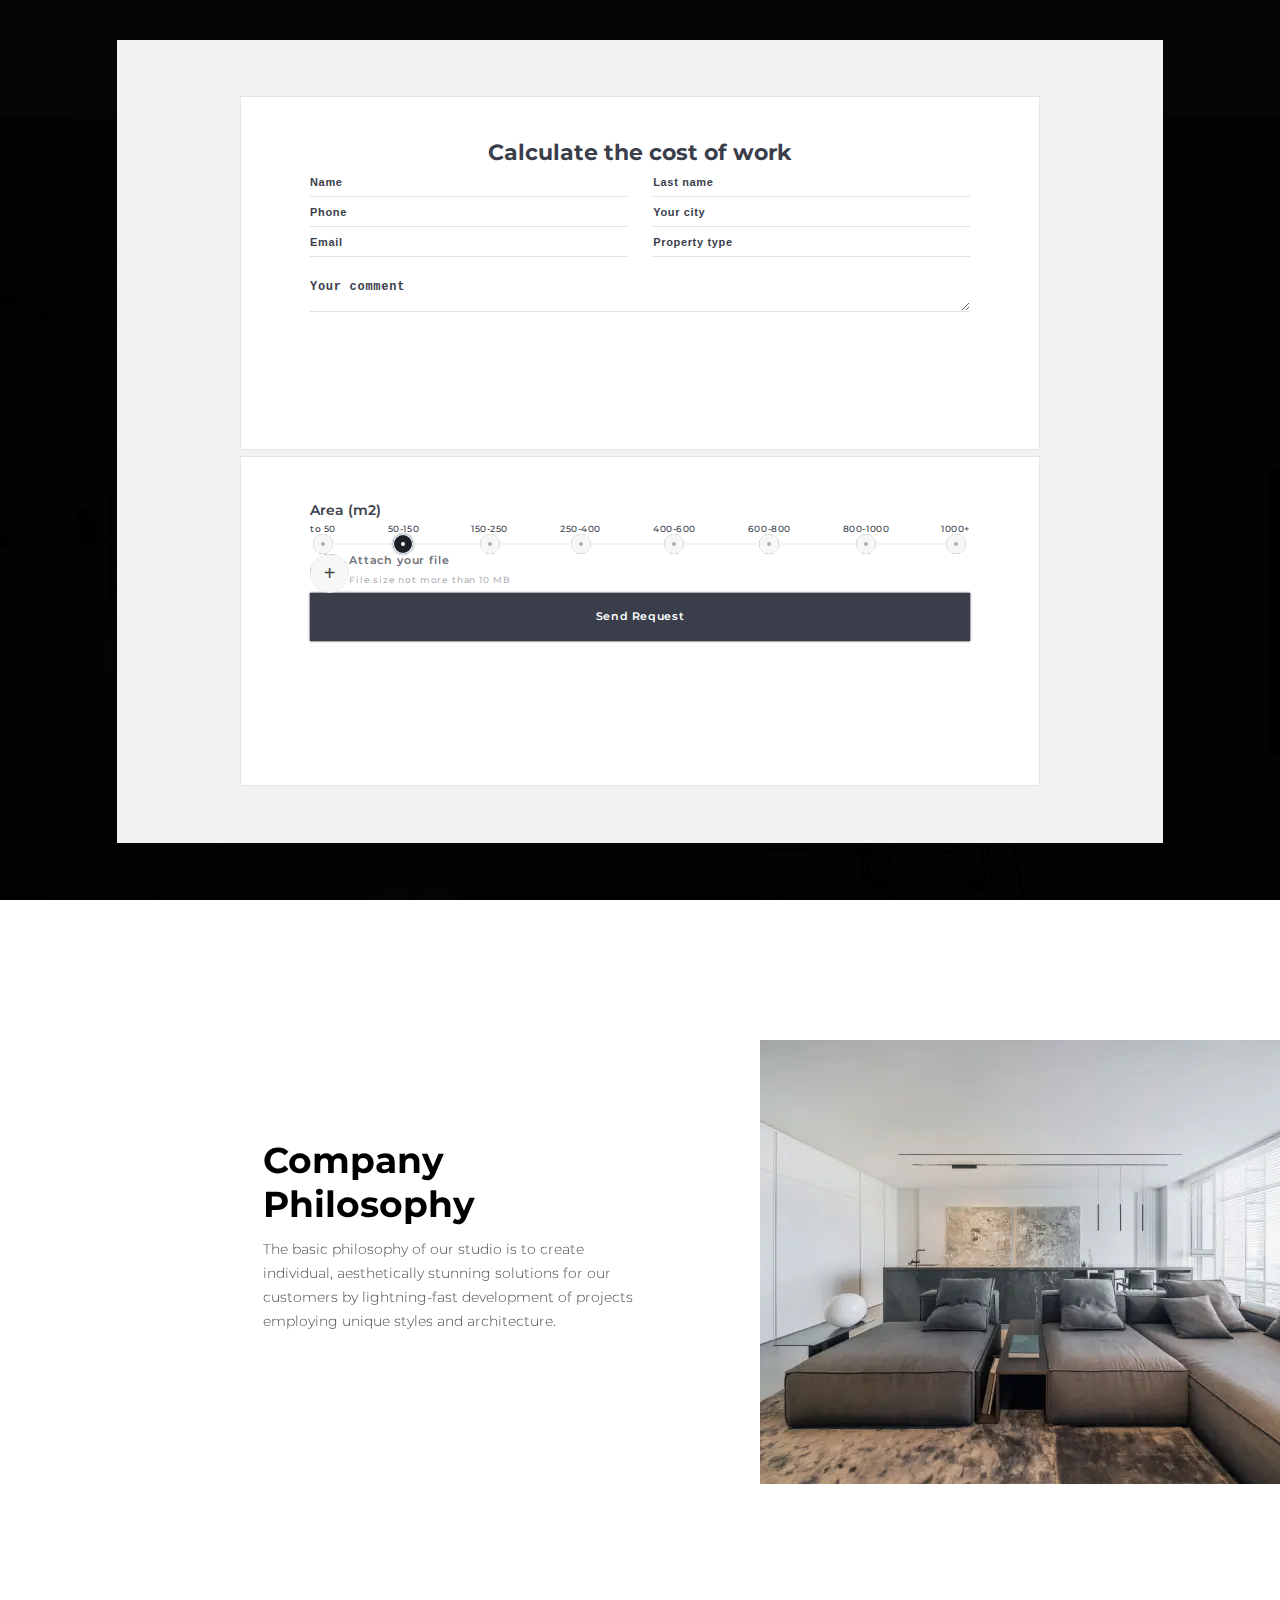
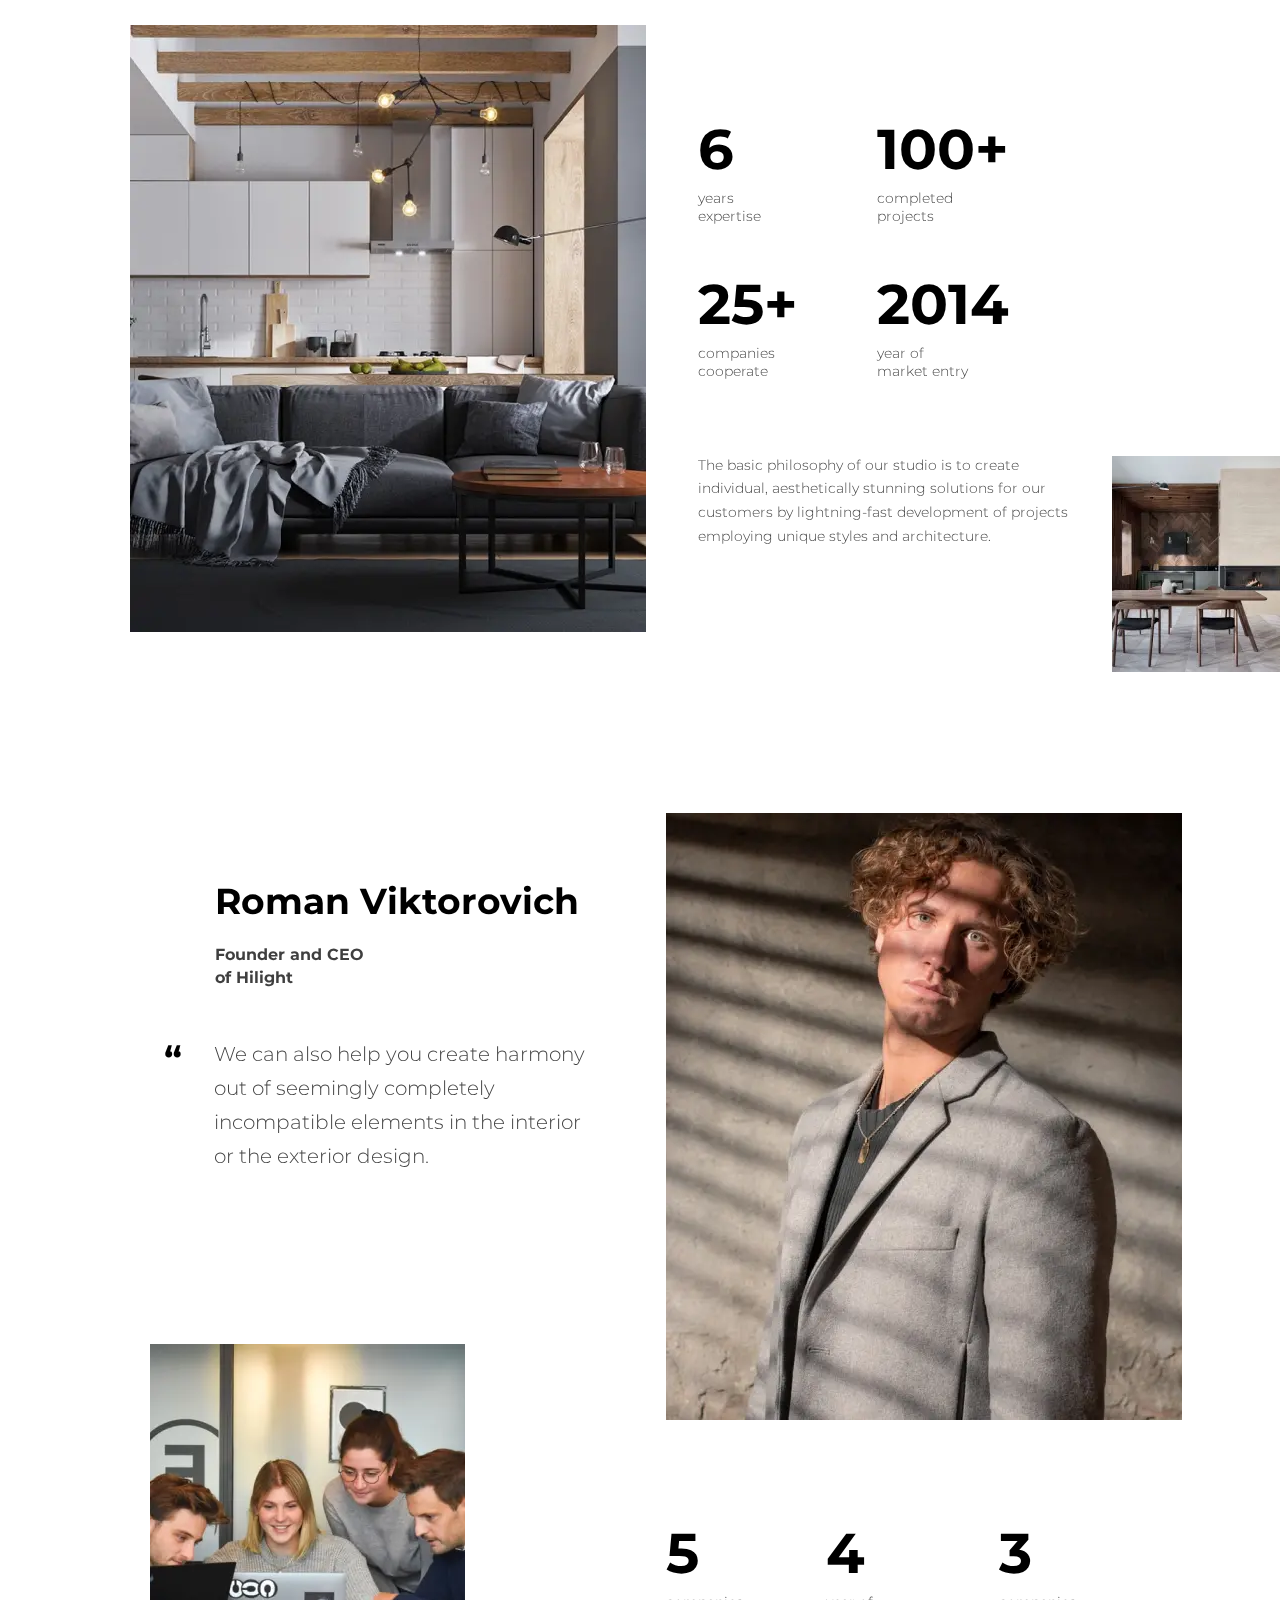
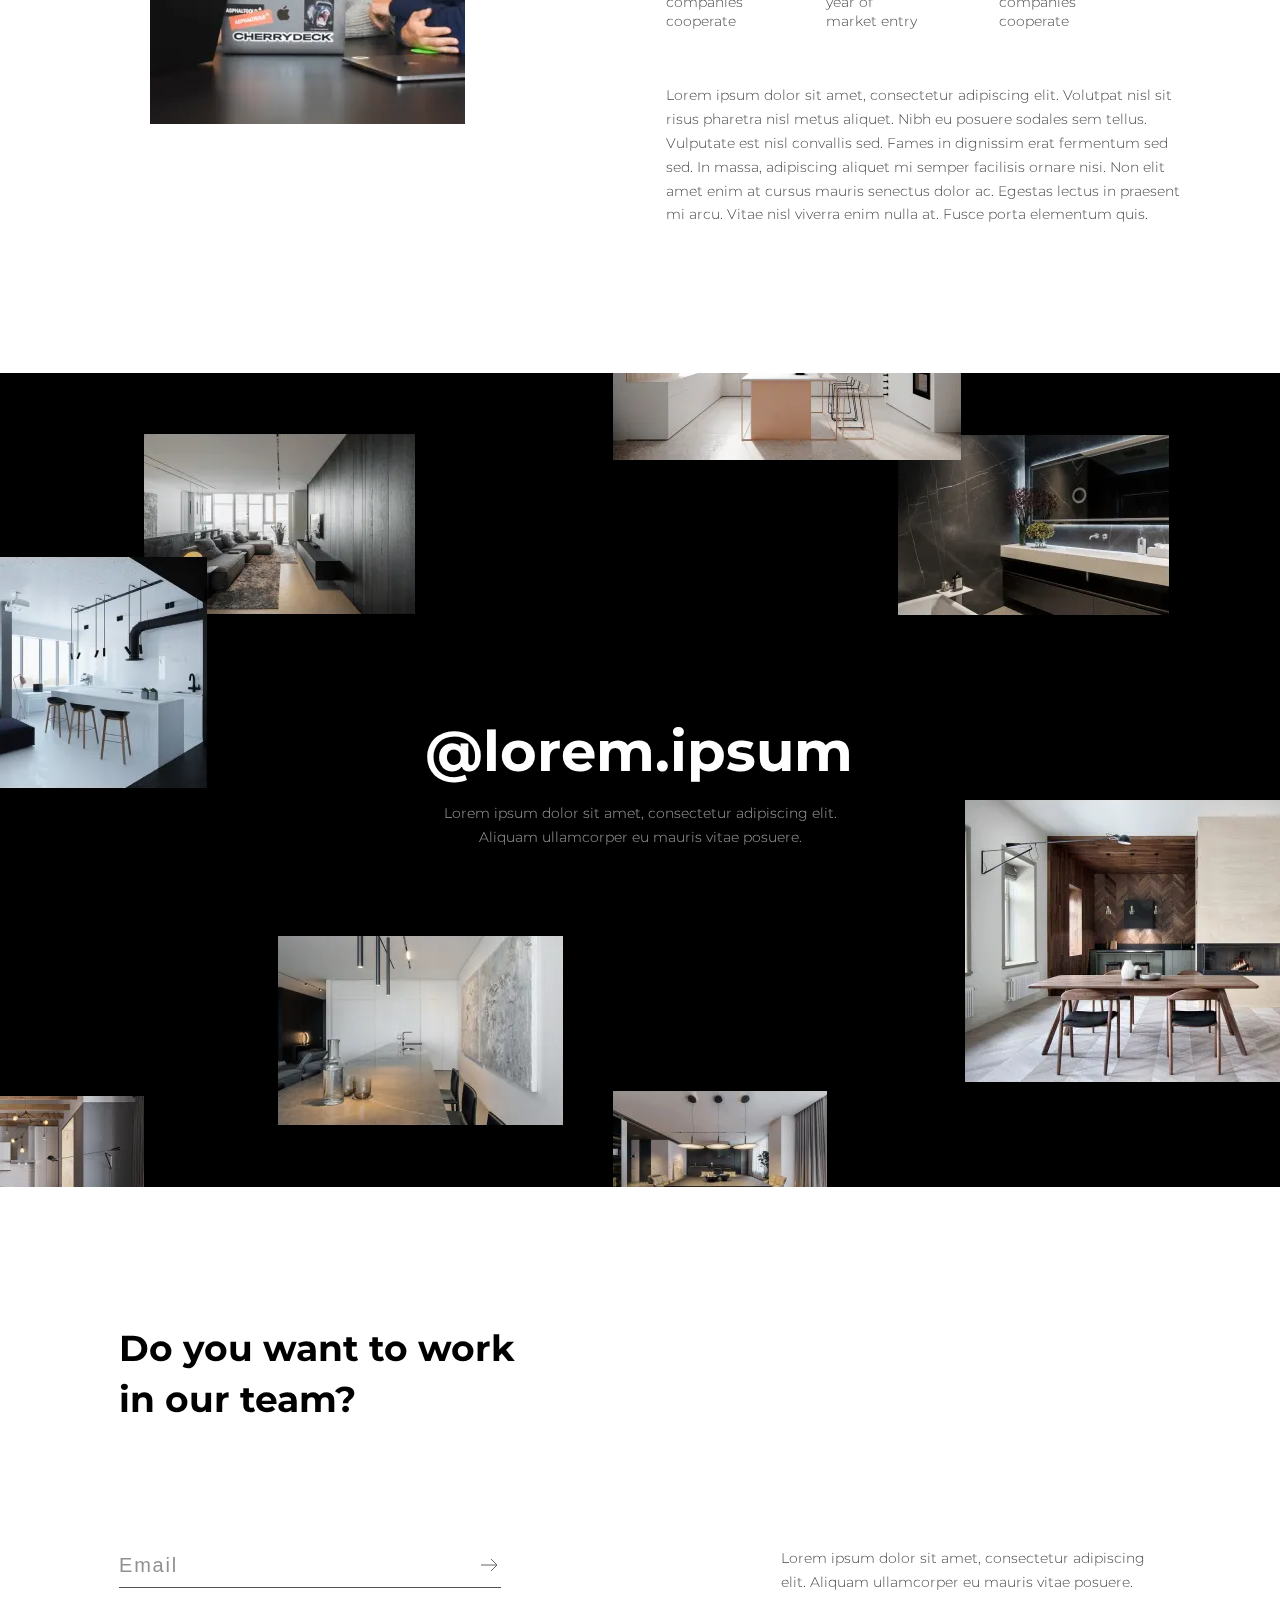
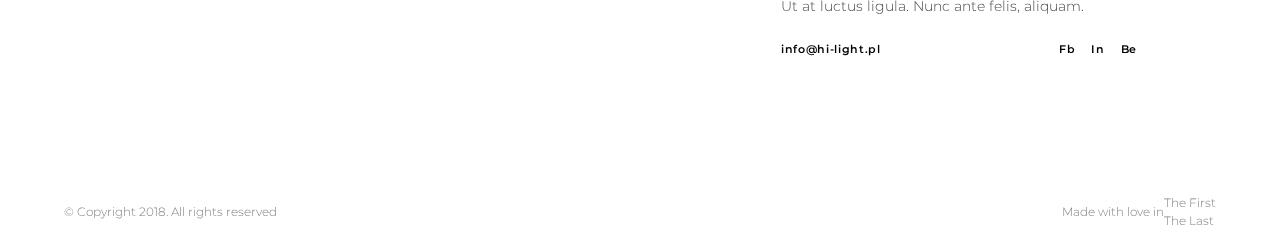
==== about.html @ 7e593edf "pop-up comment area" ====
<!DOCTYPE html><html><head>    <meta charset="UTF-8">    <meta name="viewport" content="width = device - width, initial-scale = 1.0">    <meta name="description"        content="We can also help you create harmony out of seemingly completely incompatible elements in the interior or the exterior design. Do you want to combine classics and abstract art? Modern and retro? Love everything associated with the 1940's? No problem!">    <link rel="stylesheet" type="text/css" href="css/style.min.css">    <link rel="stylesheet" type="text/css" href="css/about-page.min.css">    <title>Interior Studio</title></head><body>    <header class="header">    <div class="header__logo">        <span><a href="index.html">LOGO</a></span>    </div>    <button class="header__burger">        <span></span><span>Menu</span>    </button>    <div class="burger-menu">        <ul class="menu-burger">            <li class="menu-burger__item">                <a href="index.html">Home</a>            </li>            <li class="menu-burger__item">                <a href="projects.html">Projects</a>            </li>            <li class="menu-burger__item">                <a href="about.html">About us</a>            </li>            <li class="menu-burger__item">                <a href="news.html">Blog</a>            </li>            <li class="menu-burger__item">                <a href="contacts.html">Contacts</a>            </li>        </ul>        <div class="burger-menu__footer">            <span><span>Fb</span><span>In</span><span>Be</span></span>            <input type="checkbox" id="ct-list">            <label for="ct-list" class="city-list">                <picture><source srcset="img/svg/location.svg" type="image/webp"><img src="img/svg/location.svg" alt="loc"></picture>                <span class="city-list__enter">Berlin</span>                <picture><source srcset="img/svg/vector-bottom.svg" type="image/webp"><img class="city-list__arrow" src="img/svg/vector-bottom.svg" alt="vector"></picture>                <div class="city-list__items">                    <p>                        <input type="radio" name="city" checked="true" id="city-list__item_1" value="Berlin">                        <label for="city-list__item_1">Berlin</label>                    </p>                    <p>                        <input type="radio" name="city" id="city-list__item_2" value="London">                        <label for="city-list__item_2">London</label>                    </p>                    <p>                        <input type="radio" name="city" id="city-list__item_3" value="Kyiv">                        <label for="city-list__item_3">Kyiv</label>                    </p>                    <p>                        <input type="radio" name="city" id="city-list__item_4" value="Paris">                        <label for="city-list__item_4">Paris</label>                    </p>                </div>            </label>            <div class="bg-slider__footer_contacts"><a href="tel:+380983527547">+380935705222</a>                <span><a href="mail:info@hi-light.pl">info@hi-light.pl</a></span>            </div>        </div>    </div>    <div class="header__menu">        <ul class="menu">            <li class="menu__item">                <a href="projects.html" class="menu__link">Projects</a>            </li>            <li class="menu__item">                <a href="about.html" class="menu__link">About us</a>            </li>            <li class="menu__item">                <a href="news.html" class="menu__link">Blog</a>            </li>            <li class="menu__item">                <a href="contacts.html" class="menu__link">Contacts</a>            </li>        </ul>    </div>    <div class="header__end">        <button class="language">En</button>        <button class="button opacity-button">Send Request</button>    </div>    <div class="pop-up wrapper_">        <button class="pop-up__close"></button>        <div class="pop-up__container wrapper_">            <form class="pop-up__data" id="pop-up-form" action="" type="post">                <div class="pop-up__data_info">                    <h4>Calculate the cost of work</h4>                    <div>                        <input id="name" type="text" name="name" placeholder="Name" required="required">                        <input id="last-name" type="text" name="last-name" placeholder="Last name" required="required">                        <input id="phone" type="text" name="phone" placeholder="Phone" required="required">                        <input id="your-city" type="text" name="your-city" placeholder="Your city" required="required">                        <input id="email" type="text" name="email" placeholder="Email" required="required">                        <input type="checkbox" id="pop-up-list">                        <label for="pop-up-list" class="pop-up-list">                            <input class="pop-up-list__enter" id="list" name="list" placeholder="Property type"                                required="required">                            <picture><source srcset="img/svg/vector-bottom.svg" type="image/webp"><img class="pop-up-list__arrow" src="img/svg/vector-bottom.svg" alt="vector"></picture>                            <div class="pop-up-list__items">                                <p>                                    <input type="radio" name="property" id="pop-up__item_1" value="House">                                    <label for="pop-up__item_1">House</label>                                </p>                                <p>                                    <input type="radio" name="property" id="pop-up__item_2" value="Apartments">                                    <label for="pop-up__item_2">Apartments</label>                                </p>                                <p>                                    <input type="radio" name="property" id="pop-up__item_3" value="Commerce">                                    <label for="pop-up__item_3">Commerce</label>                                </p>                                <p>                                    <input type="radio" name="property" id="pop-up__item_4" value="Architecture">                                    <label for="pop-up__item_4">Architecture</label>                                </p>                            </div>                        </label>                        <textarea id="comment" type="text" name="comment" placeholder="Your comment"></textarea>                    </div>                </div>                <div class="pop-up__data_send">                    <label for="range">Area (m2)</label>                    <div id="range">                        <span><label for="aera1">to 50</label><input type="radio" name="area"                                id="aera1"><span></span></span>                        <span><label for="aera1">50-150</label><input type="radio" name="area" id="aera2"                                checked="true"><span></span></span>                        <span><label for="aera1">150-250</label><input type="radio" name="area"                                id="aera3"><span></span></span>                        <span><label for="aera1">250-400</label><input type="radio" name="area"                                id="aera4"><span></span></span>                        <span><label for="aera1">400-600</label><input type="radio" name="area"                                id="aera5"><span></span></span>                        <span><label for="aera1">600-800</label><input type="radio" name="area"                                id="aera6"><span></span></span>                        <span><label for="aera1">800-1000</label><input type="radio" name="area"                                id="aera7"><span></span></span>                        <span><label for="aera1">1000+</label><input type="radio" name="area"                                id="aera8"><span></span></span>                    </div>                    <span><input id="file" type="file" name="file">                        <div>                            <p>Attach your file</p>                            <span>File size not more than 10 MB</span>                        </div>                    </span>                    <button class="button button-dark" type="submit" name="submit" id="pop-up__button">Send                        Request</button>                </div>            </form>        </div>    </div></header>    <main class="main">        <section class="about-bg">            <div class="about-bg__title">                <h2>Company<br> Philosophy </h2>                <p>The basic philosophy of our studio is to create individual, aesthetically stunning solutions for our                    customers by lightning-fast development of projects employing unique styles and architecture.</p>            </div>            <div class="about-bg__image"></div>        </section>        <section class="wrapper-no-limits">            <div class="about-slider container-not-left">                <div class="about-slider__text">                    <h2>Company<br> Philosophy </h2>                    <p>The basic philosophy of our studio is to create individual, aesthetically stunning solutions for                        our                        customers by lightning-fast development of projects employing unique styles and architecture.                    </p>                </div>                <div class="about-slider__images swiper">                    <div class="swiper-wrapper">                        <div class="swiper-slide">                            <picture><source srcset="img/about/slide1.webp" type="image/webp"><img src="img/about/slide1.jpg" alt="design 1"></picture>                        </div>                        <div class="swiper-slide">                            <picture><source srcset="img/about/slide2.webp" type="image/webp"><img src="img/about/slide2.jpg" alt="design 2"></picture>                        </div>                    </div>                </div>            </div>        </section>        <section class="wrapper-no-limits">            <div class="about-stats container-not-left">                <picture><source srcset="img/about/1.webp" type="image/webp"><img src="img/about/1.jpg" alt="living room"></picture>                <div class="about-stats__data ab-stats">                    <div class="ab-stats__items">                        <div>                            <h1>6</h1>                            <p>years<br> expertise</p>                        </div>                        <div>                            <h1>100+</h1>                            <p>completed<br> projects</p>                        </div>                        <div>                            <h1>25+</h1>                            <p>companies<br> cooperate</p>                        </div>                        <div>                            <h1>2014</h1>                            <p>year of<br> market entry</p>                        </div>                    </div>                    <p>The basic philosophy of our studio is to create individual, aesthetically stunning solutions for                        our customers by lightning-fast development of projects employing unique styles and                        architecture. </p>                </div>                <div class="about-stats__sm-img">                    <picture><source srcset="img/about/2.webp" type="image/webp"><img src="img/about/2.jpg" alt="living room"></picture>                </div>            </div>        </section>        <section class="wrapper_">            <div class="founder container_">                <div class="founder__info">                    <h2>Roman Viktorovich</h2>                    <p class="founder__info_bold">Founder and CEO<br> of Hilight</p>                    <div class="founder__info_point">                        <h2>“</h2>                        <p>We can also help you create harmony out of seemingly completely incompatible elements in the                            interior or the exterior design.</p>                    </div>                    <picture><source srcset="img/about/4.webp" type="image/webp"><img src="img/about/4.jpg" alt="community"></picture>                </div>                <div class="founder__stats">                    <picture><source srcset="img/about/3.webp" type="image/webp"><img src="img/about/3.jpg" alt="Roman Victorovich"></picture>                    <div class="founder__stats_items">                        <div>                            <h1>5</h1>                            <p>companies<br> cooperate</p>                        </div>                        <div>                            <h1>4</h1>                            <p>year of<br> market entry</p>                        </div>                        <div>                            <h1>3</h1>                            <p>companies<br> cooperate</p>                        </div>                    </div>                    <p>Lorem ipsum dolor sit amet, consectetur adipiscing elit. Volutpat nisl sit risus pharetra nisl                        metus aliquet. Nibh eu posuere sodales sem tellus. Vulputate est nisl convallis sed. Fames in                        dignissim erat fermentum sed sed. In massa, adipiscing aliquet mi semper facilisis ornare nisi.                        Non elit amet enim at cursus mauris senectus dolor ac. Egestas lectus in praesent mi arcu. Vitae                        nisl viverra enim nulla at. Fusce porta elementum quis.</p>                </div>            </div>        </section>        <section style="background: #000;">            <div class="lorem">                <div class="c-lorem">    <div class="c-lorem__text">        <h1>@lorem.ipsum</h1>        <p>Lorem ipsum dolor sit amet, consectetur adipiscing elit.<br> Aliquam ullamcorper eu mauris vitae posuere.        </p>        <a href="#" class="icon-in-color"></a>    </div>    <div class="c-lorem__img">        <picture><source srcset="../img/lorem/1.webp" type="image/webp"><img src="../img/lorem/1.png" alt="design image 1"></picture>        <picture><source srcset="../img/lorem/2.webp" type="image/webp"><img src="../img/lorem/2.png" alt="design image 2"></picture>        <picture><source srcset="../img/lorem/7.webp" type="image/webp"><img src="../img/lorem/7.png" alt="design image 3"></picture>        <picture><source srcset="../img/lorem/8.webp" type="image/webp"><img src="../img/lorem/8.png" alt="design image 4"></picture>        <picture><source srcset="../img/lorem/3.webp" type="image/webp"><img src="../img/lorem/3.png" alt="design image 5"></picture>        <picture><source srcset="../img/lorem/4.webp" type="image/webp"><img src="../img/lorem/4.png" alt="design image 6"></picture>        <picture><source srcset="../img/lorem/5.webp" type="image/webp"><img src="../img/lorem/5.png" alt="design image 7"></picture>        <picture><source srcset="../img/lorem/6.webp" type="image/webp"><img src="../img/lorem/6.png" alt="design image 8"></picture>    </div></div>            </div>        </section>        <section class="wrapper_">            <div class="worker container-md">                <div class="worker-mail">                    <h2>Do you want to work<br> in our team?</h2>                    <div class="worker-mail_input">                        <input type="email" placeholder="Email" id="worker-email">                        <button><picture><source srcset="img/svg/vector-big.svg" type="image/webp"><img src="img/svg/vector-big.svg" alt="send"></picture></button>                    </div>                </div>                <div class="worker__info">                    <p>Lorem ipsum dolor sit amet, consectetur adipiscing elit. Aliquam ullamcorper eu mauris vitae                        posuere. Ut at luctus ligula. Nunc ante felis, aliquam.</p>                    <span>                        <a href="mail:info@hi-light.pl">info@hi-light.pl</a>                        <span><span>Fb</span><span>In</span><span>Be</span></span>                    </span>                </div>        </section>    </main>    <div style="color: #828282;">        <footer class="footer">    <span class="footer__left">© Copyright 2018. All rights reserved</span>    <div class="footer__right">        <span>Made with love in</span>        <div>            <span>The First</span><br>            <span>The Last</span>        </div>    </div>    <script defer src="script/script.js"></script>    <script src="https://cdn.jsdelivr.net/npm/swiper@8/swiper-bundle.min.js"></script>    <script src="https://code.jquery.com/jquery-3.6.3.min.js"></script></footer>    </div></body></html>
---- css/style.min.css ----
@font-face{font-family:swiper-icons;src:url('data:application/font-woff;charset=utf-8;base64, [base64]//wADZ2x5ZgAAAywAAADMAAAD2MHtryVoZWFkAAABbAAAADAAAAA2E2+eoWhoZWEAAAGcAAAAHwAAACQC9gDzaG10eAAAAigAAAAZAAAArgJkABFsb2NhAAAC0AAAAFoAAABaFQAUGG1heHAAAAG8AAAAHwAAACAAcABAbmFtZQAAA/gAAAE5AAACXvFdBwlwb3N0AAAFNAAAAGIAAACE5s74hXjaY2BkYGAAYpf5Hu/j+W2+MnAzMYDAzaX6QjD6/4//Bxj5GA8AuRwMYGkAPywL13jaY2BkYGA88P8Agx4j+/8fQDYfA1AEBWgDAIB2BOoAeNpjYGRgYNBh4GdgYgABEMnIABJzYNADCQAACWgAsQB42mNgYfzCOIGBlYGB0YcxjYGBwR1Kf2WQZGhhYGBiYGVmgAFGBiQQkOaawtDAoMBQxXjg/wEGPcYDDA4wNUA2CCgwsAAAO4EL6gAAeNpj2M0gyAACqxgGNWBkZ2D4/wMA+xkDdgAAAHjaY2BgYGaAYBkGRgYQiAHyGMF8FgYHIM3DwMHABGQrMOgyWDLEM1T9/w8UBfEMgLzE////P/5//f/V/xv+r4eaAAeMbAxwIUYmIMHEgKYAYjUcsDAwsLKxc3BycfPw8jEQA/[base64]/uznmfPFBNODM2K7MTQ45YEAZqGP81AmGGcF3iPqOop0r1SPTaTbVkfUe4HXj97wYE+yNwWYxwWu4v1ugWHgo3S1XdZEVqWM7ET0cfnLGxWfkgR42o2PvWrDMBSFj/IHLaF0zKjRgdiVMwScNRAoWUoH78Y2icB/yIY09An6AH2Bdu/UB+yxopYshQiEvnvu0dURgDt8QeC8PDw7Fpji3fEA4z/PEJ6YOB5hKh4dj3EvXhxPqH/SKUY3rJ7srZ4FZnh1PMAtPhwP6fl2PMJMPDgeQ4rY8YT6Gzao0eAEA409DuggmTnFnOcSCiEiLMgxCiTI6Cq5DZUd3Qmp10vO0LaLTd2cjN4fOumlc7lUYbSQcZFkutRG7g6JKZKy0RmdLY680CDnEJ+UMkpFFe1RN7nxdVpXrC4aTtnaurOnYercZg2YVmLN/d/gczfEimrE/fs/bOuq29Zmn8tloORaXgZgGa78yO9/cnXm2BpaGvq25Dv9S4E9+5SIc9PqupJKhYFSSl47+Qcr1mYNAAAAeNptw0cKwkAAAMDZJA8Q7OUJvkLsPfZ6zFVERPy8qHh2YER+3i/BP83vIBLLySsoKimrqKqpa2hp6+jq6RsYGhmbmJqZSy0sraxtbO3sHRydnEMU4uR6yx7JJXveP7WrDycAAAAAAAH//wACeNpjYGRgYOABYhkgZgJCZgZNBkYGLQZtIJsFLMYAAAw3ALgAeNolizEKgDAQBCchRbC2sFER0YD6qVQiBCv/H9ezGI6Z5XBAw8CBK/m5iQQVauVbXLnOrMZv2oLdKFa8Pjuru2hJzGabmOSLzNMzvutpB3N42mNgZGBg4GKQYzBhYMxJLMlj4GBgAYow/P/PAJJhLM6sSoWKfWCAAwDAjgbRAAB42mNgYGBkAIIbCZo5IPrmUn0hGA0AO8EFTQAA');font-weight:400;font-style:normal}:root{--swiper-theme-color:#007aff}.swiper{margin-left:auto;margin-right:auto;position:relative;overflow:hidden;list-style:none;padding:0;z-index:1}.swiper-vertical>.swiper-wrapper{flex-direction:column}.swiper-wrapper{position:relative;width:100%;height:100%;z-index:1;display:flex;transition-property:transform;box-sizing:content-box}.swiper-android .swiper-slide,.swiper-wrapper{transform:translate3d(0,0,0)}.swiper-pointer-events{touch-action:pan-y}.swiper-pointer-events.swiper-vertical{touch-action:pan-x}.swiper-slide{flex-shrink:0;width:100%;height:100%;position:relative;transition-property:transform}.swiper-slide-invisible-blank{visibility:hidden}.swiper-autoheight,.swiper-autoheight .swiper-slide{height:auto}.swiper-autoheight .swiper-wrapper{align-items:flex-start;transition-property:transform,height}.swiper-backface-hidden .swiper-slide{transform:translateZ(0);-webkit-backface-visibility:hidden;backface-visibility:hidden}.swiper-3d,.swiper-3d.swiper-css-mode .swiper-wrapper{perspective:1200px}.swiper-3d .swiper-cube-shadow,.swiper-3d .swiper-slide,.swiper-3d .swiper-slide-shadow,.swiper-3d .swiper-slide-shadow-bottom,.swiper-3d .swiper-slide-shadow-left,.swiper-3d .swiper-slide-shadow-right,.swiper-3d .swiper-slide-shadow-top,.swiper-3d .swiper-wrapper{transform-style:preserve-3d}.swiper-3d .swiper-slide-shadow,.swiper-3d .swiper-slide-shadow-bottom,.swiper-3d .swiper-slide-shadow-left,.swiper-3d .swiper-slide-shadow-right,.swiper-3d .swiper-slide-shadow-top{position:absolute;left:0;top:0;width:100%;height:100%;pointer-events:none;z-index:10}.swiper-3d .swiper-slide-shadow{background:rgba(0,0,0,.15)}.swiper-3d .swiper-slide-shadow-left{background-image:linear-gradient(to left,rgba(0,0,0,.5),rgba(0,0,0,0))}.swiper-3d .swiper-slide-shadow-right{background-image:linear-gradient(to right,rgba(0,0,0,.5),rgba(0,0,0,0))}.swiper-3d .swiper-slide-shadow-top{background-image:linear-gradient(to top,rgba(0,0,0,.5),rgba(0,0,0,0))}.swiper-3d .swiper-slide-shadow-bottom{background-image:linear-gradient(to bottom,rgba(0,0,0,.5),rgba(0,0,0,0))}.swiper-css-mode>.swiper-wrapper{overflow:auto;scrollbar-width:none;-ms-overflow-style:none}.swiper-css-mode>.swiper-wrapper::-webkit-scrollbar{display:none}.swiper-css-mode>.swiper-wrapper>.swiper-slide{scroll-snap-align:start start}.swiper-horizontal.swiper-css-mode>.swiper-wrapper{scroll-snap-type:x mandatory}.swiper-vertical.swiper-css-mode>.swiper-wrapper{scroll-snap-type:y mandatory}.swiper-centered>.swiper-wrapper::before{content:'';flex-shrink:0;order:9999}.swiper-centered.swiper-horizontal>.swiper-wrapper>.swiper-slide:first-child{margin-inline-start:var(--swiper-centered-offset-before)}.swiper-centered.swiper-horizontal>.swiper-wrapper::before{height:100%;min-height:1px;width:var(--swiper-centered-offset-after)}.swiper-centered.swiper-vertical>.swiper-wrapper>.swiper-slide:first-child{margin-block-start:var(--swiper-centered-offset-before)}.swiper-centered.swiper-vertical>.swiper-wrapper::before{width:100%;min-width:1px;height:var(--swiper-centered-offset-after)}.swiper-centered>.swiper-wrapper>.swiper-slide{scroll-snap-align:center center}.swiper-virtual .swiper-slide{-webkit-backface-visibility:hidden;transform:translateZ(0)}.swiper-virtual.swiper-css-mode .swiper-wrapper::after{content:'';position:absolute;left:0;top:0;pointer-events:none}.swiper-virtual.swiper-css-mode.swiper-horizontal .swiper-wrapper::after{height:1px;width:var(--swiper-virtual-size)}.swiper-virtual.swiper-css-mode.swiper-vertical .swiper-wrapper::after{width:1px;height:var(--swiper-virtual-size)}:root{--swiper-navigation-size:44px}.swiper-button-next,.swiper-button-prev{position:absolute;top:50%;width:calc(var(--swiper-navigation-size)/ 44 * 27);height:var(--swiper-navigation-size);margin-top:calc(0px - (var(--swiper-navigation-size)/ 2));z-index:10;cursor:pointer;display:flex;align-items:center;justify-content:center;color:var(--swiper-navigation-color,var(--swiper-theme-color))}.swiper-button-next.swiper-button-disabled,.swiper-button-prev.swiper-button-disabled{opacity:.35;cursor:auto;pointer-events:none}.swiper-button-next.swiper-button-hidden,.swiper-button-prev.swiper-button-hidden{opacity:0;cursor:auto;pointer-events:none}.swiper-navigation-disabled .swiper-button-next,.swiper-navigation-disabled .swiper-button-prev{display:none!important}.swiper-button-next:after,.swiper-button-prev:after{font-family:swiper-icons;font-size:var(--swiper-navigation-size);text-transform:none!important;letter-spacing:0;font-variant:initial;line-height:1}.swiper-button-prev,.swiper-rtl .swiper-button-next{left:10px;right:auto}.swiper-button-prev:after,.swiper-rtl .swiper-button-next:after{content:'prev'}.swiper-button-next,.swiper-rtl .swiper-button-prev{right:10px;left:auto}.swiper-button-next:after,.swiper-rtl .swiper-button-prev:after{content:'next'}.swiper-button-lock{display:none}.swiper-pagination{position:absolute;text-align:center;transition:.3s opacity;transform:translate3d(0,0,0);z-index:10}.swiper-pagination.swiper-pagination-hidden{opacity:0}.swiper-pagination-disabled>.swiper-pagination,.swiper-pagination.swiper-pagination-disabled{display:none!important}.swiper-horizontal>.swiper-pagination-bullets,.swiper-pagination-bullets.swiper-pagination-horizontal,.swiper-pagination-custom,.swiper-pagination-fraction{bottom:10px;left:0;width:100%}.swiper-pagination-bullets-dynamic{overflow:hidden;font-size:0}.swiper-pagination-bullets-dynamic .swiper-pagination-bullet{transform:scale(.33);position:relative}.swiper-pagination-bullets-dynamic .swiper-pagination-bullet-active{transform:scale(1)}.swiper-pagination-bullets-dynamic .swiper-pagination-bullet-active-main{transform:scale(1)}.swiper-pagination-bullets-dynamic .swiper-pagination-bullet-active-prev{transform:scale(.66)}.swiper-pagination-bullets-dynamic .swiper-pagination-bullet-active-prev-prev{transform:scale(.33)}.swiper-pagination-bullets-dynamic .swiper-pagination-bullet-active-next{transform:scale(.66)}.swiper-pagination-bullets-dynamic .swiper-pagination-bullet-active-next-next{transform:scale(.33)}.swiper-pagination-bullet{width:var(--swiper-pagination-bullet-width,var(--swiper-pagination-bullet-size,8px));height:var(--swiper-pagination-bullet-height,var(--swiper-pagination-bullet-size,8px));display:inline-block;border-radius:50%;background:var(--swiper-pagination-bullet-inactive-color,#000);opacity:var(--swiper-pagination-bullet-inactive-opacity,.2)}button.swiper-pagination-bullet{border:none;margin:0;padding:0;box-shadow:none;-webkit-appearance:none;appearance:none}.swiper-pagination-clickable .swiper-pagination-bullet{cursor:pointer}.swiper-pagination-bullet:only-child{display:none!important}.swiper-pagination-bullet-active{opacity:var(--swiper-pagination-bullet-opacity,1);background:var(--swiper-pagination-color,var(--swiper-theme-color))}.swiper-pagination-vertical.swiper-pagination-bullets,.swiper-vertical>.swiper-pagination-bullets{right:10px;top:50%;transform:translate3d(0,-50%,0)}.swiper-pagination-vertical.swiper-pagination-bullets .swiper-pagination-bullet,.swiper-vertical>.swiper-pagination-bullets .swiper-pagination-bullet{margin:var(--swiper-pagination-bullet-vertical-gap,6px) 0;display:block}.swiper-pagination-vertical.swiper-pagination-bullets.swiper-pagination-bullets-dynamic,.swiper-vertical>.swiper-pagination-bullets.swiper-pagination-bullets-dynamic{top:50%;transform:translateY(-50%);width:8px}.swiper-pagination-vertical.swiper-pagination-bullets.swiper-pagination-bullets-dynamic .swiper-pagination-bullet,.swiper-vertical>.swiper-pagination-bullets.swiper-pagination-bullets-dynamic .swiper-pagination-bullet{display:inline-block;transition:.2s transform,.2s top}.swiper-horizontal>.swiper-pagination-bullets .swiper-pagination-bullet,.swiper-pagination-horizontal.swiper-pagination-bullets .swiper-pagination-bullet{margin:0 var(--swiper-pagination-bullet-horizontal-gap,4px)}.swiper-horizontal>.swiper-pagination-bullets.swiper-pagination-bullets-dynamic,.swiper-pagination-horizontal.swiper-pagination-bullets.swiper-pagination-bullets-dynamic{left:50%;transform:translateX(-50%);white-space:nowrap}.swiper-horizontal>.swiper-pagination-bullets.swiper-pagination-bullets-dynamic .swiper-pagination-bullet,.swiper-pagination-horizontal.swiper-pagination-bullets.swiper-pagination-bullets-dynamic .swiper-pagination-bullet{transition:.2s transform,.2s left}.swiper-horizontal.swiper-rtl>.swiper-pagination-bullets-dynamic .swiper-pagination-bullet{transition:.2s transform,.2s right}.swiper-pagination-progressbar{background:rgba(0,0,0,.25);position:absolute}.swiper-pagination-progressbar .swiper-pagination-progressbar-fill{background:var(--swiper-pagination-color,var(--swiper-theme-color));position:absolute;left:0;top:0;width:100%;height:100%;transform:scale(0);transform-origin:left top}.swiper-rtl .swiper-pagination-progressbar .swiper-pagination-progressbar-fill{transform-origin:right top}.swiper-horizontal>.swiper-pagination-progressbar,.swiper-pagination-progressbar.swiper-pagination-horizontal,.swiper-pagination-progressbar.swiper-pagination-vertical.swiper-pagination-progressbar-opposite,.swiper-vertical>.swiper-pagination-progressbar.swiper-pagination-progressbar-opposite{width:100%;height:4px;left:0;top:0}.swiper-horizontal>.swiper-pagination-progressbar.swiper-pagination-progressbar-opposite,.swiper-pagination-progressbar.swiper-pagination-horizontal.swiper-pagination-progressbar-opposite,.swiper-pagination-progressbar.swiper-pagination-vertical,.swiper-vertical>.swiper-pagination-progressbar{width:4px;height:100%;left:0;top:0}.swiper-pagination-lock{display:none}.swiper-scrollbar{border-radius:10px;position:relative;-ms-touch-action:none;background:rgba(0,0,0,.1)}.swiper-scrollbar-disabled>.swiper-scrollbar,.swiper-scrollbar.swiper-scrollbar-disabled{display:none!important}.swiper-horizontal>.swiper-scrollbar,.swiper-scrollbar.swiper-scrollbar-horizontal{position:absolute;left:1%;bottom:3px;z-index:50;height:5px;width:98%}.swiper-scrollbar.swiper-scrollbar-vertical,.swiper-vertical>.swiper-scrollbar{position:absolute;right:3px;top:1%;z-index:50;width:5px;height:98%}.swiper-scrollbar-drag{height:100%;width:100%;position:relative;background:rgba(0,0,0,.5);border-radius:10px;left:0;top:0}.swiper-scrollbar-cursor-drag{cursor:move}.swiper-scrollbar-lock{display:none}.swiper-zoom-container{width:100%;height:100%;display:flex;justify-content:center;align-items:center;text-align:center}.swiper-zoom-container>canvas,.swiper-zoom-container>img,.swiper-zoom-container>svg{max-width:100%;max-height:100%;object-fit:contain}.swiper-slide-zoomed{cursor:move}.swiper-lazy-preloader{width:42px;height:42px;position:absolute;left:50%;top:50%;margin-left:-21px;margin-top:-21px;z-index:10;transform-origin:50%;box-sizing:border-box;border:4px solid var(--swiper-preloader-color,var(--swiper-theme-color));border-radius:50%;border-top-color:transparent}.swiper-watch-progress .swiper-slide-visible .swiper-lazy-preloader,.swiper:not(.swiper-watch-progress) .swiper-lazy-preloader{animation:swiper-preloader-spin 1s infinite linear}.swiper-lazy-preloader-white{--swiper-preloader-color:#fff}.swiper-lazy-preloader-black{--swiper-preloader-color:#000}@keyframes swiper-preloader-spin{0%{transform:rotate(0)}100%{transform:rotate(360deg)}}.swiper .swiper-notification{position:absolute;left:0;top:0;pointer-events:none;opacity:0;z-index:-1000}.swiper-free-mode>.swiper-wrapper{transition-timing-function:ease-out;margin:0 auto}.swiper-grid>.swiper-wrapper{flex-wrap:wrap}.swiper-grid-column>.swiper-wrapper{flex-wrap:wrap;flex-direction:column}.swiper-fade.swiper-free-mode .swiper-slide{transition-timing-function:ease-out}.swiper-fade .swiper-slide{pointer-events:none;transition-property:opacity}.swiper-fade .swiper-slide .swiper-slide{pointer-events:none}.swiper-fade .swiper-slide-active,.swiper-fade .swiper-slide-active .swiper-slide-active{pointer-events:auto}.swiper-cube{overflow:visible}.swiper-cube .swiper-slide{pointer-events:none;-webkit-backface-visibility:hidden;backface-visibility:hidden;z-index:1;visibility:hidden;transform-origin:0 0;width:100%;height:100%}.swiper-cube .swiper-slide .swiper-slide{pointer-events:none}.swiper-cube.swiper-rtl .swiper-slide{transform-origin:100% 0}.swiper-cube .swiper-slide-active,.swiper-cube .swiper-slide-active .swiper-slide-active{pointer-events:auto}.swiper-cube .swiper-slide-active,.swiper-cube .swiper-slide-next,.swiper-cube .swiper-slide-next+.swiper-slide,.swiper-cube .swiper-slide-prev{pointer-events:auto;visibility:visible}.swiper-cube .swiper-slide-shadow-bottom,.swiper-cube .swiper-slide-shadow-left,.swiper-cube .swiper-slide-shadow-right,.swiper-cube .swiper-slide-shadow-top{z-index:0;-webkit-backface-visibility:hidden;backface-visibility:hidden}.swiper-cube .swiper-cube-shadow{position:absolute;left:0;bottom:0;width:100%;height:100%;opacity:.6;z-index:0}.swiper-cube .swiper-cube-shadow:before{content:'';background:#000;position:absolute;left:0;top:0;bottom:0;right:0;filter:blur(50px)}.swiper-flip{overflow:visible}.swiper-flip .swiper-slide{pointer-events:none;-webkit-backface-visibility:hidden;backface-visibility:hidden;z-index:1}.swiper-flip .swiper-slide .swiper-slide{pointer-events:none}.swiper-flip .swiper-slide-active,.swiper-flip .swiper-slide-active .swiper-slide-active{pointer-events:auto}.swiper-flip .swiper-slide-shadow-bottom,.swiper-flip .swiper-slide-shadow-left,.swiper-flip .swiper-slide-shadow-right,.swiper-flip .swiper-slide-shadow-top{z-index:0;-webkit-backface-visibility:hidden;backface-visibility:hidden}.swiper-creative .swiper-slide{-webkit-backface-visibility:hidden;backface-visibility:hidden;overflow:hidden;transition-property:transform,opacity,height}.swiper-cards{overflow:visible}.swiper-cards .swiper-slide{transform-origin:center bottom;-webkit-backface-visibility:hidden;backface-visibility:hidden;overflow:hidden}.header{position:fixed;top:0;left:0;width:100vw;display:flex;align-items:center;min-height:96px;padding:0 4.45% 0 4.3%;font-weight:600;color:#b3b3b3;transition:all .3s ease 0s;z-index:999}.header>*{z-index:1}.header__menu{margin-left:10.9%;order:2}.header__logo{letter-spacing:4px;order:1}.header__burger{order:3}.header__end{display:flex;margin-left:auto;order:4}.header__end *{mix-blend-mode:difference;color:#999}.header__end>:not(:first-child){margin-left:83px}.header.menu-opened,.header.pop-up-opened{mix-blend-mode:normal;padding-top:15px}.header.menu-opened .header__burger,.header.pop-up-opened .header__burger{margin-top:10px}.menu{display:flex;font-size:11px;line-height:13px;letter-spacing:.06em}.burger-menu{position:fixed;top:-105vh;left:0;width:100vw;height:100vh;overflow:hidden;border-radius:0 0 30vw 30vw;background:#080808;opacity:.98;z-index:0;transition:all .5s ease 0s,border-radius .3s ease .15s;display:flex;align-items:center;padding-left:20.6%}.burger-menu__footer{display:flex;align-items:center;position:absolute;bottom:40px;left:56px;z-index:100;color:#fff;font-size:11px}.burger-menu__footer>span :not(:last-child){margin-right:17px}.burger-menu__footer>span{margin-right:80px}.burger-menu__footer>label{margin-right:40px}.burger-menu__footer>a{letter-spacing:.06em;margin-right:32px}.burger-menu__footer input{position:absolute;opacity:0!important}.burger-menu.menu-opened{visibility:visible!important;top:0!important;border-radius:0}.menu-burger{margin-bottom:14px}.menu-burger>:not(:last-child){margin-bottom:4.4vh}.menu-burger__item{transition:all .3s ease 0s;font-weight:700;font-size:32px;line-height:39px;color:#fff;opacity:.5}.menu-burger__item:hover{opacity:1;padding-left:30px}.opacity-button{border:1px solid #fff;box-shadow:none}.pop-up{position:fixed;top:0;left:0;width:100vw;height:100vh;display:flex;background:rgba(0,0,0,.98);z-index:2}.pop-up__container{display:flex;max-width:1046px;min-height:803px;width:100%;height:803px;align-self:center;margin:0 auto 18px;align-items:center;justify-content:center;background:#f2f2f2}.pop-up__data{color:#3a3e4b!important}.pop-up__data>*{display:flex;flex-direction:column;max-width:800px;width:100%;min-height:330px;padding:42px 69px;background:#fff;border:1px solid rgba(0,0,0,.1)}.pop-up__data>:not(:last-child){margin-bottom:6px;min-height:354px}.pop-up__data_info h4{text-align:center}.pop-up__data_info>div{display:inherit;flex-wrap:wrap;justify-content:space-between}.pop-up__data_info textarea{width:100%;max-height:120px;white-space:wrap;background:0 0;border-bottom:1px solid rgba(214,214,214,.7)}.pop-up__data_info textarea::placeholder{color:#3a3e4b;font-weight:600;font-size:12px;line-height:13px;letter-spacing:.06em}.pop-up__data_info input{width:48%;font-weight:600;font-size:11px;line-height:13px;letter-spacing:.06em;height:30px;background:0 0;border-bottom:1px solid rgba(214,214,214,.7)}.pop-up__data_info input::placeholder{color:#3a3e4b}.pop-up__data_send input#file{position:relative;width:39px;height:39px;cursor:pointer;border-radius:50%}.pop-up__data_send input#file::after{content:"+";display:flex;align-items:center;justify-content:center;color:#434343;font-size:20px;position:absolute;top:0;left:0;width:100%;height:100%;background:#f7f7f6;border-radius:inherit;border:1px dashed rgba(58,62,75,.08);z-index:2}.pop-up__data_send #range{position:relative;display:flex;width:100%;justify-content:space-between}.pop-up__data_send #range span{position:relative;display:flex;flex-direction:column;align-items:center}.pop-up__data_send #range input{position:relative;width:20px;height:20px}.pop-up__data_send #range input+span{position:absolute;align-self:center;bottom:0;width:20px;height:20px;border-radius:50%;z-index:1;background:#f7f7f6}.pop-up__data_send #range input:checked+span{box-shadow:0 0 3px rgba(0,0,0,.5);background:#fff}.pop-up__data_send #range input::after{content:"";position:absolute;top:1px;left:1px;width:18px;height:18px;border-radius:50%;background:#afb0b2;border:7px solid #f7f7f6;z-index:2;transition:border .5s ease 0s}.pop-up__data_send #range input:checked::after{content:"";position:absolute;top:1px;left:1px;width:18px;height:18px;border-radius:50%;background:#fff;border:7px solid #1d1f26;z-index:3}.pop-up__data_send #range label{font-weight:500;font-size:9px;line-height:11px;letter-spacing:.06em;z-index:5}.pop-up__data_send #range::after{content:"";position:absolute;bottom:9px;left:0;margin-left:2%;width:96%;height:2px;background:rgba(214,214,214,.3);z-index:1}.pop-up__data_send>span{display:flex;letter-spacing:.06em}.pop-up__data_send>span p{font-weight:600;font-size:11px;line-height:13px;color:#3a3e4b}.pop-up__data_send>span span{font-weight:500;font-size:9px;line-height:11px;color:rgba(58,62,75,.45)}#pop-up-list{position:absolute;opacity:0;top:-100vh}.pop-up-list{position:relative;width:48%}.pop-up-list input{width:100%}.pop-up-list__items{position:absolute;visibility:hidden;opacity:0}.footer{position:absolute;bottom:0;width:100%;min-height:80px;padding:0 64px;z-index:100;font-size:12px;line-height:18px;display:flex;justify-content:space-between;align-items:center}.footer__right{display:flex;align-items:center}.c-request{position:relative;display:flex;width:100%;min-height:470px}.c-request__info{position:relative;display:flex;justify-content:space-between;width:100%;height:368px;margin-top:65px}.c-request__info div{z-index:1}.c-lorem{position:relative;display:flex;width:100%;height:100%;justify-content:center;align-items:center}.c-lorem .mobile-lorem{display:none}.c-lorem__text{z-index:20;mix-blend-mode:difference;color:#fff}.c-lorem__text h1{color:inherit;margin:5px 0 15px -2px}.c-lorem__text p{font-size:14px;line-height:24px;text-align:center;opacity:.6}.c-lorem__img{position:absolute;width:100%;height:100%;overflow:hidden}.c-lorem__img>img,.c-lorem__img>picture{position:absolute}.c-contacts{min-height:670px;display:flex;justify-content:space-between;padding:118px 0 158px}.c-contacts__right{display:flex;flex-direction:column;margin-right:1px;align-self:center;letter-spacing:.06em;font-size:11px}.c-contacts__right a{margin-bottom:13px}.c-contacts__right span>:not(:last-child){margin-right:17px}.c-contacts__right-mobile{display:flex;flex-direction:column;margin-right:1px;align-self:center;letter-spacing:.06em;font-size:11px}.c-contacts__right-mobile a{margin-bottom:5px}.c-contacts__right-mobile span>:not(:last-child){margin-right:17px}.c-contacts{max-width:1052px!important}.contact-data>:not(:last-child){margin-bottom:64px}.contact-data>:first-child>h2{margin-bottom:12px}.contact-data>p{opacity:.6}.contact-data__city{display:flex}.contact-data__city>:not(:last-child){margin-right:111px}.contact-data__city h5{margin-bottom:15px}.contact-data__city p{font-size:11px;letter-spacing:.06em;line-height:21px}@font-face{font-family:ProximaNova;src:local("ProximaNova-Bold"),url(../fonts/ProximaNova-Bold.woff) format("truetype");font-weight:700;font-style:normal}@font-face{font-family:Montserrat;src:url(../fonts/Montserrat-VariableFont_wght.ttf) format("truetype");font-weight:700}@font-face{font-family:Montserrat;src:url(../fonts/Montserrat-VariableFont_wght.ttf) format("truetype");font-weight:600}@font-face{font-family:Montserrat;src:url(../fonts/Montserrat-VariableFont_wght.ttf) format("truetype");font-weight:500}@font-face{font-family:Montserrat;src:url(../fonts/Montserrat-VariableFont_wght.ttf) format("truetype");font-weight:400}@font-face{font-family:Montserrat;src:url(../fonts/Montserrat-VariableFont_wght.ttf) format("truetype");font-weight:300}*,::after,::before{padding:0;margin:0;border:0;box-sizing:border-box}a{text-decoration:none;color:inherit;font-weight:600}li,ol,ul{list-style:none}h1,h2,h3,h4,h5,h6{font-weight:700}h1{font-size:56px;line-height:69px;color:#fff}h2{font-size:36px!important;line-height:44px}h3{font-size:28px!important;line-height:35px}h4{font-size:22px!important;line-height:28px}h5{font-size:16px!important;line-height:22px}h6{font-weight:inherit;font-size:inherit}p{opacity:.75}img{width:initial;height:initial}body,html{position:relative;width:100vw;overflow-x:hidden;font-family:Montserrat;font-weight:300;font-size:14px;line-height:170%;color:#080808;background:#fafafa}main{position:relative}.main{background:#fff;color:#000;transition:all 2.5s ease 0s}section{position:relative}.wrapper_{width:100%;padding:0 15px}.wrapper-no-limits{max-width:1440px;margin:0 auto}.container_{max-width:1312px;margin:0 auto}.container-md{max-width:1046px;margin:0 auto}.container-not-left{width:100%;padding-left:197px!important}button{background:0 0;border:none;font-family:inherit;font-size:11px;line-height:13px;letter-spacing:.075em;font-weight:600}.button{padding:0 49px;min-height:48px;display:flex;align-items:center;justify-content:center;font-weight:600!important;letter-spacing:.06em;box-shadow:0 0 2px #000}.button-light{background:#fff;color:#080808;cursor:pointer;transition:all .7s ease 0s}.button-light:hover{background:#000;border:1px solid #fff;color:#fff}.button-dark{background:#3a3e4b;color:#fff;cursor:pointer;transition:all .7s ease 0s}.button-dark:hover{background:#000;border:1px solid #fff;color:#fff}.discover-button{display:flex;align-items:center;font-weight:700;font-size:10px;line-height:12px;letter-spacing:.12em;text-transform:uppercase;text-shadow:1px 0 2px #000;cursor:pointer;width:187px;height:15px;overflow:hidden}.discover-button hr{box-shadow:2px 0 4px #000}.discover-button>hr:first-child{width:8px;height:.5px;background:#000;margin-right:9px}.discover-button>hr:last-child{width:55px;height:.5px;background:#000;margin-left:9px}.dark-bg{background:#000;color:#fff}.light-bg{background:#fff;color:#000}.city-list{position:relative;display:flex;align-items:center;width:117px;height:24px;letter-spacing:0;color:inherit;letter-spacing:.06em;cursor:pointer;padding:0 13px}.city-list__enter{text-shadow:0 0 4px #000}.city-list>img:nth-child(1),.city-list>picture:nth-child(1){margin-top:2px;margin-right:7px}.city-list>img:nth-child(3),.city-list>picture:nth-child(3){margin-left:auto;transition:transform .5s ease 0s;transform:rotate(-180deg)}#ct-list:checked~.city-list>.city-list__items{visibility:visible;height:80px;transition:all .5s ease 0s}#ct-list:checked~.city-list>picture:nth-child(3){transform:rotate(0);transition:transform .5s ease 0s}.city-list__items{display:flex;visibility:hidden;height:0;overflow-y:scroll;flex-direction:column;position:absolute;bottom:110%;left:50%;transform:translate(-50%,0);padding:3px 1px;width:100px;border:1px solid rgba(255,255,255,.6);border-radius:5px 5px 0 0}.city-list__items input{position:absolute!important;opacity:0!important}.city-list__items input:checked~label{color:#fff;font-size:14px}.city-list__items p{line-height:200%;text-align:center;width:90%;align-self:center;border-bottom:1px solid rgba(255,255,255,.5);border-top:1px solid rgba(255,255,255,.5);border-radius:7px}.city-list__items p:hover{color:#fff;font-size:12px;background:rgba(175,175,175,.75);width:100%}.c-gallery{display:flex;flex-direction:column}.c-gallery__one-item{position:relative;width:100%}.c-gallery__one-item>*{position:relative}.c-gallery__one-item img{width:100%}.c-gallery__two-item{position:relative;width:100%}.c-gallery__two-item>*{position:relative}.c-gallery__two-item img{width:100%}.worker-mail{display:flex;flex-direction:column;justify-content:space-between}.worker-mail h2{line-height:51px}.worker-mail_input{position:relative;max-width:382px;width:100%;height:35px;border-bottom:1px solid #515151}.worker-mail_input input{width:100%;height:100%;padding-bottom:10px;background:0 0;font-size:20px;line-height:170.66%;opacity:.8;letter-spacing:.09em}.worker-mail_input button{position:absolute;top:15%;right:3px;mix-blend-mode:difference;opacity:.6}@media (min-width:800px){.header__logo:hover{transform:scale(2) rotate(360deg);transition:transform .25s ease 0s}.menu__item:hover{transform:scale(1.5);transition:transform .5s ease 0s}.c-contacts__right-mobile{display:none}.discover-button:hover{text-shadow:2px 0 4px #000}.discover-button:hover hr{box-shadow:2px 0 4px #000;margin:0;width:100%}.discover-button:hover span{position:absolute;transform:translate(30%,-70%) scale(1.3);transition:all .5s ease 0s}.c-gallery__two-item{display:flex;justify-content:space-between;position:relative;flex-wrap:wrap;width:100%}.c-gallery__two-item>*{position:relative}.c-gallery__two-item>div{width:49.7%}.c-gallery__two-item>div img{width:100%}}@media (min-width:1100px){.menu__item:not(:last-child){margin-right:48px}.c-request__info p{margin-bottom:45px;text-shadow:1px 1px 3px #000}.c-request__info h2{line-height:51px;text-shadow:1px 1px 3px #000;z-index:1}.city-list{background:rgba(255,255,255,.5);box-shadow:0 1.15336px 1.22544px rgba(0,0,0,.2),inset 0 -.288339px .0720847px rgba(255,255,255,.23);backdrop-filter:blur(1px);border-radius:8.70783px}.city-list__items{background:rgba(125,125,125,.85);color:#c3c3c3}}@media (min-width:1100.1px){.c-request__info div{max-width:339px;align-self:flex-end}.c-request__info_title{max-width:424px!important;justify-self:left;align-self:flex-start!important}.c-request__img{position:absolute;left:14.5%;top:39.5%;width:738px;align-self:flex-end;display:flex;justify-content:space-between}.c-request__img>*{position:absolute}.c-request__img>:hover{z-index:2;transform:rotate(0)!important;transition:transform .7s ease 0s}.c-request__img>:hover img{transform:scale(1.75);transition:transform .7s ease 0s}.no-desktop{display:none}}@media (min-width:2000px){.c-lorem{max-width:2000px;margin:0 auto}}@media (max-width:1100px){.header__menu{visibility:hidden;position:absolute}.header__burger{display:flex;align-items:center;font-weight:600;font-size:11px;line-height:13px;letter-spacing:.06em;color:#b3b3b3;min-height:13px;transition:all .5s ease 0s;margin-bottom:3.5px;margin-left:10.8%;cursor:pointer}.header__burger span{transition:all .3s ease 0s!important}.header__burger span:first-child{margin-top:-6.5px;margin:-6.5px 24px 0 0;display:flex;flex:0 0 28px;height:1.5px;background:#b3b3b3}.header__burger span:first-child::after{transition:all .3s ease .15s!important;content:"";flex:1 1 28px;height:1.5px;background:#b3b3b3;margin-top:7px}.header__burger.menu-opened span:first-child{transform:rotate(45deg)}.header__burger.menu-opened span:first-child::after{transform:rotate(-90deg);margin:0}.header__burger.menu-opened span:last-child{opacity:0}.header__burger.menu-opened .bg-slider__footer{display:none}.header__end>:not(:first-child){margin-left:55px}.header{min-height:92px;padding:0 5.5% 0 5.3%}.burger-menu__footer{bottom:32px;left:56px}.burger-menu__footer>span :not(:last-child){margin-right:17px}.burger-menu__footer>span{margin-right:80px}.burger-menu__footer>label{margin-right:40px}.opacity-button{min-height:42px!important;padding:0 35px}.footer{min-height:86px;padding:0 58px}.c-request__info{flex-direction:column;align-items:center;text-align:center;height:341px}.c-request__info div{max-width:450px;display:flex;flex-direction:column;align-items:center}.c-request__info_title{width:360px!important}.c-request__info h2{line-height:45px}.c-request__info p{margin-bottom:68px}.c-request__img{display:none}.c-lorem picture{transform:scale(.845)}.c-lorem__text h1{color:inherit;margin:10px 0 18px 10px;text-align:center}.c-contacts{padding:104px 0 155px;min-height:628px}.c-contacts{max-width:706px!important}.contact-data>:not(:last-child){margin-bottom:56px}.contact-data__city>:not(:last-child){margin-right:49px}h1{font-size:48px;line-height:59px}h2{font-size:32px!important;line-height:39px}h3{font-size:20px!important;line-height:25.3px}h4{font-size:20px!important;line-height:25px}.container_{max-width:912px}.container-md{max-width:706px}.container-not-left{padding-left:159px!important}.button{min-height:42px}}@media (max-width:1100px) and (max-width:800px){.header__burger span:last-child{display:none}}@media (max-width:1100.1px){.city-list{border:1px solid #c4c4c4;border-radius:88px}.city-list__items{color:#e1e1e1}}@media (max-width:800px){.header__burger{order:4;margin-top:5px}.header__end{order:3}.header__end>:first-child{margin-right:18px;margin-top:3px}.header__end .button{display:none}.header{min-height:60px;padding:0 6.8% 0 6.1%}.burger-menu__footer{bottom:23px;left:24px;width:80%;justify-content:space-between}.burger-menu__footer>span{display:none!important}.burger-menu__footer>label{margin-right:0;align-self:flex-end;margin-bottom:1px}.burger-menu__footer_contacts{display:flex;flex-direction:column;justify-content:end}.burger-menu__footer_contacts a{text-align:right}.burger-menu__footer_contacts>:first-child{margin-bottom:6.5px}.burger-menu__footer_contacts>:last-child{margin-bottom:-1.5px}.footer{justify-content:flex-start;align-items:flex-start;flex-direction:column;min-height:76px;padding:0 25px}.footer>:first-child{margin-bottom:4px}.footer__right{margin-left:4px}.c-request{min-height:1px}.c-request__info{justify-content:start;min-height:1px;height:100%;align-items:flex-start;text-align:left}.c-request__info h2{max-width:82%;line-height:32px;margin-bottom:20px}.c-request__info div{align-items:flex-start}.c-request__info p{margin-bottom:41px}.c-lorem picture{transform:scale(.5)}.c-lorem__text h1{color:inherit;margin:29px 0 0 1px;font-size:31px!important;letter-spacing:.016em}.c-lorem__text p{max-width:85%;margin:14px auto 0}.c-lorem__text p br{display:none}.c-contacts{padding:56px 0 130px;flex-direction:column;justify-content:flex-start}.c-contacts>*{margin-left:1px}.c-contacts__right{display:none}.contact-data>:first-child>h2{margin-bottom:14px}.contact-data>:not(:last-child){margin-bottom:40px}.contact-data>:first-child>p{max-width:90%}.contact-data>:first-child>p br{display:none}.contact-data__city{justify-content:space-between;flex-wrap:wrap;padding-right:29px;margin-bottom:30px!important}.contact-data__city h5{margin-bottom:8px}.contact-data__city>*{margin-right:0!important}.contact-data__city>:not(:last-child){margin-bottom:33px}h1{font-size:40px;line-height:40px}h2{font-size:26px!important;line-height:32px}.container_{padding-left:9px!important;padding-right:9px!important}.container-md{padding-left:9px!important;padding-right:9px!important}.container-not-left{padding-left:24px!important}}@media (max-width:800spx){.no-mobile{display:none!important}}@media (max-width:500px){.c-lorem__img img:not(.mobile-lorem),.c-lorem__img picture:not(.mobile-lorem){display:none}.c-lorem__img img.mobile-lorem{display:flex!important;position:absolute;top:0!important;left:0!important;transform:scale(1);width:100%;height:100%}.c-lorem__img img.mobile-lorem img{display:block;width:100%;height:100%;object-fit:cover}}
---- css/about-page.min.css ----
.about-bg{position:relative;display:flex;height:100vh;padding-top:96px}.about-bg__title{align-self:center;text-align:center;color:#fff;text-shadow:2px 2px 10px #000;margin:0 auto;z-index:1}.about-bg__title p{width:385px;margin-top:12px}.about-bg__image{position:absolute;bottom:0;left:0;background:url(../img/about-bg.jpg) bottom/cover no-repeat;height:87%;width:100%;z-index:0}.about-slider{display:flex;align-items:center;padding:110px 0 133px 263px!important}.about-slider__text{min-width:385px;margin-top:-30px}.about-slider__text p{margin-top:12px}.about-slider__images{margin:30px 0 0 11%}.about-slider__images .swiper-slide{width:auto}.about-stats{display:flex;justify-content:space-between;padding:0 0 40px 130px!important}.about-stats__data{margin-left:23px;margin-bottom:7px}.about-stats__sm-img{position:relative;width:168px;margin-bottom:-40px}.about-stats__sm-img>*{position:absolute;bottom:0}.about-stats .ab-stats{align-self:center}.about-stats .ab-stats__items{max-width:358px;display:grid;grid-template-columns:1fr 1fr;margin-bottom:35px}.about-stats .ab-stats__items h1{color:#000!important;line-height:80px}.about-stats .ab-stats__items p{line-height:132%}.about-stats .ab-stats__items>*{margin:0 0 38px 0}.about-stats .ab-stats p{max-width:385px}.founder{display:flex;justify-content:space-between;padding:133px 79px 146px 135px}.founder__info{display:flex;flex-direction:column;padding:66px 0 95px}.founder__info h2,.founder__info_bold{margin-left:65px;font-weight:700}.founder__info>h2{margin-bottom:20px}.founder__info>p{margin-bottom:10px;font-size:16px}.founder__info_point{margin-left:14px;display:flex;align-self:center;margin-top:37px}.founder__info_point h2{margin-right:32px;margin-left:0}.founder__info_point p{width:380px;font-size:20px;line-height:170.66%}.founder__info picture{margin-top:auto}.founder__stats_items{display:flex;justify-content:space-between;max-width:410px;padding:86px 0 54px}.founder__stats_items h1{color:#000!important;line-height:80px}.founder__stats_items p{line-height:132%}.founder__stats p{max-width:520px}.lorem{height:814px}.worker{display:flex;padding:136px 17px 190px 2px;justify-content:space-between;min-height:665px}.worker .worker-mail{padding-bottom:74px}.worker__info{align-self:flex-end}.worker__info p{max-width:365px;margin-bottom:20px}.worker__info>span{display:flex;max-width:356px;font-size:11px;letter-spacing:.06em;font-weight:600}.worker__info>span>span>span:not(:last-child){margin-right:16px}.worker__info>span>span{margin-left:auto}.webp .about-bg__image{background:url(../img/about-bg.webp) bottom/cover no-repeat}
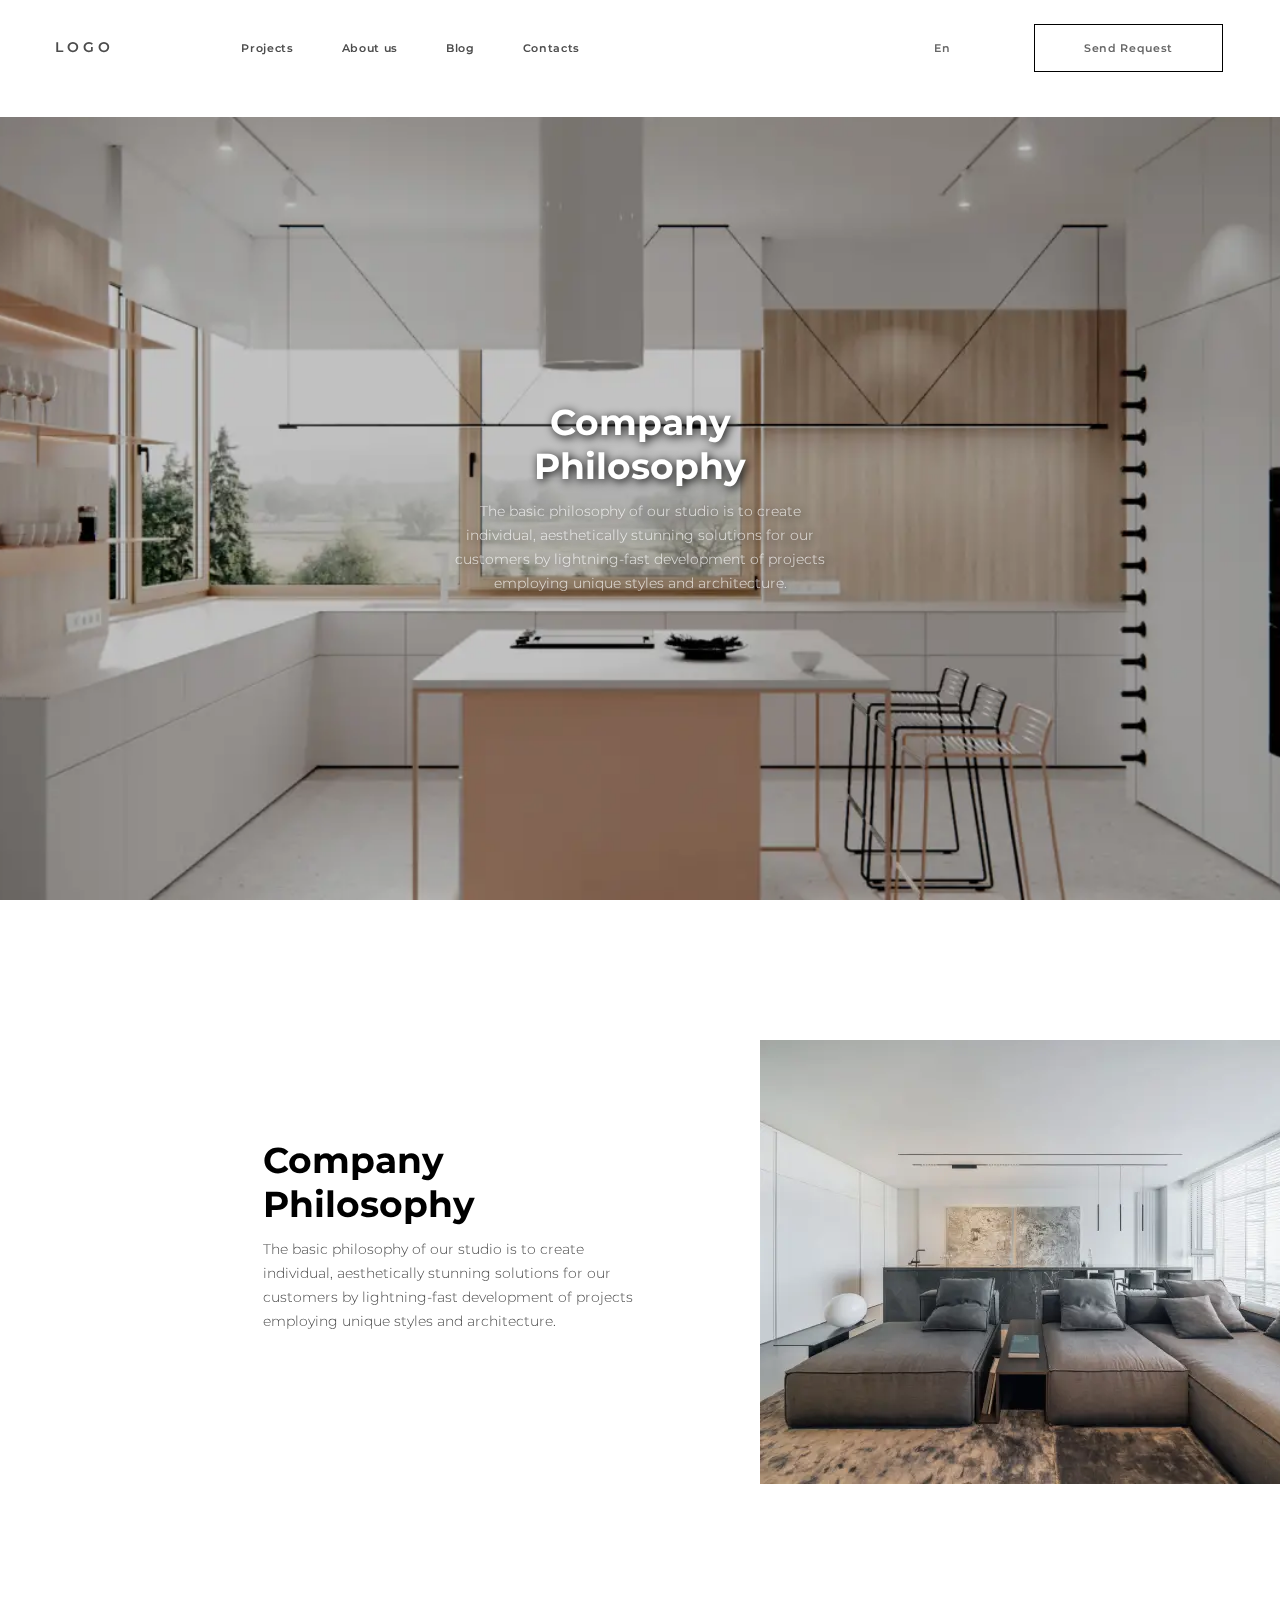
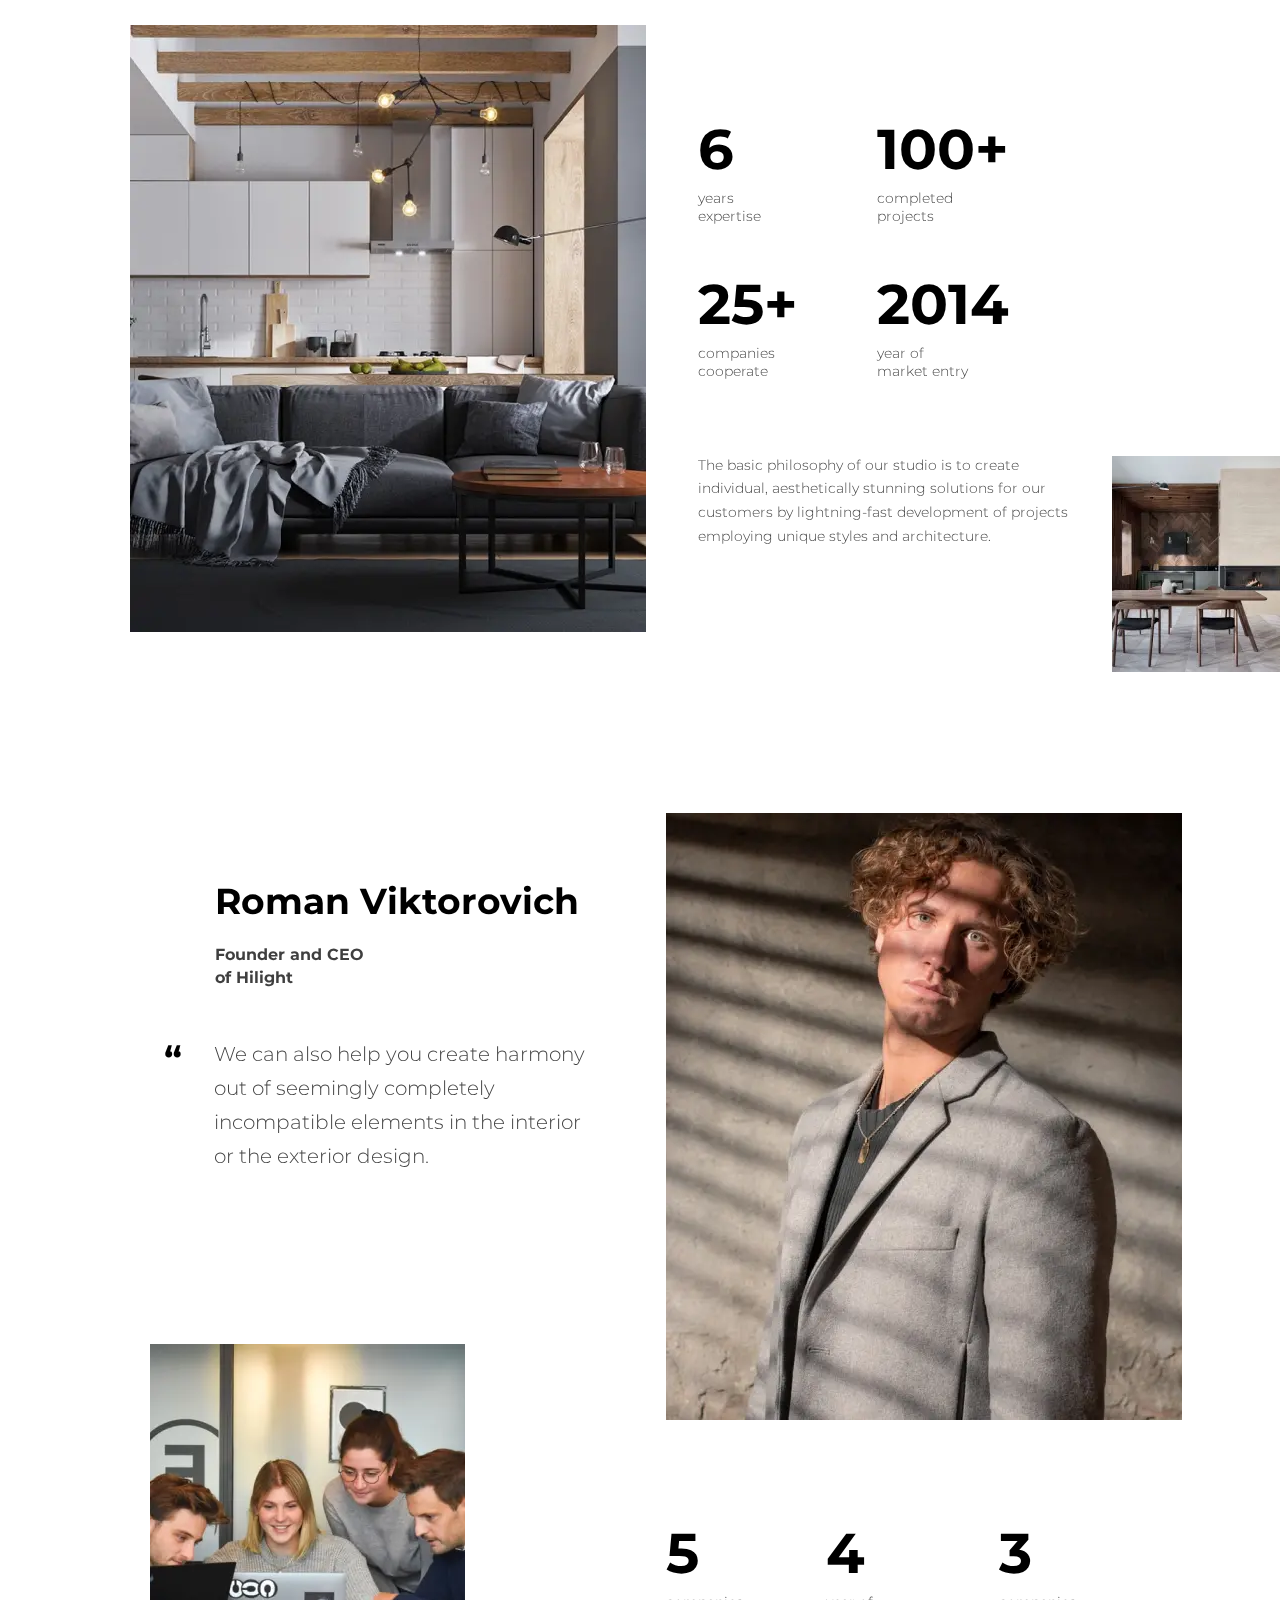
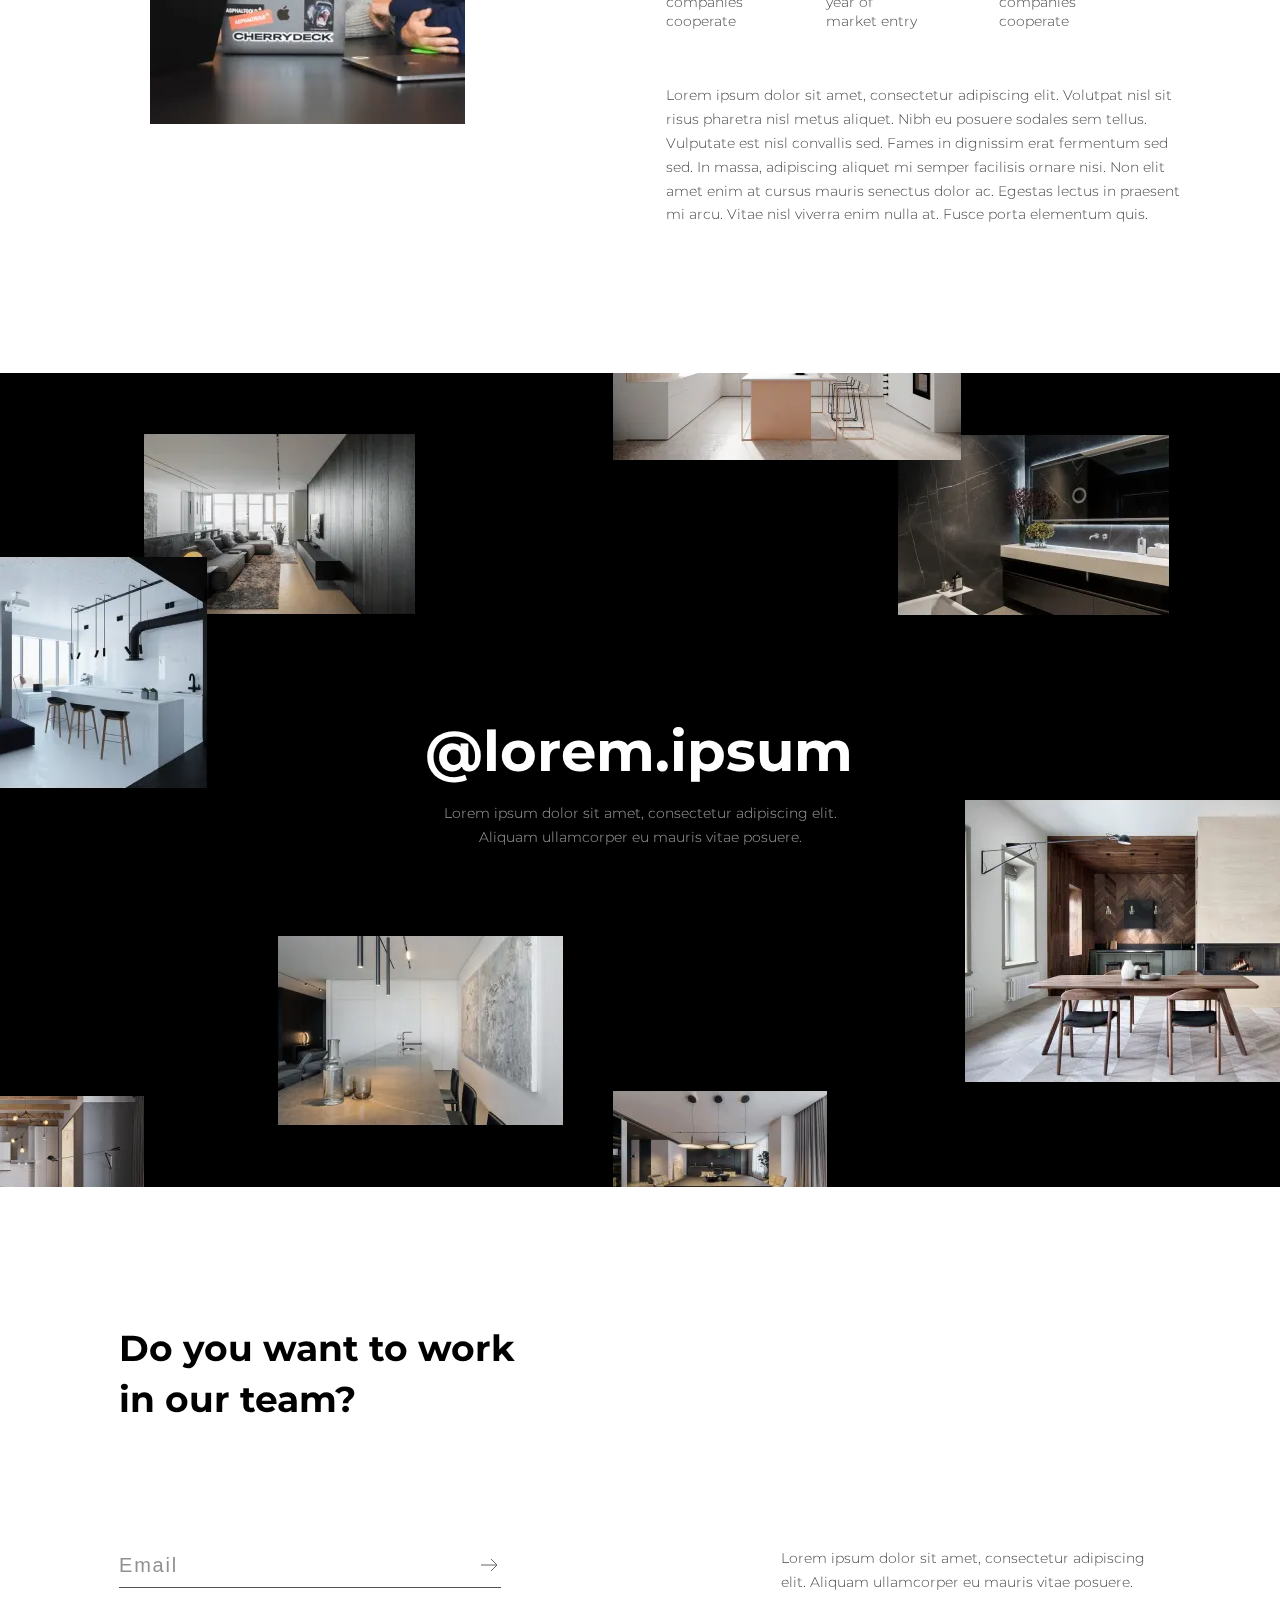
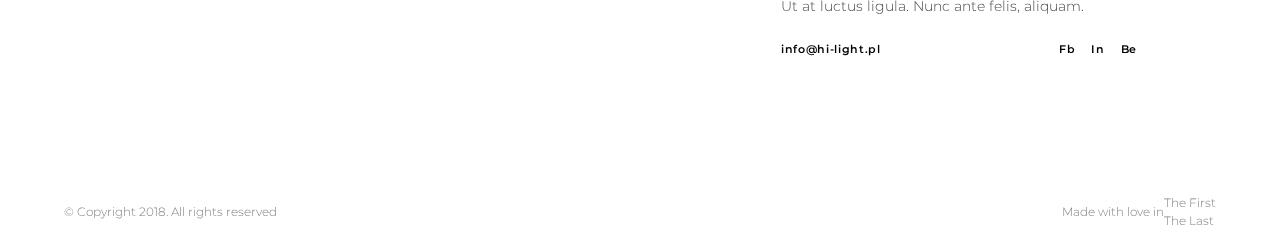
==== commit 19d07214: "pop-up desktop" ====
--- a/about.html
+++ b/about.html
@@ -88,11 +88,11 @@
     </div>     <div class="header__end">         <button class="language">En</button>-        <button class="button opacity-button">Send Request</button>+        <button class="button opacity-button request-pop-up">Send Request</button>     </div>      <div class="pop-up wrapper_">-        <button class="pop-up__close"></button>+        <button class="pop-up__close"><span></span></button>         <div class="pop-up__container wrapper_">             <form class="pop-up__data" id="pop-up-form" action="" type="post">                 <div class="pop-up__data_info">@@ -151,13 +151,13 @@
                                 id="aera8"><span></span></span>                     </div>                     <span><input id="file" type="file" name="file">-                        <div>+                        <div class="file-details">                             <p>Attach your file</p>                             <span>File size not more than 10 MB</span>                         </div>+                        <button class="button button-dark" type="submit" name="submit" id="pop-up__button">Send+                            Request</button>                     </span>-                    <button class="button button-dark" type="submit" name="submit" id="pop-up__button">Send-                        Request</button>                 </div>             </form>         </div>--- a/css/style.min.css
+++ b/css/style.min.css
@@ -1 +1 @@
-@font-face{font-family:swiper-icons;src:url('data:application/font-woff;charset=utf-8;base64, [base64]//wADZ2x5ZgAAAywAAADMAAAD2MHtryVoZWFkAAABbAAAADAAAAA2E2+eoWhoZWEAAAGcAAAAHwAAACQC9gDzaG10eAAAAigAAAAZAAAArgJkABFsb2NhAAAC0AAAAFoAAABaFQAUGG1heHAAAAG8AAAAHwAAACAAcABAbmFtZQAAA/gAAAE5AAACXvFdBwlwb3N0AAAFNAAAAGIAAACE5s74hXjaY2BkYGAAYpf5Hu/j+W2+MnAzMYDAzaX6QjD6/4//Bxj5GA8AuRwMYGkAPywL13jaY2BkYGA88P8Agx4j+/8fQDYfA1AEBWgDAIB2BOoAeNpjYGRgYNBh4GdgYgABEMnIABJzYNADCQAACWgAsQB42mNgYfzCOIGBlYGB0YcxjYGBwR1Kf2WQZGhhYGBiYGVmgAFGBiQQkOaawtDAoMBQxXjg/wEGPcYDDA4wNUA2CCgwsAAAO4EL6gAAeNpj2M0gyAACqxgGNWBkZ2D4/wMA+xkDdgAAAHjaY2BgYGaAYBkGRgYQiAHyGMF8FgYHIM3DwMHABGQrMOgyWDLEM1T9/w8UBfEMgLzE////P/5//f/V/xv+r4eaAAeMbAxwIUYmIMHEgKYAYjUcsDAwsLKxc3BycfPw8jEQA/[base64]/uznmfPFBNODM2K7MTQ45YEAZqGP81AmGGcF3iPqOop0r1SPTaTbVkfUe4HXj97wYE+yNwWYxwWu4v1ugWHgo3S1XdZEVqWM7ET0cfnLGxWfkgR42o2PvWrDMBSFj/IHLaF0zKjRgdiVMwScNRAoWUoH78Y2icB/yIY09An6AH2Bdu/UB+yxopYshQiEvnvu0dURgDt8QeC8PDw7Fpji3fEA4z/PEJ6YOB5hKh4dj3EvXhxPqH/SKUY3rJ7srZ4FZnh1PMAtPhwP6fl2PMJMPDgeQ4rY8YT6Gzao0eAEA409DuggmTnFnOcSCiEiLMgxCiTI6Cq5DZUd3Qmp10vO0LaLTd2cjN4fOumlc7lUYbSQcZFkutRG7g6JKZKy0RmdLY680CDnEJ+UMkpFFe1RN7nxdVpXrC4aTtnaurOnYercZg2YVmLN/d/gczfEimrE/fs/bOuq29Zmn8tloORaXgZgGa78yO9/cnXm2BpaGvq25Dv9S4E9+5SIc9PqupJKhYFSSl47+Qcr1mYNAAAAeNptw0cKwkAAAMDZJA8Q7OUJvkLsPfZ6zFVERPy8qHh2YER+3i/BP83vIBLLySsoKimrqKqpa2hp6+jq6RsYGhmbmJqZSy0sraxtbO3sHRydnEMU4uR6yx7JJXveP7WrDycAAAAAAAH//wACeNpjYGRgYOABYhkgZgJCZgZNBkYGLQZtIJsFLMYAAAw3ALgAeNolizEKgDAQBCchRbC2sFER0YD6qVQiBCv/H9ezGI6Z5XBAw8CBK/m5iQQVauVbXLnOrMZv2oLdKFa8Pjuru2hJzGabmOSLzNMzvutpB3N42mNgZGBg4GKQYzBhYMxJLMlj4GBgAYow/P/PAJJhLM6sSoWKfWCAAwDAjgbRAAB42mNgYGBkAIIbCZo5IPrmUn0hGA0AO8EFTQAA');font-weight:400;font-style:normal}:root{--swiper-theme-color:#007aff}.swiper{margin-left:auto;margin-right:auto;position:relative;overflow:hidden;list-style:none;padding:0;z-index:1}.swiper-vertical>.swiper-wrapper{flex-direction:column}.swiper-wrapper{position:relative;width:100%;height:100%;z-index:1;display:flex;transition-property:transform;box-sizing:content-box}.swiper-android .swiper-slide,.swiper-wrapper{transform:translate3d(0,0,0)}.swiper-pointer-events{touch-action:pan-y}.swiper-pointer-events.swiper-vertical{touch-action:pan-x}.swiper-slide{flex-shrink:0;width:100%;height:100%;position:relative;transition-property:transform}.swiper-slide-invisible-blank{visibility:hidden}.swiper-autoheight,.swiper-autoheight .swiper-slide{height:auto}.swiper-autoheight .swiper-wrapper{align-items:flex-start;transition-property:transform,height}.swiper-backface-hidden .swiper-slide{transform:translateZ(0);-webkit-backface-visibility:hidden;backface-visibility:hidden}.swiper-3d,.swiper-3d.swiper-css-mode .swiper-wrapper{perspective:1200px}.swiper-3d .swiper-cube-shadow,.swiper-3d .swiper-slide,.swiper-3d .swiper-slide-shadow,.swiper-3d .swiper-slide-shadow-bottom,.swiper-3d .swiper-slide-shadow-left,.swiper-3d .swiper-slide-shadow-right,.swiper-3d .swiper-slide-shadow-top,.swiper-3d .swiper-wrapper{transform-style:preserve-3d}.swiper-3d .swiper-slide-shadow,.swiper-3d .swiper-slide-shadow-bottom,.swiper-3d .swiper-slide-shadow-left,.swiper-3d .swiper-slide-shadow-right,.swiper-3d .swiper-slide-shadow-top{position:absolute;left:0;top:0;width:100%;height:100%;pointer-events:none;z-index:10}.swiper-3d .swiper-slide-shadow{background:rgba(0,0,0,.15)}.swiper-3d .swiper-slide-shadow-left{background-image:linear-gradient(to left,rgba(0,0,0,.5),rgba(0,0,0,0))}.swiper-3d .swiper-slide-shadow-right{background-image:linear-gradient(to right,rgba(0,0,0,.5),rgba(0,0,0,0))}.swiper-3d .swiper-slide-shadow-top{background-image:linear-gradient(to top,rgba(0,0,0,.5),rgba(0,0,0,0))}.swiper-3d .swiper-slide-shadow-bottom{background-image:linear-gradient(to bottom,rgba(0,0,0,.5),rgba(0,0,0,0))}.swiper-css-mode>.swiper-wrapper{overflow:auto;scrollbar-width:none;-ms-overflow-style:none}.swiper-css-mode>.swiper-wrapper::-webkit-scrollbar{display:none}.swiper-css-mode>.swiper-wrapper>.swiper-slide{scroll-snap-align:start start}.swiper-horizontal.swiper-css-mode>.swiper-wrapper{scroll-snap-type:x mandatory}.swiper-vertical.swiper-css-mode>.swiper-wrapper{scroll-snap-type:y mandatory}.swiper-centered>.swiper-wrapper::before{content:'';flex-shrink:0;order:9999}.swiper-centered.swiper-horizontal>.swiper-wrapper>.swiper-slide:first-child{margin-inline-start:var(--swiper-centered-offset-before)}.swiper-centered.swiper-horizontal>.swiper-wrapper::before{height:100%;min-height:1px;width:var(--swiper-centered-offset-after)}.swiper-centered.swiper-vertical>.swiper-wrapper>.swiper-slide:first-child{margin-block-start:var(--swiper-centered-offset-before)}.swiper-centered.swiper-vertical>.swiper-wrapper::before{width:100%;min-width:1px;height:var(--swiper-centered-offset-after)}.swiper-centered>.swiper-wrapper>.swiper-slide{scroll-snap-align:center center}.swiper-virtual .swiper-slide{-webkit-backface-visibility:hidden;transform:translateZ(0)}.swiper-virtual.swiper-css-mode .swiper-wrapper::after{content:'';position:absolute;left:0;top:0;pointer-events:none}.swiper-virtual.swiper-css-mode.swiper-horizontal .swiper-wrapper::after{height:1px;width:var(--swiper-virtual-size)}.swiper-virtual.swiper-css-mode.swiper-vertical .swiper-wrapper::after{width:1px;height:var(--swiper-virtual-size)}:root{--swiper-navigation-size:44px}.swiper-button-next,.swiper-button-prev{position:absolute;top:50%;width:calc(var(--swiper-navigation-size)/ 44 * 27);height:var(--swiper-navigation-size);margin-top:calc(0px - (var(--swiper-navigation-size)/ 2));z-index:10;cursor:pointer;display:flex;align-items:center;justify-content:center;color:var(--swiper-navigation-color,var(--swiper-theme-color))}.swiper-button-next.swiper-button-disabled,.swiper-button-prev.swiper-button-disabled{opacity:.35;cursor:auto;pointer-events:none}.swiper-button-next.swiper-button-hidden,.swiper-button-prev.swiper-button-hidden{opacity:0;cursor:auto;pointer-events:none}.swiper-navigation-disabled .swiper-button-next,.swiper-navigation-disabled .swiper-button-prev{display:none!important}.swiper-button-next:after,.swiper-button-prev:after{font-family:swiper-icons;font-size:var(--swiper-navigation-size);text-transform:none!important;letter-spacing:0;font-variant:initial;line-height:1}.swiper-button-prev,.swiper-rtl .swiper-button-next{left:10px;right:auto}.swiper-button-prev:after,.swiper-rtl .swiper-button-next:after{content:'prev'}.swiper-button-next,.swiper-rtl .swiper-button-prev{right:10px;left:auto}.swiper-button-next:after,.swiper-rtl .swiper-button-prev:after{content:'next'}.swiper-button-lock{display:none}.swiper-pagination{position:absolute;text-align:center;transition:.3s opacity;transform:translate3d(0,0,0);z-index:10}.swiper-pagination.swiper-pagination-hidden{opacity:0}.swiper-pagination-disabled>.swiper-pagination,.swiper-pagination.swiper-pagination-disabled{display:none!important}.swiper-horizontal>.swiper-pagination-bullets,.swiper-pagination-bullets.swiper-pagination-horizontal,.swiper-pagination-custom,.swiper-pagination-fraction{bottom:10px;left:0;width:100%}.swiper-pagination-bullets-dynamic{overflow:hidden;font-size:0}.swiper-pagination-bullets-dynamic .swiper-pagination-bullet{transform:scale(.33);position:relative}.swiper-pagination-bullets-dynamic .swiper-pagination-bullet-active{transform:scale(1)}.swiper-pagination-bullets-dynamic .swiper-pagination-bullet-active-main{transform:scale(1)}.swiper-pagination-bullets-dynamic .swiper-pagination-bullet-active-prev{transform:scale(.66)}.swiper-pagination-bullets-dynamic .swiper-pagination-bullet-active-prev-prev{transform:scale(.33)}.swiper-pagination-bullets-dynamic .swiper-pagination-bullet-active-next{transform:scale(.66)}.swiper-pagination-bullets-dynamic .swiper-pagination-bullet-active-next-next{transform:scale(.33)}.swiper-pagination-bullet{width:var(--swiper-pagination-bullet-width,var(--swiper-pagination-bullet-size,8px));height:var(--swiper-pagination-bullet-height,var(--swiper-pagination-bullet-size,8px));display:inline-block;border-radius:50%;background:var(--swiper-pagination-bullet-inactive-color,#000);opacity:var(--swiper-pagination-bullet-inactive-opacity,.2)}button.swiper-pagination-bullet{border:none;margin:0;padding:0;box-shadow:none;-webkit-appearance:none;appearance:none}.swiper-pagination-clickable .swiper-pagination-bullet{cursor:pointer}.swiper-pagination-bullet:only-child{display:none!important}.swiper-pagination-bullet-active{opacity:var(--swiper-pagination-bullet-opacity,1);background:var(--swiper-pagination-color,var(--swiper-theme-color))}.swiper-pagination-vertical.swiper-pagination-bullets,.swiper-vertical>.swiper-pagination-bullets{right:10px;top:50%;transform:translate3d(0,-50%,0)}.swiper-pagination-vertical.swiper-pagination-bullets .swiper-pagination-bullet,.swiper-vertical>.swiper-pagination-bullets .swiper-pagination-bullet{margin:var(--swiper-pagination-bullet-vertical-gap,6px) 0;display:block}.swiper-pagination-vertical.swiper-pagination-bullets.swiper-pagination-bullets-dynamic,.swiper-vertical>.swiper-pagination-bullets.swiper-pagination-bullets-dynamic{top:50%;transform:translateY(-50%);width:8px}.swiper-pagination-vertical.swiper-pagination-bullets.swiper-pagination-bullets-dynamic .swiper-pagination-bullet,.swiper-vertical>.swiper-pagination-bullets.swiper-pagination-bullets-dynamic .swiper-pagination-bullet{display:inline-block;transition:.2s transform,.2s top}.swiper-horizontal>.swiper-pagination-bullets .swiper-pagination-bullet,.swiper-pagination-horizontal.swiper-pagination-bullets .swiper-pagination-bullet{margin:0 var(--swiper-pagination-bullet-horizontal-gap,4px)}.swiper-horizontal>.swiper-pagination-bullets.swiper-pagination-bullets-dynamic,.swiper-pagination-horizontal.swiper-pagination-bullets.swiper-pagination-bullets-dynamic{left:50%;transform:translateX(-50%);white-space:nowrap}.swiper-horizontal>.swiper-pagination-bullets.swiper-pagination-bullets-dynamic .swiper-pagination-bullet,.swiper-pagination-horizontal.swiper-pagination-bullets.swiper-pagination-bullets-dynamic .swiper-pagination-bullet{transition:.2s transform,.2s left}.swiper-horizontal.swiper-rtl>.swiper-pagination-bullets-dynamic .swiper-pagination-bullet{transition:.2s transform,.2s right}.swiper-pagination-progressbar{background:rgba(0,0,0,.25);position:absolute}.swiper-pagination-progressbar .swiper-pagination-progressbar-fill{background:var(--swiper-pagination-color,var(--swiper-theme-color));position:absolute;left:0;top:0;width:100%;height:100%;transform:scale(0);transform-origin:left top}.swiper-rtl .swiper-pagination-progressbar .swiper-pagination-progressbar-fill{transform-origin:right top}.swiper-horizontal>.swiper-pagination-progressbar,.swiper-pagination-progressbar.swiper-pagination-horizontal,.swiper-pagination-progressbar.swiper-pagination-vertical.swiper-pagination-progressbar-opposite,.swiper-vertical>.swiper-pagination-progressbar.swiper-pagination-progressbar-opposite{width:100%;height:4px;left:0;top:0}.swiper-horizontal>.swiper-pagination-progressbar.swiper-pagination-progressbar-opposite,.swiper-pagination-progressbar.swiper-pagination-horizontal.swiper-pagination-progressbar-opposite,.swiper-pagination-progressbar.swiper-pagination-vertical,.swiper-vertical>.swiper-pagination-progressbar{width:4px;height:100%;left:0;top:0}.swiper-pagination-lock{display:none}.swiper-scrollbar{border-radius:10px;position:relative;-ms-touch-action:none;background:rgba(0,0,0,.1)}.swiper-scrollbar-disabled>.swiper-scrollbar,.swiper-scrollbar.swiper-scrollbar-disabled{display:none!important}.swiper-horizontal>.swiper-scrollbar,.swiper-scrollbar.swiper-scrollbar-horizontal{position:absolute;left:1%;bottom:3px;z-index:50;height:5px;width:98%}.swiper-scrollbar.swiper-scrollbar-vertical,.swiper-vertical>.swiper-scrollbar{position:absolute;right:3px;top:1%;z-index:50;width:5px;height:98%}.swiper-scrollbar-drag{height:100%;width:100%;position:relative;background:rgba(0,0,0,.5);border-radius:10px;left:0;top:0}.swiper-scrollbar-cursor-drag{cursor:move}.swiper-scrollbar-lock{display:none}.swiper-zoom-container{width:100%;height:100%;display:flex;justify-content:center;align-items:center;text-align:center}.swiper-zoom-container>canvas,.swiper-zoom-container>img,.swiper-zoom-container>svg{max-width:100%;max-height:100%;object-fit:contain}.swiper-slide-zoomed{cursor:move}.swiper-lazy-preloader{width:42px;height:42px;position:absolute;left:50%;top:50%;margin-left:-21px;margin-top:-21px;z-index:10;transform-origin:50%;box-sizing:border-box;border:4px solid var(--swiper-preloader-color,var(--swiper-theme-color));border-radius:50%;border-top-color:transparent}.swiper-watch-progress .swiper-slide-visible .swiper-lazy-preloader,.swiper:not(.swiper-watch-progress) .swiper-lazy-preloader{animation:swiper-preloader-spin 1s infinite linear}.swiper-lazy-preloader-white{--swiper-preloader-color:#fff}.swiper-lazy-preloader-black{--swiper-preloader-color:#000}@keyframes swiper-preloader-spin{0%{transform:rotate(0)}100%{transform:rotate(360deg)}}.swiper .swiper-notification{position:absolute;left:0;top:0;pointer-events:none;opacity:0;z-index:-1000}.swiper-free-mode>.swiper-wrapper{transition-timing-function:ease-out;margin:0 auto}.swiper-grid>.swiper-wrapper{flex-wrap:wrap}.swiper-grid-column>.swiper-wrapper{flex-wrap:wrap;flex-direction:column}.swiper-fade.swiper-free-mode .swiper-slide{transition-timing-function:ease-out}.swiper-fade .swiper-slide{pointer-events:none;transition-property:opacity}.swiper-fade .swiper-slide .swiper-slide{pointer-events:none}.swiper-fade .swiper-slide-active,.swiper-fade .swiper-slide-active .swiper-slide-active{pointer-events:auto}.swiper-cube{overflow:visible}.swiper-cube .swiper-slide{pointer-events:none;-webkit-backface-visibility:hidden;backface-visibility:hidden;z-index:1;visibility:hidden;transform-origin:0 0;width:100%;height:100%}.swiper-cube .swiper-slide .swiper-slide{pointer-events:none}.swiper-cube.swiper-rtl .swiper-slide{transform-origin:100% 0}.swiper-cube .swiper-slide-active,.swiper-cube .swiper-slide-active .swiper-slide-active{pointer-events:auto}.swiper-cube .swiper-slide-active,.swiper-cube .swiper-slide-next,.swiper-cube .swiper-slide-next+.swiper-slide,.swiper-cube .swiper-slide-prev{pointer-events:auto;visibility:visible}.swiper-cube .swiper-slide-shadow-bottom,.swiper-cube .swiper-slide-shadow-left,.swiper-cube .swiper-slide-shadow-right,.swiper-cube .swiper-slide-shadow-top{z-index:0;-webkit-backface-visibility:hidden;backface-visibility:hidden}.swiper-cube .swiper-cube-shadow{position:absolute;left:0;bottom:0;width:100%;height:100%;opacity:.6;z-index:0}.swiper-cube .swiper-cube-shadow:before{content:'';background:#000;position:absolute;left:0;top:0;bottom:0;right:0;filter:blur(50px)}.swiper-flip{overflow:visible}.swiper-flip .swiper-slide{pointer-events:none;-webkit-backface-visibility:hidden;backface-visibility:hidden;z-index:1}.swiper-flip .swiper-slide .swiper-slide{pointer-events:none}.swiper-flip .swiper-slide-active,.swiper-flip .swiper-slide-active .swiper-slide-active{pointer-events:auto}.swiper-flip .swiper-slide-shadow-bottom,.swiper-flip .swiper-slide-shadow-left,.swiper-flip .swiper-slide-shadow-right,.swiper-flip .swiper-slide-shadow-top{z-index:0;-webkit-backface-visibility:hidden;backface-visibility:hidden}.swiper-creative .swiper-slide{-webkit-backface-visibility:hidden;backface-visibility:hidden;overflow:hidden;transition-property:transform,opacity,height}.swiper-cards{overflow:visible}.swiper-cards .swiper-slide{transform-origin:center bottom;-webkit-backface-visibility:hidden;backface-visibility:hidden;overflow:hidden}.header{position:fixed;top:0;left:0;width:100vw;display:flex;align-items:center;min-height:96px;padding:0 4.45% 0 4.3%;font-weight:600;color:#b3b3b3;transition:all .3s ease 0s;z-index:999}.header>*{z-index:1}.header__menu{margin-left:10.9%;order:2}.header__logo{letter-spacing:4px;order:1}.header__burger{order:3}.header__end{display:flex;margin-left:auto;order:4}.header__end *{mix-blend-mode:difference;color:#999}.header__end>:not(:first-child){margin-left:83px}.header.menu-opened,.header.pop-up-opened{mix-blend-mode:normal;padding-top:15px}.header.menu-opened .header__burger,.header.pop-up-opened .header__burger{margin-top:10px}.menu{display:flex;font-size:11px;line-height:13px;letter-spacing:.06em}.burger-menu{position:fixed;top:-105vh;left:0;width:100vw;height:100vh;overflow:hidden;border-radius:0 0 30vw 30vw;background:#080808;opacity:.98;z-index:0;transition:all .5s ease 0s,border-radius .3s ease .15s;display:flex;align-items:center;padding-left:20.6%}.burger-menu__footer{display:flex;align-items:center;position:absolute;bottom:40px;left:56px;z-index:100;color:#fff;font-size:11px}.burger-menu__footer>span :not(:last-child){margin-right:17px}.burger-menu__footer>span{margin-right:80px}.burger-menu__footer>label{margin-right:40px}.burger-menu__footer>a{letter-spacing:.06em;margin-right:32px}.burger-menu__footer input{position:absolute;opacity:0!important}.burger-menu.menu-opened{visibility:visible!important;top:0!important;border-radius:0}.menu-burger{margin-bottom:14px}.menu-burger>:not(:last-child){margin-bottom:4.4vh}.menu-burger__item{transition:all .3s ease 0s;font-weight:700;font-size:32px;line-height:39px;color:#fff;opacity:.5}.menu-burger__item:hover{opacity:1;padding-left:30px}.opacity-button{border:1px solid #fff;box-shadow:none}.pop-up{position:fixed;top:0;left:0;width:100vw;height:100vh;display:flex;background:rgba(0,0,0,.98);z-index:2}.pop-up__container{display:flex;max-width:1046px;min-height:803px;width:100%;height:803px;align-self:center;margin:0 auto 18px;align-items:center;justify-content:center;background:#f2f2f2}.pop-up__data{color:#3a3e4b!important}.pop-up__data>*{display:flex;flex-direction:column;max-width:800px;width:100%;min-height:330px;padding:42px 69px;background:#fff;border:1px solid rgba(0,0,0,.1)}.pop-up__data>:not(:last-child){margin-bottom:6px;min-height:354px}.pop-up__data_info h4{text-align:center}.pop-up__data_info>div{display:inherit;flex-wrap:wrap;justify-content:space-between}.pop-up__data_info textarea{width:100%;max-height:120px;white-space:wrap;background:0 0;border-bottom:1px solid rgba(214,214,214,.7)}.pop-up__data_info textarea::placeholder{color:#3a3e4b;font-weight:600;font-size:12px;line-height:13px;letter-spacing:.06em}.pop-up__data_info input{width:48%;font-weight:600;font-size:11px;line-height:13px;letter-spacing:.06em;height:30px;background:0 0;border-bottom:1px solid rgba(214,214,214,.7)}.pop-up__data_info input::placeholder{color:#3a3e4b}.pop-up__data_send input#file{position:relative;width:39px;height:39px;cursor:pointer;border-radius:50%}.pop-up__data_send input#file::after{content:"+";display:flex;align-items:center;justify-content:center;color:#434343;font-size:20px;position:absolute;top:0;left:0;width:100%;height:100%;background:#f7f7f6;border-radius:inherit;border:1px dashed rgba(58,62,75,.08);z-index:2}.pop-up__data_send #range{position:relative;display:flex;width:100%;justify-content:space-between}.pop-up__data_send #range span{position:relative;display:flex;flex-direction:column;align-items:center}.pop-up__data_send #range input{position:relative;width:20px;height:20px}.pop-up__data_send #range input+span{position:absolute;align-self:center;bottom:0;width:20px;height:20px;border-radius:50%;z-index:1;background:#f7f7f6}.pop-up__data_send #range input:checked+span{box-shadow:0 0 3px rgba(0,0,0,.5);background:#fff}.pop-up__data_send #range input::after{content:"";position:absolute;top:1px;left:1px;width:18px;height:18px;border-radius:50%;background:#afb0b2;border:7px solid #f7f7f6;z-index:2;transition:border .5s ease 0s}.pop-up__data_send #range input:checked::after{content:"";position:absolute;top:1px;left:1px;width:18px;height:18px;border-radius:50%;background:#fff;border:7px solid #1d1f26;z-index:3}.pop-up__data_send #range label{font-weight:500;font-size:9px;line-height:11px;letter-spacing:.06em;z-index:5}.pop-up__data_send #range::after{content:"";position:absolute;bottom:9px;left:0;margin-left:2%;width:96%;height:2px;background:rgba(214,214,214,.3);z-index:1}.pop-up__data_send>span{display:flex;letter-spacing:.06em}.pop-up__data_send>span p{font-weight:600;font-size:11px;line-height:13px;color:#3a3e4b}.pop-up__data_send>span span{font-weight:500;font-size:9px;line-height:11px;color:rgba(58,62,75,.45)}#pop-up-list{position:absolute;opacity:0;top:-100vh}.pop-up-list{position:relative;width:48%}.pop-up-list input{width:100%}.pop-up-list__items{position:absolute;visibility:hidden;opacity:0}.footer{position:absolute;bottom:0;width:100%;min-height:80px;padding:0 64px;z-index:100;font-size:12px;line-height:18px;display:flex;justify-content:space-between;align-items:center}.footer__right{display:flex;align-items:center}.c-request{position:relative;display:flex;width:100%;min-height:470px}.c-request__info{position:relative;display:flex;justify-content:space-between;width:100%;height:368px;margin-top:65px}.c-request__info div{z-index:1}.c-lorem{position:relative;display:flex;width:100%;height:100%;justify-content:center;align-items:center}.c-lorem .mobile-lorem{display:none}.c-lorem__text{z-index:20;mix-blend-mode:difference;color:#fff}.c-lorem__text h1{color:inherit;margin:5px 0 15px -2px}.c-lorem__text p{font-size:14px;line-height:24px;text-align:center;opacity:.6}.c-lorem__img{position:absolute;width:100%;height:100%;overflow:hidden}.c-lorem__img>img,.c-lorem__img>picture{position:absolute}.c-contacts{min-height:670px;display:flex;justify-content:space-between;padding:118px 0 158px}.c-contacts__right{display:flex;flex-direction:column;margin-right:1px;align-self:center;letter-spacing:.06em;font-size:11px}.c-contacts__right a{margin-bottom:13px}.c-contacts__right span>:not(:last-child){margin-right:17px}.c-contacts__right-mobile{display:flex;flex-direction:column;margin-right:1px;align-self:center;letter-spacing:.06em;font-size:11px}.c-contacts__right-mobile a{margin-bottom:5px}.c-contacts__right-mobile span>:not(:last-child){margin-right:17px}.c-contacts{max-width:1052px!important}.contact-data>:not(:last-child){margin-bottom:64px}.contact-data>:first-child>h2{margin-bottom:12px}.contact-data>p{opacity:.6}.contact-data__city{display:flex}.contact-data__city>:not(:last-child){margin-right:111px}.contact-data__city h5{margin-bottom:15px}.contact-data__city p{font-size:11px;letter-spacing:.06em;line-height:21px}@font-face{font-family:ProximaNova;src:local("ProximaNova-Bold"),url(../fonts/ProximaNova-Bold.woff) format("truetype");font-weight:700;font-style:normal}@font-face{font-family:Montserrat;src:url(../fonts/Montserrat-VariableFont_wght.ttf) format("truetype");font-weight:700}@font-face{font-family:Montserrat;src:url(../fonts/Montserrat-VariableFont_wght.ttf) format("truetype");font-weight:600}@font-face{font-family:Montserrat;src:url(../fonts/Montserrat-VariableFont_wght.ttf) format("truetype");font-weight:500}@font-face{font-family:Montserrat;src:url(../fonts/Montserrat-VariableFont_wght.ttf) format("truetype");font-weight:400}@font-face{font-family:Montserrat;src:url(../fonts/Montserrat-VariableFont_wght.ttf) format("truetype");font-weight:300}*,::after,::before{padding:0;margin:0;border:0;box-sizing:border-box}a{text-decoration:none;color:inherit;font-weight:600}li,ol,ul{list-style:none}h1,h2,h3,h4,h5,h6{font-weight:700}h1{font-size:56px;line-height:69px;color:#fff}h2{font-size:36px!important;line-height:44px}h3{font-size:28px!important;line-height:35px}h4{font-size:22px!important;line-height:28px}h5{font-size:16px!important;line-height:22px}h6{font-weight:inherit;font-size:inherit}p{opacity:.75}img{width:initial;height:initial}body,html{position:relative;width:100vw;overflow-x:hidden;font-family:Montserrat;font-weight:300;font-size:14px;line-height:170%;color:#080808;background:#fafafa}main{position:relative}.main{background:#fff;color:#000;transition:all 2.5s ease 0s}section{position:relative}.wrapper_{width:100%;padding:0 15px}.wrapper-no-limits{max-width:1440px;margin:0 auto}.container_{max-width:1312px;margin:0 auto}.container-md{max-width:1046px;margin:0 auto}.container-not-left{width:100%;padding-left:197px!important}button{background:0 0;border:none;font-family:inherit;font-size:11px;line-height:13px;letter-spacing:.075em;font-weight:600}.button{padding:0 49px;min-height:48px;display:flex;align-items:center;justify-content:center;font-weight:600!important;letter-spacing:.06em;box-shadow:0 0 2px #000}.button-light{background:#fff;color:#080808;cursor:pointer;transition:all .7s ease 0s}.button-light:hover{background:#000;border:1px solid #fff;color:#fff}.button-dark{background:#3a3e4b;color:#fff;cursor:pointer;transition:all .7s ease 0s}.button-dark:hover{background:#000;border:1px solid #fff;color:#fff}.discover-button{display:flex;align-items:center;font-weight:700;font-size:10px;line-height:12px;letter-spacing:.12em;text-transform:uppercase;text-shadow:1px 0 2px #000;cursor:pointer;width:187px;height:15px;overflow:hidden}.discover-button hr{box-shadow:2px 0 4px #000}.discover-button>hr:first-child{width:8px;height:.5px;background:#000;margin-right:9px}.discover-button>hr:last-child{width:55px;height:.5px;background:#000;margin-left:9px}.dark-bg{background:#000;color:#fff}.light-bg{background:#fff;color:#000}.city-list{position:relative;display:flex;align-items:center;width:117px;height:24px;letter-spacing:0;color:inherit;letter-spacing:.06em;cursor:pointer;padding:0 13px}.city-list__enter{text-shadow:0 0 4px #000}.city-list>img:nth-child(1),.city-list>picture:nth-child(1){margin-top:2px;margin-right:7px}.city-list>img:nth-child(3),.city-list>picture:nth-child(3){margin-left:auto;transition:transform .5s ease 0s;transform:rotate(-180deg)}#ct-list:checked~.city-list>.city-list__items{visibility:visible;height:80px;transition:all .5s ease 0s}#ct-list:checked~.city-list>picture:nth-child(3){transform:rotate(0);transition:transform .5s ease 0s}.city-list__items{display:flex;visibility:hidden;height:0;overflow-y:scroll;flex-direction:column;position:absolute;bottom:110%;left:50%;transform:translate(-50%,0);padding:3px 1px;width:100px;border:1px solid rgba(255,255,255,.6);border-radius:5px 5px 0 0}.city-list__items input{position:absolute!important;opacity:0!important}.city-list__items input:checked~label{color:#fff;font-size:14px}.city-list__items p{line-height:200%;text-align:center;width:90%;align-self:center;border-bottom:1px solid rgba(255,255,255,.5);border-top:1px solid rgba(255,255,255,.5);border-radius:7px}.city-list__items p:hover{color:#fff;font-size:12px;background:rgba(175,175,175,.75);width:100%}.c-gallery{display:flex;flex-direction:column}.c-gallery__one-item{position:relative;width:100%}.c-gallery__one-item>*{position:relative}.c-gallery__one-item img{width:100%}.c-gallery__two-item{position:relative;width:100%}.c-gallery__two-item>*{position:relative}.c-gallery__two-item img{width:100%}.worker-mail{display:flex;flex-direction:column;justify-content:space-between}.worker-mail h2{line-height:51px}.worker-mail_input{position:relative;max-width:382px;width:100%;height:35px;border-bottom:1px solid #515151}.worker-mail_input input{width:100%;height:100%;padding-bottom:10px;background:0 0;font-size:20px;line-height:170.66%;opacity:.8;letter-spacing:.09em}.worker-mail_input button{position:absolute;top:15%;right:3px;mix-blend-mode:difference;opacity:.6}@media (min-width:800px){.header__logo:hover{transform:scale(2) rotate(360deg);transition:transform .25s ease 0s}.menu__item:hover{transform:scale(1.5);transition:transform .5s ease 0s}.c-contacts__right-mobile{display:none}.discover-button:hover{text-shadow:2px 0 4px #000}.discover-button:hover hr{box-shadow:2px 0 4px #000;margin:0;width:100%}.discover-button:hover span{position:absolute;transform:translate(30%,-70%) scale(1.3);transition:all .5s ease 0s}.c-gallery__two-item{display:flex;justify-content:space-between;position:relative;flex-wrap:wrap;width:100%}.c-gallery__two-item>*{position:relative}.c-gallery__two-item>div{width:49.7%}.c-gallery__two-item>div img{width:100%}}@media (min-width:1100px){.menu__item:not(:last-child){margin-right:48px}.c-request__info p{margin-bottom:45px;text-shadow:1px 1px 3px #000}.c-request__info h2{line-height:51px;text-shadow:1px 1px 3px #000;z-index:1}.city-list{background:rgba(255,255,255,.5);box-shadow:0 1.15336px 1.22544px rgba(0,0,0,.2),inset 0 -.288339px .0720847px rgba(255,255,255,.23);backdrop-filter:blur(1px);border-radius:8.70783px}.city-list__items{background:rgba(125,125,125,.85);color:#c3c3c3}}@media (min-width:1100.1px){.c-request__info div{max-width:339px;align-self:flex-end}.c-request__info_title{max-width:424px!important;justify-self:left;align-self:flex-start!important}.c-request__img{position:absolute;left:14.5%;top:39.5%;width:738px;align-self:flex-end;display:flex;justify-content:space-between}.c-request__img>*{position:absolute}.c-request__img>:hover{z-index:2;transform:rotate(0)!important;transition:transform .7s ease 0s}.c-request__img>:hover img{transform:scale(1.75);transition:transform .7s ease 0s}.no-desktop{display:none}}@media (min-width:2000px){.c-lorem{max-width:2000px;margin:0 auto}}@media (max-width:1100px){.header__menu{visibility:hidden;position:absolute}.header__burger{display:flex;align-items:center;font-weight:600;font-size:11px;line-height:13px;letter-spacing:.06em;color:#b3b3b3;min-height:13px;transition:all .5s ease 0s;margin-bottom:3.5px;margin-left:10.8%;cursor:pointer}.header__burger span{transition:all .3s ease 0s!important}.header__burger span:first-child{margin-top:-6.5px;margin:-6.5px 24px 0 0;display:flex;flex:0 0 28px;height:1.5px;background:#b3b3b3}.header__burger span:first-child::after{transition:all .3s ease .15s!important;content:"";flex:1 1 28px;height:1.5px;background:#b3b3b3;margin-top:7px}.header__burger.menu-opened span:first-child{transform:rotate(45deg)}.header__burger.menu-opened span:first-child::after{transform:rotate(-90deg);margin:0}.header__burger.menu-opened span:last-child{opacity:0}.header__burger.menu-opened .bg-slider__footer{display:none}.header__end>:not(:first-child){margin-left:55px}.header{min-height:92px;padding:0 5.5% 0 5.3%}.burger-menu__footer{bottom:32px;left:56px}.burger-menu__footer>span :not(:last-child){margin-right:17px}.burger-menu__footer>span{margin-right:80px}.burger-menu__footer>label{margin-right:40px}.opacity-button{min-height:42px!important;padding:0 35px}.footer{min-height:86px;padding:0 58px}.c-request__info{flex-direction:column;align-items:center;text-align:center;height:341px}.c-request__info div{max-width:450px;display:flex;flex-direction:column;align-items:center}.c-request__info_title{width:360px!important}.c-request__info h2{line-height:45px}.c-request__info p{margin-bottom:68px}.c-request__img{display:none}.c-lorem picture{transform:scale(.845)}.c-lorem__text h1{color:inherit;margin:10px 0 18px 10px;text-align:center}.c-contacts{padding:104px 0 155px;min-height:628px}.c-contacts{max-width:706px!important}.contact-data>:not(:last-child){margin-bottom:56px}.contact-data__city>:not(:last-child){margin-right:49px}h1{font-size:48px;line-height:59px}h2{font-size:32px!important;line-height:39px}h3{font-size:20px!important;line-height:25.3px}h4{font-size:20px!important;line-height:25px}.container_{max-width:912px}.container-md{max-width:706px}.container-not-left{padding-left:159px!important}.button{min-height:42px}}@media (max-width:1100px) and (max-width:800px){.header__burger span:last-child{display:none}}@media (max-width:1100.1px){.city-list{border:1px solid #c4c4c4;border-radius:88px}.city-list__items{color:#e1e1e1}}@media (max-width:800px){.header__burger{order:4;margin-top:5px}.header__end{order:3}.header__end>:first-child{margin-right:18px;margin-top:3px}.header__end .button{display:none}.header{min-height:60px;padding:0 6.8% 0 6.1%}.burger-menu__footer{bottom:23px;left:24px;width:80%;justify-content:space-between}.burger-menu__footer>span{display:none!important}.burger-menu__footer>label{margin-right:0;align-self:flex-end;margin-bottom:1px}.burger-menu__footer_contacts{display:flex;flex-direction:column;justify-content:end}.burger-menu__footer_contacts a{text-align:right}.burger-menu__footer_contacts>:first-child{margin-bottom:6.5px}.burger-menu__footer_contacts>:last-child{margin-bottom:-1.5px}.footer{justify-content:flex-start;align-items:flex-start;flex-direction:column;min-height:76px;padding:0 25px}.footer>:first-child{margin-bottom:4px}.footer__right{margin-left:4px}.c-request{min-height:1px}.c-request__info{justify-content:start;min-height:1px;height:100%;align-items:flex-start;text-align:left}.c-request__info h2{max-width:82%;line-height:32px;margin-bottom:20px}.c-request__info div{align-items:flex-start}.c-request__info p{margin-bottom:41px}.c-lorem picture{transform:scale(.5)}.c-lorem__text h1{color:inherit;margin:29px 0 0 1px;font-size:31px!important;letter-spacing:.016em}.c-lorem__text p{max-width:85%;margin:14px auto 0}.c-lorem__text p br{display:none}.c-contacts{padding:56px 0 130px;flex-direction:column;justify-content:flex-start}.c-contacts>*{margin-left:1px}.c-contacts__right{display:none}.contact-data>:first-child>h2{margin-bottom:14px}.contact-data>:not(:last-child){margin-bottom:40px}.contact-data>:first-child>p{max-width:90%}.contact-data>:first-child>p br{display:none}.contact-data__city{justify-content:space-between;flex-wrap:wrap;padding-right:29px;margin-bottom:30px!important}.contact-data__city h5{margin-bottom:8px}.contact-data__city>*{margin-right:0!important}.contact-data__city>:not(:last-child){margin-bottom:33px}h1{font-size:40px;line-height:40px}h2{font-size:26px!important;line-height:32px}.container_{padding-left:9px!important;padding-right:9px!important}.container-md{padding-left:9px!important;padding-right:9px!important}.container-not-left{padding-left:24px!important}}@media (max-width:800spx){.no-mobile{display:none!important}}@media (max-width:500px){.c-lorem__img img:not(.mobile-lorem),.c-lorem__img picture:not(.mobile-lorem){display:none}.c-lorem__img img.mobile-lorem{display:flex!important;position:absolute;top:0!important;left:0!important;transform:scale(1);width:100%;height:100%}.c-lorem__img img.mobile-lorem img{display:block;width:100%;height:100%;object-fit:cover}}+@font-face{font-family:swiper-icons;src:url('data:application/font-woff;charset=utf-8;base64, [base64]//wADZ2x5ZgAAAywAAADMAAAD2MHtryVoZWFkAAABbAAAADAAAAA2E2+eoWhoZWEAAAGcAAAAHwAAACQC9gDzaG10eAAAAigAAAAZAAAArgJkABFsb2NhAAAC0AAAAFoAAABaFQAUGG1heHAAAAG8AAAAHwAAACAAcABAbmFtZQAAA/gAAAE5AAACXvFdBwlwb3N0AAAFNAAAAGIAAACE5s74hXjaY2BkYGAAYpf5Hu/j+W2+MnAzMYDAzaX6QjD6/4//Bxj5GA8AuRwMYGkAPywL13jaY2BkYGA88P8Agx4j+/8fQDYfA1AEBWgDAIB2BOoAeNpjYGRgYNBh4GdgYgABEMnIABJzYNADCQAACWgAsQB42mNgYfzCOIGBlYGB0YcxjYGBwR1Kf2WQZGhhYGBiYGVmgAFGBiQQkOaawtDAoMBQxXjg/wEGPcYDDA4wNUA2CCgwsAAAO4EL6gAAeNpj2M0gyAACqxgGNWBkZ2D4/wMA+xkDdgAAAHjaY2BgYGaAYBkGRgYQiAHyGMF8FgYHIM3DwMHABGQrMOgyWDLEM1T9/w8UBfEMgLzE////P/5//f/V/xv+r4eaAAeMbAxwIUYmIMHEgKYAYjUcsDAwsLKxc3BycfPw8jEQA/[base64]/uznmfPFBNODM2K7MTQ45YEAZqGP81AmGGcF3iPqOop0r1SPTaTbVkfUe4HXj97wYE+yNwWYxwWu4v1ugWHgo3S1XdZEVqWM7ET0cfnLGxWfkgR42o2PvWrDMBSFj/IHLaF0zKjRgdiVMwScNRAoWUoH78Y2icB/yIY09An6AH2Bdu/UB+yxopYshQiEvnvu0dURgDt8QeC8PDw7Fpji3fEA4z/PEJ6YOB5hKh4dj3EvXhxPqH/SKUY3rJ7srZ4FZnh1PMAtPhwP6fl2PMJMPDgeQ4rY8YT6Gzao0eAEA409DuggmTnFnOcSCiEiLMgxCiTI6Cq5DZUd3Qmp10vO0LaLTd2cjN4fOumlc7lUYbSQcZFkutRG7g6JKZKy0RmdLY680CDnEJ+UMkpFFe1RN7nxdVpXrC4aTtnaurOnYercZg2YVmLN/d/gczfEimrE/fs/bOuq29Zmn8tloORaXgZgGa78yO9/cnXm2BpaGvq25Dv9S4E9+5SIc9PqupJKhYFSSl47+Qcr1mYNAAAAeNptw0cKwkAAAMDZJA8Q7OUJvkLsPfZ6zFVERPy8qHh2YER+3i/BP83vIBLLySsoKimrqKqpa2hp6+jq6RsYGhmbmJqZSy0sraxtbO3sHRydnEMU4uR6yx7JJXveP7WrDycAAAAAAAH//wACeNpjYGRgYOABYhkgZgJCZgZNBkYGLQZtIJsFLMYAAAw3ALgAeNolizEKgDAQBCchRbC2sFER0YD6qVQiBCv/H9ezGI6Z5XBAw8CBK/m5iQQVauVbXLnOrMZv2oLdKFa8Pjuru2hJzGabmOSLzNMzvutpB3N42mNgZGBg4GKQYzBhYMxJLMlj4GBgAYow/P/PAJJhLM6sSoWKfWCAAwDAjgbRAAB42mNgYGBkAIIbCZo5IPrmUn0hGA0AO8EFTQAA');font-weight:400;font-style:normal}:root{--swiper-theme-color:#007aff}.swiper{margin-left:auto;margin-right:auto;position:relative;overflow:hidden;list-style:none;padding:0;z-index:1}.swiper-vertical>.swiper-wrapper{flex-direction:column}.swiper-wrapper{position:relative;width:100%;height:100%;z-index:1;display:flex;transition-property:transform;box-sizing:content-box}.swiper-android .swiper-slide,.swiper-wrapper{transform:translate3d(0,0,0)}.swiper-pointer-events{touch-action:pan-y}.swiper-pointer-events.swiper-vertical{touch-action:pan-x}.swiper-slide{flex-shrink:0;width:100%;height:100%;position:relative;transition-property:transform}.swiper-slide-invisible-blank{visibility:hidden}.swiper-autoheight,.swiper-autoheight .swiper-slide{height:auto}.swiper-autoheight .swiper-wrapper{align-items:flex-start;transition-property:transform,height}.swiper-backface-hidden .swiper-slide{transform:translateZ(0);-webkit-backface-visibility:hidden;backface-visibility:hidden}.swiper-3d,.swiper-3d.swiper-css-mode .swiper-wrapper{perspective:1200px}.swiper-3d .swiper-cube-shadow,.swiper-3d .swiper-slide,.swiper-3d .swiper-slide-shadow,.swiper-3d .swiper-slide-shadow-bottom,.swiper-3d .swiper-slide-shadow-left,.swiper-3d .swiper-slide-shadow-right,.swiper-3d .swiper-slide-shadow-top,.swiper-3d .swiper-wrapper{transform-style:preserve-3d}.swiper-3d .swiper-slide-shadow,.swiper-3d .swiper-slide-shadow-bottom,.swiper-3d .swiper-slide-shadow-left,.swiper-3d .swiper-slide-shadow-right,.swiper-3d .swiper-slide-shadow-top{position:absolute;left:0;top:0;width:100%;height:100%;pointer-events:none;z-index:10}.swiper-3d .swiper-slide-shadow{background:rgba(0,0,0,.15)}.swiper-3d .swiper-slide-shadow-left{background-image:linear-gradient(to left,rgba(0,0,0,.5),rgba(0,0,0,0))}.swiper-3d .swiper-slide-shadow-right{background-image:linear-gradient(to right,rgba(0,0,0,.5),rgba(0,0,0,0))}.swiper-3d .swiper-slide-shadow-top{background-image:linear-gradient(to top,rgba(0,0,0,.5),rgba(0,0,0,0))}.swiper-3d .swiper-slide-shadow-bottom{background-image:linear-gradient(to bottom,rgba(0,0,0,.5),rgba(0,0,0,0))}.swiper-css-mode>.swiper-wrapper{overflow:auto;scrollbar-width:none;-ms-overflow-style:none}.swiper-css-mode>.swiper-wrapper::-webkit-scrollbar{display:none}.swiper-css-mode>.swiper-wrapper>.swiper-slide{scroll-snap-align:start start}.swiper-horizontal.swiper-css-mode>.swiper-wrapper{scroll-snap-type:x mandatory}.swiper-vertical.swiper-css-mode>.swiper-wrapper{scroll-snap-type:y mandatory}.swiper-centered>.swiper-wrapper::before{content:'';flex-shrink:0;order:9999}.swiper-centered.swiper-horizontal>.swiper-wrapper>.swiper-slide:first-child{margin-inline-start:var(--swiper-centered-offset-before)}.swiper-centered.swiper-horizontal>.swiper-wrapper::before{height:100%;min-height:1px;width:var(--swiper-centered-offset-after)}.swiper-centered.swiper-vertical>.swiper-wrapper>.swiper-slide:first-child{margin-block-start:var(--swiper-centered-offset-before)}.swiper-centered.swiper-vertical>.swiper-wrapper::before{width:100%;min-width:1px;height:var(--swiper-centered-offset-after)}.swiper-centered>.swiper-wrapper>.swiper-slide{scroll-snap-align:center center}.swiper-virtual .swiper-slide{-webkit-backface-visibility:hidden;transform:translateZ(0)}.swiper-virtual.swiper-css-mode .swiper-wrapper::after{content:'';position:absolute;left:0;top:0;pointer-events:none}.swiper-virtual.swiper-css-mode.swiper-horizontal .swiper-wrapper::after{height:1px;width:var(--swiper-virtual-size)}.swiper-virtual.swiper-css-mode.swiper-vertical .swiper-wrapper::after{width:1px;height:var(--swiper-virtual-size)}:root{--swiper-navigation-size:44px}.swiper-button-next,.swiper-button-prev{position:absolute;top:50%;width:calc(var(--swiper-navigation-size)/ 44 * 27);height:var(--swiper-navigation-size);margin-top:calc(0px - (var(--swiper-navigation-size)/ 2));z-index:10;cursor:pointer;display:flex;align-items:center;justify-content:center;color:var(--swiper-navigation-color,var(--swiper-theme-color))}.swiper-button-next.swiper-button-disabled,.swiper-button-prev.swiper-button-disabled{opacity:.35;cursor:auto;pointer-events:none}.swiper-button-next.swiper-button-hidden,.swiper-button-prev.swiper-button-hidden{opacity:0;cursor:auto;pointer-events:none}.swiper-navigation-disabled .swiper-button-next,.swiper-navigation-disabled .swiper-button-prev{display:none!important}.swiper-button-next:after,.swiper-button-prev:after{font-family:swiper-icons;font-size:var(--swiper-navigation-size);text-transform:none!important;letter-spacing:0;font-variant:initial;line-height:1}.swiper-button-prev,.swiper-rtl .swiper-button-next{left:10px;right:auto}.swiper-button-prev:after,.swiper-rtl .swiper-button-next:after{content:'prev'}.swiper-button-next,.swiper-rtl .swiper-button-prev{right:10px;left:auto}.swiper-button-next:after,.swiper-rtl .swiper-button-prev:after{content:'next'}.swiper-button-lock{display:none}.swiper-pagination{position:absolute;text-align:center;transition:.3s opacity;transform:translate3d(0,0,0);z-index:10}.swiper-pagination.swiper-pagination-hidden{opacity:0}.swiper-pagination-disabled>.swiper-pagination,.swiper-pagination.swiper-pagination-disabled{display:none!important}.swiper-horizontal>.swiper-pagination-bullets,.swiper-pagination-bullets.swiper-pagination-horizontal,.swiper-pagination-custom,.swiper-pagination-fraction{bottom:10px;left:0;width:100%}.swiper-pagination-bullets-dynamic{overflow:hidden;font-size:0}.swiper-pagination-bullets-dynamic .swiper-pagination-bullet{transform:scale(.33);position:relative}.swiper-pagination-bullets-dynamic .swiper-pagination-bullet-active{transform:scale(1)}.swiper-pagination-bullets-dynamic .swiper-pagination-bullet-active-main{transform:scale(1)}.swiper-pagination-bullets-dynamic .swiper-pagination-bullet-active-prev{transform:scale(.66)}.swiper-pagination-bullets-dynamic .swiper-pagination-bullet-active-prev-prev{transform:scale(.33)}.swiper-pagination-bullets-dynamic .swiper-pagination-bullet-active-next{transform:scale(.66)}.swiper-pagination-bullets-dynamic .swiper-pagination-bullet-active-next-next{transform:scale(.33)}.swiper-pagination-bullet{width:var(--swiper-pagination-bullet-width,var(--swiper-pagination-bullet-size,8px));height:var(--swiper-pagination-bullet-height,var(--swiper-pagination-bullet-size,8px));display:inline-block;border-radius:50%;background:var(--swiper-pagination-bullet-inactive-color,#000);opacity:var(--swiper-pagination-bullet-inactive-opacity,.2)}button.swiper-pagination-bullet{border:none;margin:0;padding:0;box-shadow:none;-webkit-appearance:none;appearance:none}.swiper-pagination-clickable .swiper-pagination-bullet{cursor:pointer}.swiper-pagination-bullet:only-child{display:none!important}.swiper-pagination-bullet-active{opacity:var(--swiper-pagination-bullet-opacity,1);background:var(--swiper-pagination-color,var(--swiper-theme-color))}.swiper-pagination-vertical.swiper-pagination-bullets,.swiper-vertical>.swiper-pagination-bullets{right:10px;top:50%;transform:translate3d(0,-50%,0)}.swiper-pagination-vertical.swiper-pagination-bullets .swiper-pagination-bullet,.swiper-vertical>.swiper-pagination-bullets .swiper-pagination-bullet{margin:var(--swiper-pagination-bullet-vertical-gap,6px) 0;display:block}.swiper-pagination-vertical.swiper-pagination-bullets.swiper-pagination-bullets-dynamic,.swiper-vertical>.swiper-pagination-bullets.swiper-pagination-bullets-dynamic{top:50%;transform:translateY(-50%);width:8px}.swiper-pagination-vertical.swiper-pagination-bullets.swiper-pagination-bullets-dynamic .swiper-pagination-bullet,.swiper-vertical>.swiper-pagination-bullets.swiper-pagination-bullets-dynamic .swiper-pagination-bullet{display:inline-block;transition:.2s transform,.2s top}.swiper-horizontal>.swiper-pagination-bullets .swiper-pagination-bullet,.swiper-pagination-horizontal.swiper-pagination-bullets .swiper-pagination-bullet{margin:0 var(--swiper-pagination-bullet-horizontal-gap,4px)}.swiper-horizontal>.swiper-pagination-bullets.swiper-pagination-bullets-dynamic,.swiper-pagination-horizontal.swiper-pagination-bullets.swiper-pagination-bullets-dynamic{left:50%;transform:translateX(-50%);white-space:nowrap}.swiper-horizontal>.swiper-pagination-bullets.swiper-pagination-bullets-dynamic .swiper-pagination-bullet,.swiper-pagination-horizontal.swiper-pagination-bullets.swiper-pagination-bullets-dynamic .swiper-pagination-bullet{transition:.2s transform,.2s left}.swiper-horizontal.swiper-rtl>.swiper-pagination-bullets-dynamic .swiper-pagination-bullet{transition:.2s transform,.2s right}.swiper-pagination-progressbar{background:rgba(0,0,0,.25);position:absolute}.swiper-pagination-progressbar .swiper-pagination-progressbar-fill{background:var(--swiper-pagination-color,var(--swiper-theme-color));position:absolute;left:0;top:0;width:100%;height:100%;transform:scale(0);transform-origin:left top}.swiper-rtl .swiper-pagination-progressbar .swiper-pagination-progressbar-fill{transform-origin:right top}.swiper-horizontal>.swiper-pagination-progressbar,.swiper-pagination-progressbar.swiper-pagination-horizontal,.swiper-pagination-progressbar.swiper-pagination-vertical.swiper-pagination-progressbar-opposite,.swiper-vertical>.swiper-pagination-progressbar.swiper-pagination-progressbar-opposite{width:100%;height:4px;left:0;top:0}.swiper-horizontal>.swiper-pagination-progressbar.swiper-pagination-progressbar-opposite,.swiper-pagination-progressbar.swiper-pagination-horizontal.swiper-pagination-progressbar-opposite,.swiper-pagination-progressbar.swiper-pagination-vertical,.swiper-vertical>.swiper-pagination-progressbar{width:4px;height:100%;left:0;top:0}.swiper-pagination-lock{display:none}.swiper-scrollbar{border-radius:10px;position:relative;-ms-touch-action:none;background:rgba(0,0,0,.1)}.swiper-scrollbar-disabled>.swiper-scrollbar,.swiper-scrollbar.swiper-scrollbar-disabled{display:none!important}.swiper-horizontal>.swiper-scrollbar,.swiper-scrollbar.swiper-scrollbar-horizontal{position:absolute;left:1%;bottom:3px;z-index:50;height:5px;width:98%}.swiper-scrollbar.swiper-scrollbar-vertical,.swiper-vertical>.swiper-scrollbar{position:absolute;right:3px;top:1%;z-index:50;width:5px;height:98%}.swiper-scrollbar-drag{height:100%;width:100%;position:relative;background:rgba(0,0,0,.5);border-radius:10px;left:0;top:0}.swiper-scrollbar-cursor-drag{cursor:move}.swiper-scrollbar-lock{display:none}.swiper-zoom-container{width:100%;height:100%;display:flex;justify-content:center;align-items:center;text-align:center}.swiper-zoom-container>canvas,.swiper-zoom-container>img,.swiper-zoom-container>svg{max-width:100%;max-height:100%;object-fit:contain}.swiper-slide-zoomed{cursor:move}.swiper-lazy-preloader{width:42px;height:42px;position:absolute;left:50%;top:50%;margin-left:-21px;margin-top:-21px;z-index:10;transform-origin:50%;box-sizing:border-box;border:4px solid var(--swiper-preloader-color,var(--swiper-theme-color));border-radius:50%;border-top-color:transparent}.swiper-watch-progress .swiper-slide-visible .swiper-lazy-preloader,.swiper:not(.swiper-watch-progress) .swiper-lazy-preloader{animation:swiper-preloader-spin 1s infinite linear}.swiper-lazy-preloader-white{--swiper-preloader-color:#fff}.swiper-lazy-preloader-black{--swiper-preloader-color:#000}@keyframes swiper-preloader-spin{0%{transform:rotate(0)}100%{transform:rotate(360deg)}}.swiper .swiper-notification{position:absolute;left:0;top:0;pointer-events:none;opacity:0;z-index:-1000}.swiper-free-mode>.swiper-wrapper{transition-timing-function:ease-out;margin:0 auto}.swiper-grid>.swiper-wrapper{flex-wrap:wrap}.swiper-grid-column>.swiper-wrapper{flex-wrap:wrap;flex-direction:column}.swiper-fade.swiper-free-mode .swiper-slide{transition-timing-function:ease-out}.swiper-fade .swiper-slide{pointer-events:none;transition-property:opacity}.swiper-fade .swiper-slide .swiper-slide{pointer-events:none}.swiper-fade .swiper-slide-active,.swiper-fade .swiper-slide-active .swiper-slide-active{pointer-events:auto}.swiper-cube{overflow:visible}.swiper-cube .swiper-slide{pointer-events:none;-webkit-backface-visibility:hidden;backface-visibility:hidden;z-index:1;visibility:hidden;transform-origin:0 0;width:100%;height:100%}.swiper-cube .swiper-slide .swiper-slide{pointer-events:none}.swiper-cube.swiper-rtl .swiper-slide{transform-origin:100% 0}.swiper-cube .swiper-slide-active,.swiper-cube .swiper-slide-active .swiper-slide-active{pointer-events:auto}.swiper-cube .swiper-slide-active,.swiper-cube .swiper-slide-next,.swiper-cube .swiper-slide-next+.swiper-slide,.swiper-cube .swiper-slide-prev{pointer-events:auto;visibility:visible}.swiper-cube .swiper-slide-shadow-bottom,.swiper-cube .swiper-slide-shadow-left,.swiper-cube .swiper-slide-shadow-right,.swiper-cube .swiper-slide-shadow-top{z-index:0;-webkit-backface-visibility:hidden;backface-visibility:hidden}.swiper-cube .swiper-cube-shadow{position:absolute;left:0;bottom:0;width:100%;height:100%;opacity:.6;z-index:0}.swiper-cube .swiper-cube-shadow:before{content:'';background:#000;position:absolute;left:0;top:0;bottom:0;right:0;filter:blur(50px)}.swiper-flip{overflow:visible}.swiper-flip .swiper-slide{pointer-events:none;-webkit-backface-visibility:hidden;backface-visibility:hidden;z-index:1}.swiper-flip .swiper-slide .swiper-slide{pointer-events:none}.swiper-flip .swiper-slide-active,.swiper-flip .swiper-slide-active .swiper-slide-active{pointer-events:auto}.swiper-flip .swiper-slide-shadow-bottom,.swiper-flip .swiper-slide-shadow-left,.swiper-flip .swiper-slide-shadow-right,.swiper-flip .swiper-slide-shadow-top{z-index:0;-webkit-backface-visibility:hidden;backface-visibility:hidden}.swiper-creative .swiper-slide{-webkit-backface-visibility:hidden;backface-visibility:hidden;overflow:hidden;transition-property:transform,opacity,height}.swiper-cards{overflow:visible}.swiper-cards .swiper-slide{transform-origin:center bottom;-webkit-backface-visibility:hidden;backface-visibility:hidden;overflow:hidden}.header{position:fixed;top:0;left:0;width:100vw;display:flex;align-items:center;min-height:96px;padding:0 4.45% 0 4.3%;font-weight:600;mix-blend-mode:difference;color:#b3b3b3;transition:all .3s ease 0s;z-index:999}.header>*{z-index:1}.header__menu{margin-left:10.9%;order:2}.header__logo{letter-spacing:4px;order:1}.header__burger{order:3}.header__end{display:flex;margin-left:auto;order:4}.header__end *{mix-blend-mode:difference;color:#999}.header__end>:not(:first-child){margin-left:83px}.header.menu-opened{mix-blend-mode:normal;padding-top:15px}.header.menu-opened .header__burger{margin-top:10px}.header.pop-up-opened{mix-blend-mode:normal}.menu{display:flex;font-size:11px;line-height:13px;letter-spacing:.06em}.burger-menu{position:fixed;top:-105vh;left:0;width:100vw;height:100vh;overflow:hidden;border-radius:0 0 30vw 30vw;background:#080808;opacity:.98;z-index:0;transition:all .5s ease 0s,border-radius .3s ease .15s;display:flex;align-items:center;padding-left:20.6%}.burger-menu__footer{display:flex;align-items:center;position:absolute;bottom:40px;left:56px;z-index:100;color:#fff;font-size:11px}.burger-menu__footer>span :not(:last-child){margin-right:17px}.burger-menu__footer>span{margin-right:80px}.burger-menu__footer>label{margin-right:40px}.burger-menu__footer>a{letter-spacing:.06em;margin-right:32px}.burger-menu__footer input{position:absolute;opacity:0!important}.burger-menu.menu-opened{visibility:visible!important;top:0!important;border-radius:0}.menu-burger{margin-bottom:14px}.menu-burger>:not(:last-child){margin-bottom:4.4vh}.menu-burger__item{transition:all .3s ease 0s;font-weight:700;font-size:32px;line-height:39px;color:#fff;opacity:.5}.menu-burger__item:hover{opacity:1;padding-left:30px}.opacity-button{border:1px solid #fff;box-shadow:none}.pop-up{position:fixed;top:50vh;left:50vw;width:100vw;height:100vh;transform:translate(-50%,-50%) scale(0);visibility:hidden;opacity:0;display:flex;overflow-y:auto;background:rgba(0,0,0,.98);transition:all .5s ease 0s;z-index:2}.pop-up.pop-up-opened{visibility:visible;top:0;left:0;opacity:1;transform:translate(0,0) scale(1)}.pop-up__close{display:flex;position:absolute;right:38px;top:47px}.pop-up__close span{display:flex;transform-origin:center;transform:rotate(45deg);width:21px;height:1px;background:#fff;z-index:2}.pop-up__close span::after{content:"";width:21px;height:1px;background:#fff;transform-origin:center;transform:rotate(90deg);z-index:2}.pop-up__container{display:flex;position:absolute;top:7.7%;left:50%;transform:translate(-50%,0);max-width:1046px;min-height:803px;width:100%;height:803px;align-self:center;margin:0 auto 18px;align-items:center;justify-content:center;background:#f2f2f2}.pop-up__data{color:#3a3e4b!important}.pop-up__data>*{display:flex;flex-direction:column;max-width:800px;width:100%;min-height:330px;padding:42px 69px 5px;background:#fff;border:1px solid rgba(0,0,0,.1)}.pop-up__data>:not(:last-child){margin-bottom:6px;min-height:354px}.pop-up__data_info h4{text-align:center;margin-bottom:24px}.pop-up__data_info>div{display:inherit;flex-wrap:wrap;justify-content:space-between}.pop-up__data_info textarea{width:100%;min-height:50px;max-height:130px;margin-top:-15px;font-family:Montserrat;font-weight:400;font-size:11px;white-space:wrap;background:0 0;border-bottom:1px solid rgba(214,214,214,.7)}.pop-up__data_info textarea::placeholder{font-family:Montserrat;color:#3a3e4b;font-weight:600!important;font-size:11px;line-height:13px;letter-spacing:.06em}.pop-up__data_info input{width:47.3%;font-family:Montserrat;font-weight:400;font-size:11px;line-height:13px;letter-spacing:.06em;height:30px;margin-bottom:30.7px;background:0 0;border-bottom:1px solid rgba(214,214,214,.7)}.pop-up__data_info input::placeholder{font-family:Montserrat;letter-spacing:.06em;font-weight:600!important;font-size:11px;color:#3a3e4b}.pop-up__data_send>label{font-size:11px;font-weight:600;letter-spacing:.06em;line-height:15px}.pop-up__data_send input#file{position:relative;width:39px;height:39px;cursor:pointer;border-radius:50%}.pop-up__data_send input#file::after{content:"+";display:flex;align-items:center;justify-content:center;color:#434343;font-size:20px;position:absolute;top:0;left:0;width:100%;height:100%;background:#f7f7f6;border-radius:inherit;border:1px dashed rgba(58,62,75,.08);z-index:2}.pop-up__data_send #range{position:relative;display:flex;width:97%;margin:21.5px 0 53px 1.5%}.pop-up__data_send #range>:not(:first-child){margin-left:auto}.pop-up__data_send #range span{position:relative;display:flex;flex-direction:column;justify-content:end;align-items:center;min-height:40px}.pop-up__data_send #range label{position:absolute;top:0;white-space:nowrap}.pop-up__data_send #range input{position:absolute;width:20px;height:20px;bottom:0}.pop-up__data_send #range input+span::after{content:"";position:absolute;align-self:center;bottom:0;width:20px;height:20px;border-radius:50%;z-index:1;background:#f7f7f6}.pop-up__data_send #range input:checked+span::after{content:"";box-shadow:0 0 3px rgba(0,0,0,.5);background:#fff}.pop-up__data_send #range input::after{content:"";position:absolute;top:1px;left:1px;width:18px;height:18px;border-radius:50%;background:#afb0b2;border:7px solid #f7f7f6;z-index:2;transition:border .5s ease 0s}.pop-up__data_send #range input:checked::after{content:"";position:absolute;top:1px;left:1px;width:18px;height:18px;border-radius:50%;background:#fff;border:7px solid #1d1f26;z-index:3}.pop-up__data_send #range label{font-weight:500;font-size:9px;line-height:11px;letter-spacing:.06em;z-index:5}.pop-up__data_send #range::after{content:"";position:absolute;bottom:9px;left:0;margin-left:1%;width:98%;height:2px;background:rgba(214,214,214,.3);z-index:1}.pop-up__data_send .file-details{margin-left:12px;line-height:18px;align-self:center}.pop-up__data_send span:has(.file-details){position:relative;display:flex}.pop-up__data_send span:has(.file-details) p{font-weight:600;font-size:11px;line-height:13px;color:#3a3e4b;letter-spacing:.06em}.pop-up__data_send span:has(.file-details) span{font-weight:500;font-size:9px;line-height:11px;color:rgba(58,62,75,.45);letter-spacing:.06em}.pop-up__data_send span:has(.file-details) button{position:absolute;right:0}#pop-up-list{position:absolute;opacity:0;top:-100vh}.pop-up-list{position:relative;width:47.3%}.pop-up-list input{width:100%}.pop-up-list__items{position:absolute;visibility:hidden;opacity:0}.footer{position:absolute;bottom:0;width:100%;min-height:80px;padding:0 64px;z-index:100;font-size:12px;line-height:18px;display:flex;justify-content:space-between;align-items:center}.footer__right{display:flex;align-items:center}.c-request{position:relative;display:flex;width:100%;min-height:470px}.c-request__info{position:relative;display:flex;justify-content:space-between;width:100%;height:368px;margin-top:65px}.c-request__info div{z-index:1}.c-lorem{position:relative;display:flex;width:100%;height:100%;justify-content:center;align-items:center}.c-lorem .mobile-lorem{display:none}.c-lorem__text{z-index:20;mix-blend-mode:difference;color:#fff}.c-lorem__text h1{color:inherit;margin:5px 0 15px -2px}.c-lorem__text p{font-size:14px;line-height:24px;text-align:center;opacity:.6}.c-lorem__img{position:absolute;width:100%;height:100%;overflow:hidden}.c-lorem__img>img,.c-lorem__img>picture{position:absolute}.c-contacts{min-height:670px;display:flex;justify-content:space-between;padding:118px 0 158px}.c-contacts__right{display:flex;flex-direction:column;margin-right:1px;align-self:center;letter-spacing:.06em;font-size:11px}.c-contacts__right a{margin-bottom:13px}.c-contacts__right span>:not(:last-child){margin-right:17px}.c-contacts__right-mobile{display:flex;flex-direction:column;margin-right:1px;align-self:center;letter-spacing:.06em;font-size:11px}.c-contacts__right-mobile a{margin-bottom:5px}.c-contacts__right-mobile span>:not(:last-child){margin-right:17px}.c-contacts{max-width:1052px!important}.contact-data>:not(:last-child){margin-bottom:64px}.contact-data>:first-child>h2{margin-bottom:12px}.contact-data>p{opacity:.6}.contact-data__city{display:flex}.contact-data__city>:not(:last-child){margin-right:111px}.contact-data__city h5{margin-bottom:15px}.contact-data__city p{font-size:11px;letter-spacing:.06em;line-height:21px}@font-face{font-family:ProximaNova;src:local("ProximaNova-Bold"),url(../fonts/ProximaNova-Bold.woff) format("truetype");font-weight:700;font-style:normal}@font-face{font-family:Montserrat;src:url(../fonts/Montserrat-VariableFont_wght.ttf) format("truetype");font-weight:700}@font-face{font-family:Montserrat;src:url(../fonts/Montserrat-VariableFont_wght.ttf) format("truetype");font-weight:600}@font-face{font-family:Montserrat;src:url(../fonts/Montserrat-VariableFont_wght.ttf) format("truetype");font-weight:500}@font-face{font-family:Montserrat;src:url(../fonts/Montserrat-VariableFont_wght.ttf) format("truetype");font-weight:400}@font-face{font-family:Montserrat;src:url(../fonts/Montserrat-VariableFont_wght.ttf) format("truetype");font-weight:300}*,::after,::before{padding:0;margin:0;border:0;box-sizing:border-box}a{text-decoration:none;color:inherit;font-weight:600}li,ol,ul{list-style:none}h1,h2,h3,h4,h5,h6{font-weight:700}h1{font-size:56px;line-height:69px;color:#fff}h2{font-size:36px!important;line-height:44px}h3{font-size:28px!important;line-height:35px}h4{font-size:22px!important;line-height:28px}h5{font-size:16px!important;line-height:22px}h6{font-weight:inherit;font-size:inherit}p{opacity:.75}img{width:initial;height:initial}body,html{position:relative;width:100vw;overflow-x:hidden;font-family:Montserrat;font-weight:300;font-size:14px;line-height:170%;color:#080808;background:#fafafa}main{position:relative}.main{background:#fff;color:#000;transition:all 2.5s ease 0s}section{position:relative}.wrapper_{width:100%;padding:0 15px}.wrapper-no-limits{max-width:1440px;margin:0 auto}.container_{max-width:1312px;margin:0 auto}.container-md{max-width:1046px;margin:0 auto}.container-not-left{width:100%;padding-left:197px!important}button{background:0 0;border:none;font-family:inherit;font-size:11px;line-height:13px;letter-spacing:.075em;font-weight:600}.button{padding:0 49px;min-height:48px;display:flex;align-items:center;justify-content:center;font-weight:600!important;letter-spacing:.06em;box-shadow:0 0 2px #000}.button-light{background:#fff;color:#080808;cursor:pointer;transition:all .7s ease 0s}.button-light:hover{background:#000;border:1px solid #fff;color:#fff}.button-dark{background:#3a3e4b;color:#fff;cursor:pointer;transition:all .7s ease 0s}.button-dark:hover{background:#000;border:1px solid #fff;color:#fff}.discover-button{display:flex;align-items:center;font-weight:700;font-size:10px;line-height:12px;letter-spacing:.12em;text-transform:uppercase;text-shadow:1px 0 2px #000;cursor:pointer;width:187px;height:15px;overflow:hidden}.discover-button hr{box-shadow:2px 0 4px #000}.discover-button>hr:first-child{width:8px;height:.5px;background:#000;margin-right:9px}.discover-button>hr:last-child{width:55px;height:.5px;background:#000;margin-left:9px}.dark-bg{background:#000;color:#fff}.light-bg{background:#fff;color:#000}.city-list{position:relative;display:flex;align-items:center;width:117px;height:24px;letter-spacing:0;color:inherit;letter-spacing:.06em;cursor:pointer;padding:0 13px}.city-list__enter{text-shadow:0 0 4px #000}.city-list>img:nth-child(1),.city-list>picture:nth-child(1){margin-top:2px;margin-right:7px}.city-list>img:nth-child(3),.city-list>picture:nth-child(3){margin-left:auto;transition:transform .5s ease 0s;transform:rotate(-180deg)}#ct-list:checked~.city-list>.city-list__items{visibility:visible;height:80px;transition:all .5s ease 0s}#ct-list:checked~.city-list>picture:nth-child(3){transform:rotate(0);transition:transform .5s ease 0s}.city-list__items{display:flex;visibility:hidden;height:0;overflow-y:scroll;flex-direction:column;position:absolute;bottom:110%;left:50%;transform:translate(-50%,0);padding:3px 1px;width:100px;border:1px solid rgba(255,255,255,.6);border-radius:5px 5px 0 0}.city-list__items input{position:absolute!important;opacity:0!important}.city-list__items input:checked~label{color:#fff;font-size:14px}.city-list__items p{line-height:200%;text-align:center;width:90%;align-self:center;border-bottom:1px solid rgba(255,255,255,.5);border-top:1px solid rgba(255,255,255,.5);border-radius:7px}.city-list__items p:hover{color:#fff;font-size:12px;background:rgba(175,175,175,.75);width:100%}.c-gallery{display:flex;flex-direction:column}.c-gallery__one-item{position:relative;width:100%}.c-gallery__one-item>*{position:relative}.c-gallery__one-item img{width:100%}.c-gallery__two-item{position:relative;width:100%}.c-gallery__two-item>*{position:relative}.c-gallery__two-item img{width:100%}.worker-mail{display:flex;flex-direction:column;justify-content:space-between}.worker-mail h2{line-height:51px}.worker-mail_input{position:relative;max-width:382px;width:100%;height:35px;border-bottom:1px solid #515151}.worker-mail_input input{width:100%;height:100%;padding-bottom:10px;background:0 0;font-size:20px;line-height:170.66%;opacity:.8;letter-spacing:.09em}.worker-mail_input button{position:absolute;top:15%;right:3px;mix-blend-mode:difference;opacity:.6}@media (min-width:800px){.header__logo:hover{transform:scale(2) rotate(360deg);transition:transform .25s ease 0s}.menu__item:hover{transform:scale(1.5);transition:transform .5s ease 0s}.c-contacts__right-mobile{display:none}.discover-button:hover{text-shadow:2px 0 4px #000}.discover-button:hover hr{box-shadow:2px 0 4px #000;margin:0;width:100%}.discover-button:hover span{position:absolute;transform:translate(30%,-70%) scale(1.3);transition:all .5s ease 0s}.c-gallery__two-item{display:flex;justify-content:space-between;position:relative;flex-wrap:wrap;width:100%}.c-gallery__two-item>*{position:relative}.c-gallery__two-item>div{width:49.7%}.c-gallery__two-item>div img{width:100%}}@media (min-width:1100.1px){.header__burger{display:none}.c-request__info div{max-width:339px;align-self:flex-end}.c-request__info_title{max-width:424px!important;justify-self:left;align-self:flex-start!important}.c-request__img{position:absolute;left:14.5%;top:39.5%;width:738px;align-self:flex-end;display:flex;justify-content:space-between}.c-request__img>*{position:absolute}.c-request__img>:hover{z-index:2;transform:rotate(0)!important;transition:transform .7s ease 0s}.c-request__img>:hover img{transform:scale(1.75);transition:transform .7s ease 0s}.no-desktop{display:none}}@media (min-width:1100px){.menu__item:not(:last-child){margin-right:48px}.c-request__info p{margin-bottom:45px;text-shadow:1px 1px 3px #000}.c-request__info h2{line-height:51px;text-shadow:1px 1px 3px #000;z-index:1}.city-list{background:rgba(255,255,255,.5);box-shadow:0 1.15336px 1.22544px rgba(0,0,0,.2),inset 0 -.288339px .0720847px rgba(255,255,255,.23);backdrop-filter:blur(1px);border-radius:8.70783px}.city-list__items{background:rgba(125,125,125,.85);color:#c3c3c3}}@media (min-width:2000px){.c-lorem{max-width:2000px;margin:0 auto}}@media (max-width:1100px){.header__menu{visibility:hidden;position:absolute}.header__burger{display:flex;align-items:center;font-weight:600;font-size:11px;line-height:13px;letter-spacing:.06em;color:#b3b3b3;min-height:13px;transition:all .5s ease 0s;margin-bottom:3.5px;margin-left:10.8%;cursor:pointer}.header__burger span{transition:all .3s ease 0s!important}.header__burger span:first-child{margin-top:-6.5px;margin:-6.5px 24px 0 0;display:flex;flex:0 0 28px;height:1.5px;background:#b3b3b3}.header__burger span:first-child::after{transition:all .3s ease .15s!important;content:"";flex:1 1 28px;height:1.5px;background:#b3b3b3;margin-top:7px}.header__burger.menu-opened span:first-child{transform:rotate(45deg)}.header__burger.menu-opened span:first-child::after{transform:rotate(-90deg);margin:0}.header__burger.menu-opened span:last-child{opacity:0}.header__burger.menu-opened .bg-slider__footer{display:none}.header__end>:not(:first-child){margin-left:55px}.header{min-height:92px;padding:0 5.5% 0 5.3%}.burger-menu__footer{bottom:32px;left:56px}.burger-menu__footer>span :not(:last-child){margin-right:17px}.burger-menu__footer>span{margin-right:80px}.burger-menu__footer>label{margin-right:40px}.opacity-button{min-height:42px!important;padding:0 35px}.footer{min-height:86px;padding:0 58px}.c-request__info{flex-direction:column;align-items:center;text-align:center;height:341px}.c-request__info div{max-width:450px;display:flex;flex-direction:column;align-items:center}.c-request__info_title{width:360px!important}.c-request__info h2{line-height:45px}.c-request__info p{margin-bottom:68px}.c-request__img{display:none}.c-lorem picture{transform:scale(.845)}.c-lorem__text h1{color:inherit;margin:10px 0 18px 10px;text-align:center}.c-contacts{padding:104px 0 155px;min-height:628px}.c-contacts{max-width:706px!important}.contact-data>:not(:last-child){margin-bottom:56px}.contact-data__city>:not(:last-child){margin-right:49px}h1{font-size:48px;line-height:59px}h2{font-size:32px!important;line-height:39px}h3{font-size:20px!important;line-height:25.3px}h4{font-size:20px!important;line-height:25px}.container_{max-width:912px}.container-md{max-width:706px}.container-not-left{padding-left:159px!important}.button{min-height:42px}}@media (max-width:1100px) and (max-width:800px){.header__burger span:last-child{display:none}}@media (max-width:1100.1px){.city-list{border:1px solid #c4c4c4;border-radius:88px}.city-list__items{color:#e1e1e1}}@media (max-width:800px){.header__burger{order:4;margin-top:5px}.header__end{order:3}.header__end>:first-child{margin-right:18px;margin-top:3px}.header__end .button{display:none}.header{min-height:60px;padding:0 6.8% 0 6.1%}.burger-menu__footer{bottom:23px;left:24px;width:80%;justify-content:space-between}.burger-menu__footer>span{display:none!important}.burger-menu__footer>label{margin-right:0;align-self:flex-end;margin-bottom:1px}.burger-menu__footer_contacts{display:flex;flex-direction:column;justify-content:end}.burger-menu__footer_contacts a{text-align:right}.burger-menu__footer_contacts>:first-child{margin-bottom:6.5px}.burger-menu__footer_contacts>:last-child{margin-bottom:-1.5px}.footer{justify-content:flex-start;align-items:flex-start;flex-direction:column;min-height:76px;padding:0 25px}.footer>:first-child{margin-bottom:4px}.footer__right{margin-left:4px}.c-request{min-height:1px}.c-request__info{justify-content:start;min-height:1px;height:100%;align-items:flex-start;text-align:left}.c-request__info h2{max-width:82%;line-height:32px;margin-bottom:20px}.c-request__info div{align-items:flex-start}.c-request__info p{margin-bottom:41px}.c-lorem picture{transform:scale(.5)}.c-lorem__text h1{color:inherit;margin:29px 0 0 1px;font-size:31px!important;letter-spacing:.016em}.c-lorem__text p{max-width:85%;margin:14px auto 0}.c-lorem__text p br{display:none}.c-contacts{padding:56px 0 130px;flex-direction:column;justify-content:flex-start}.c-contacts>*{margin-left:1px}.c-contacts__right{display:none}.contact-data>:first-child>h2{margin-bottom:14px}.contact-data>:not(:last-child){margin-bottom:40px}.contact-data>:first-child>p{max-width:90%}.contact-data>:first-child>p br{display:none}.contact-data__city{justify-content:space-between;flex-wrap:wrap;padding-right:29px;margin-bottom:30px!important}.contact-data__city h5{margin-bottom:8px}.contact-data__city>*{margin-right:0!important}.contact-data__city>:not(:last-child){margin-bottom:33px}h1{font-size:40px;line-height:40px}h2{font-size:26px!important;line-height:32px}.container_{padding-left:9px!important;padding-right:9px!important}.container-md{padding-left:9px!important;padding-right:9px!important}.container-not-left{padding-left:24px!important}}@media (max-width:800spx){.no-mobile{display:none!important}}@media (max-width:500px){.c-lorem__img img:not(.mobile-lorem),.c-lorem__img picture:not(.mobile-lorem){display:none}.c-lorem__img img.mobile-lorem{display:flex!important;position:absolute;top:0!important;left:0!important;transform:scale(1);width:100%;height:100%}.c-lorem__img img.mobile-lorem img{display:block;width:100%;height:100%;object-fit:cover}}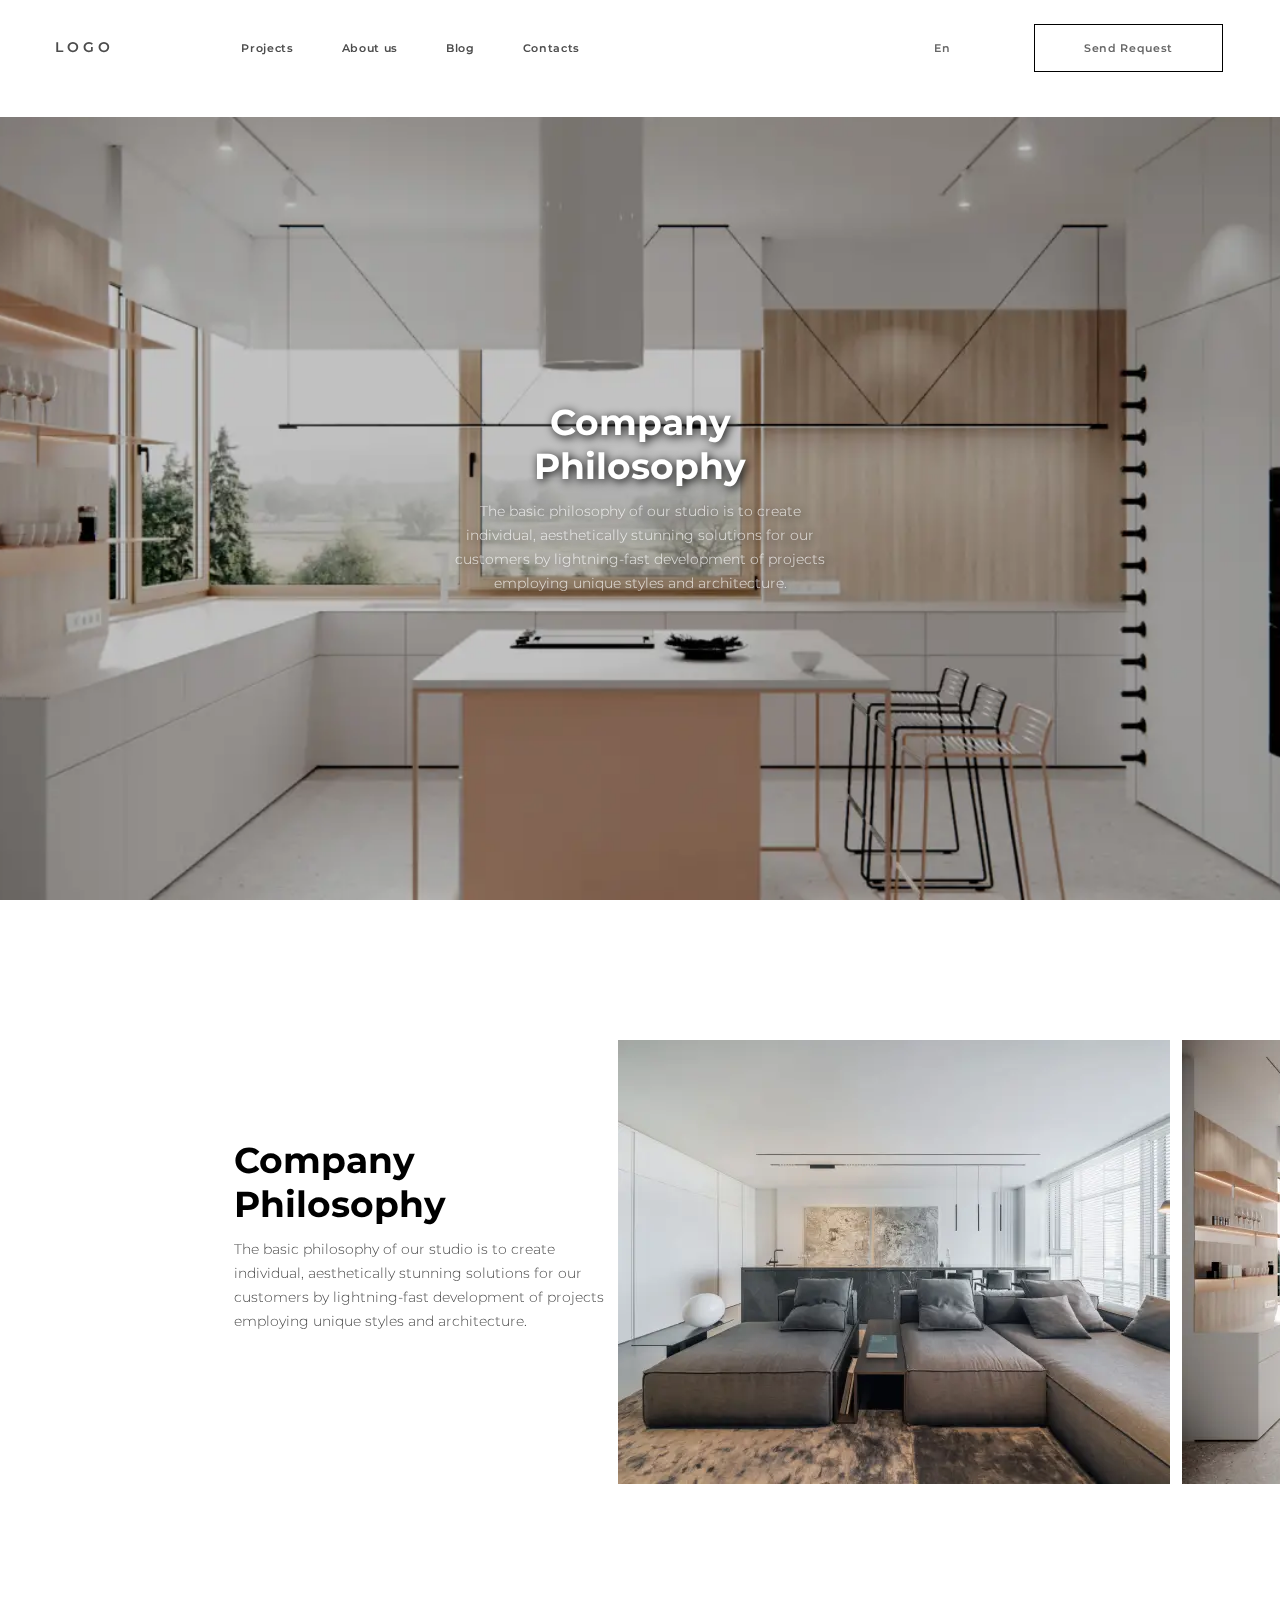
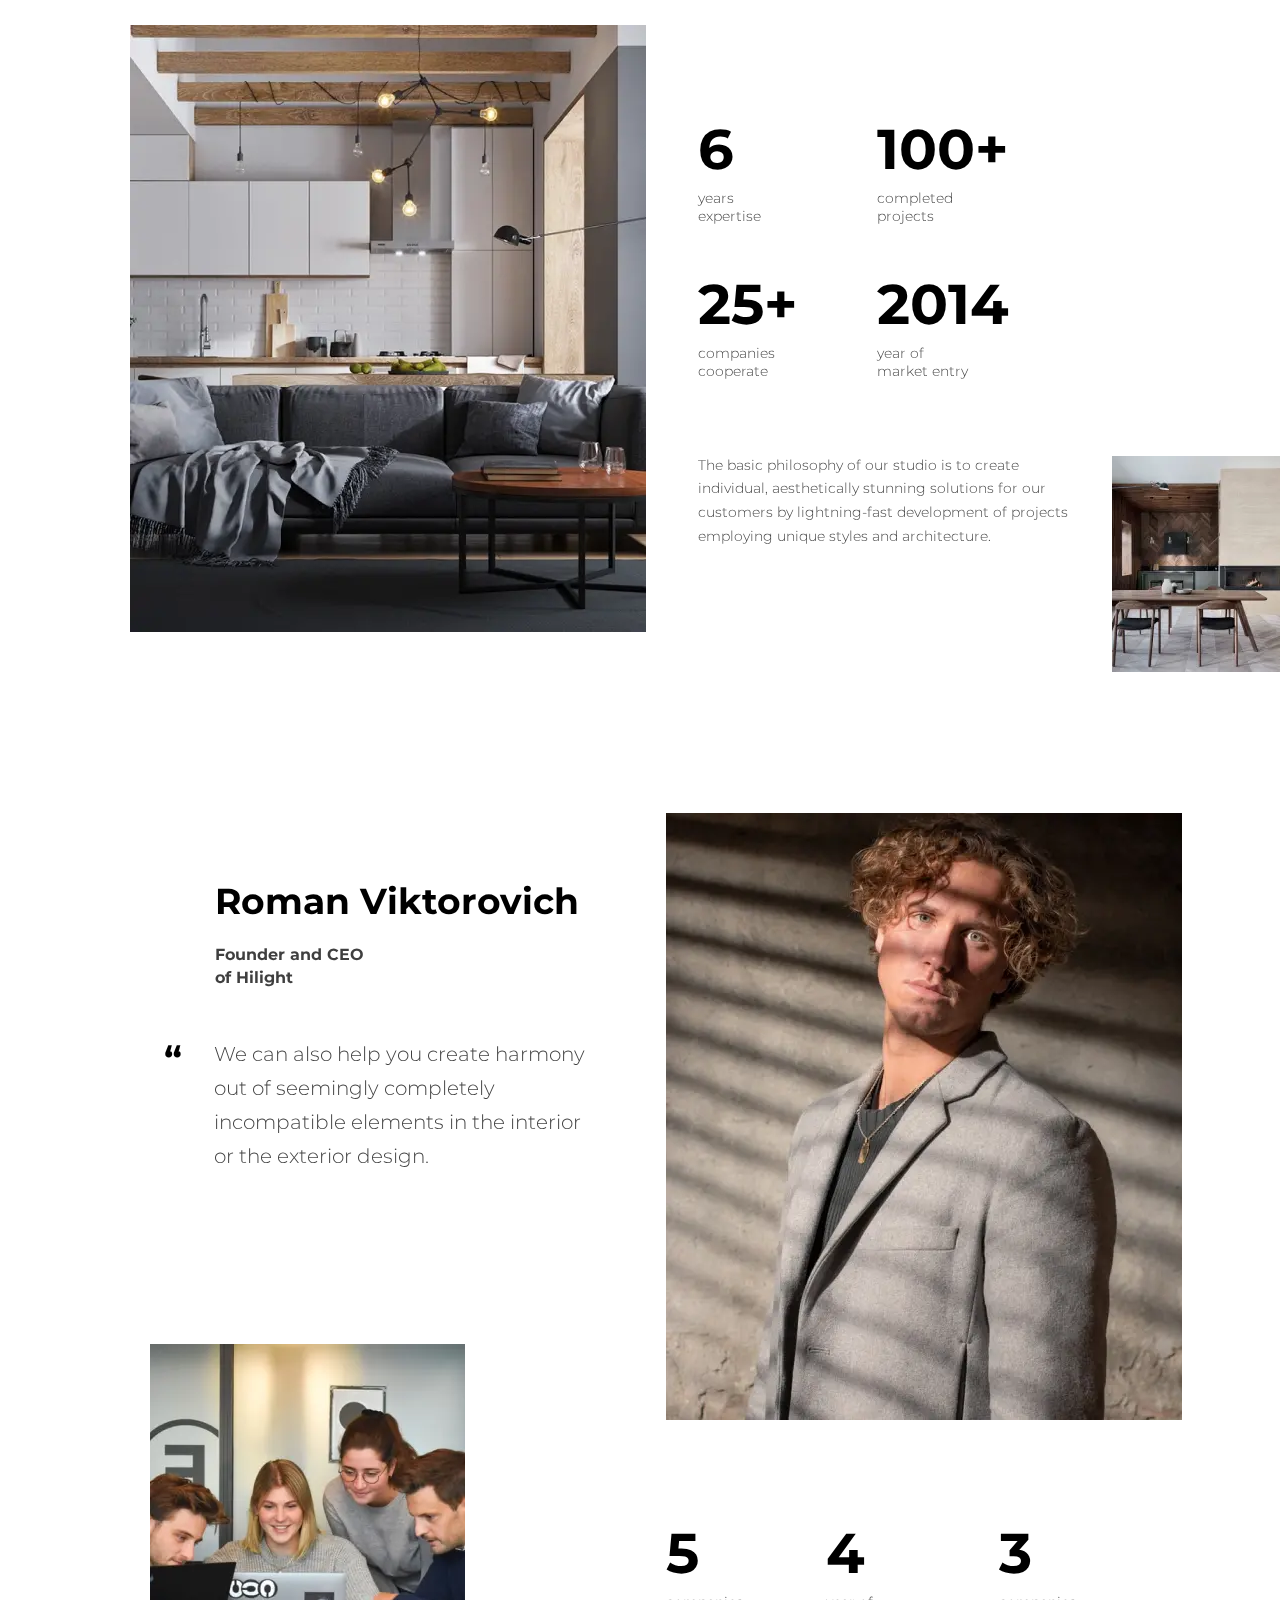
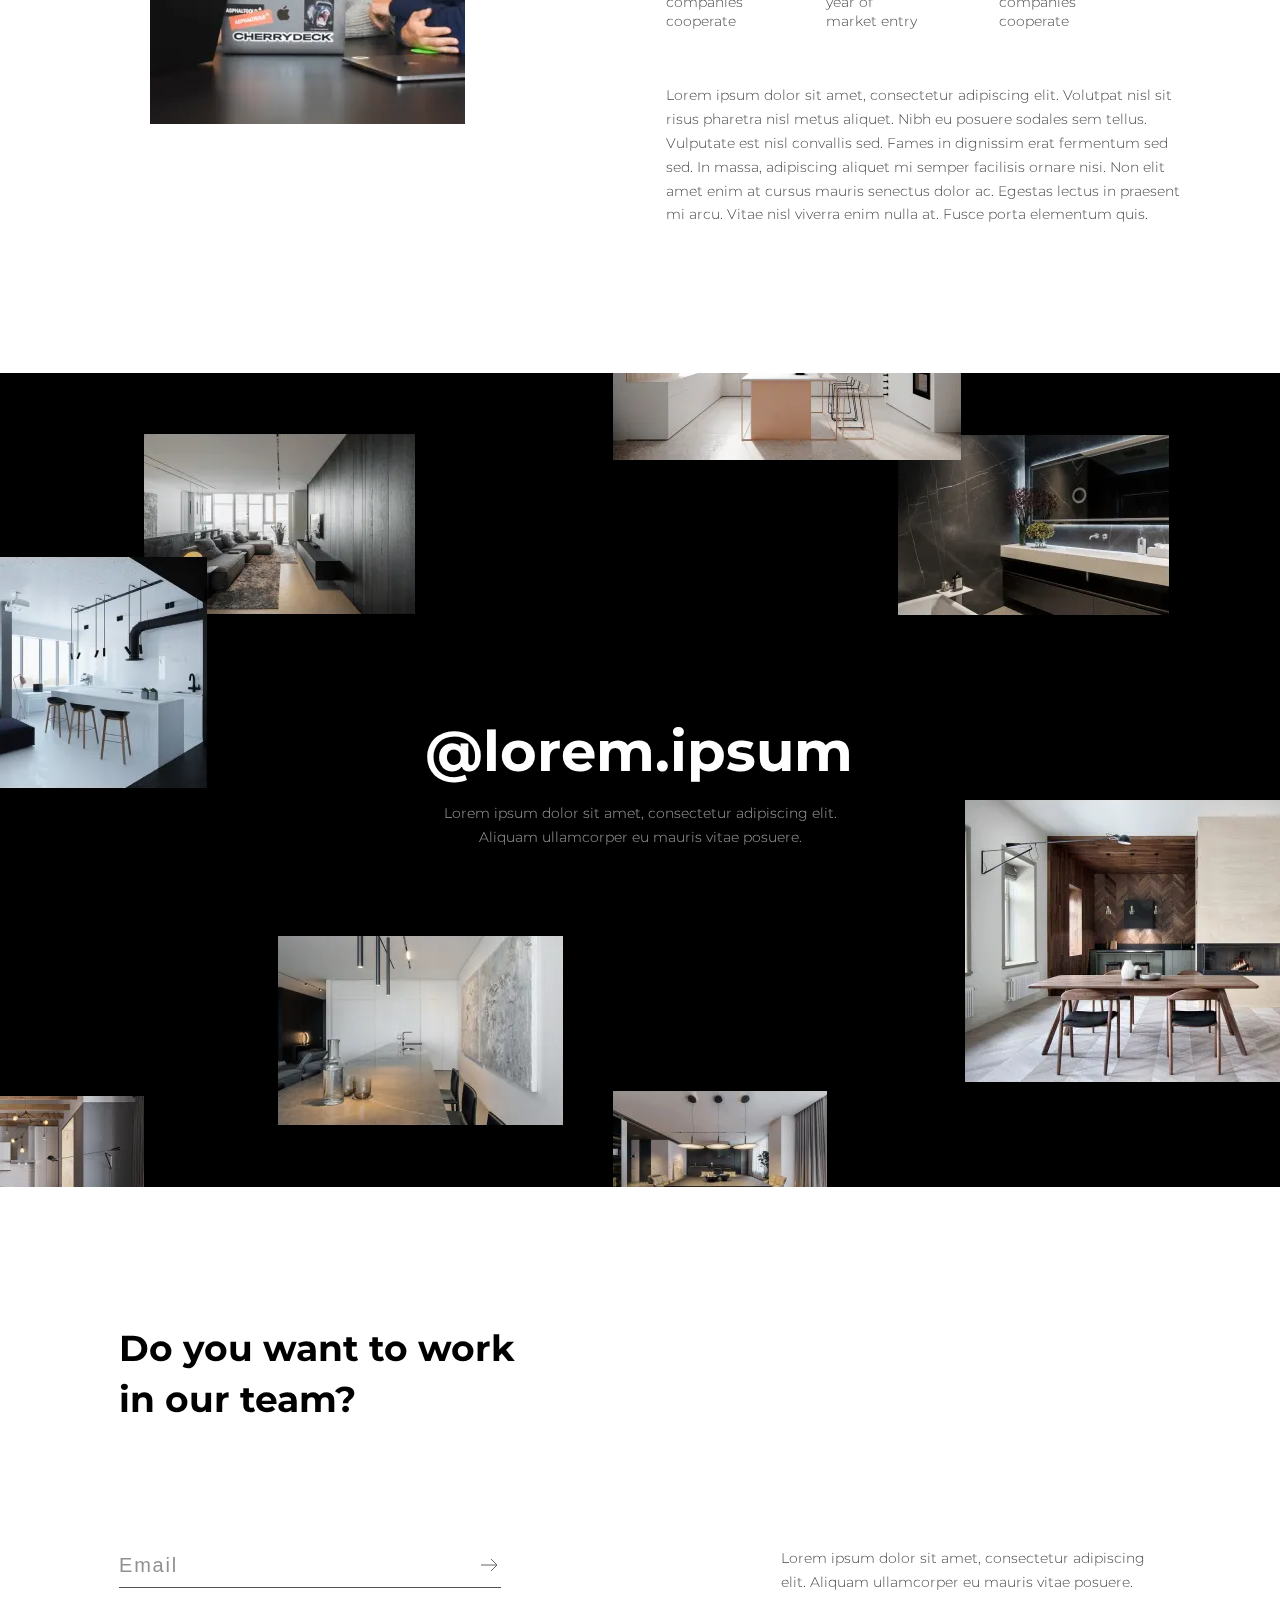
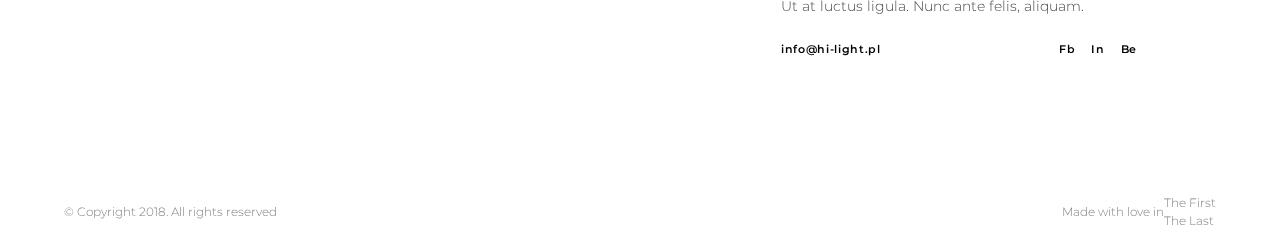
==== commit a06c1fed: "pop-up adaptive about 1" ====
--- a/about.html
+++ b/about.html
@@ -21,7 +21,7 @@
     <button class="header__burger">         <span></span><span>Menu</span>     </button>-    <div class="burger-menu">+    <div class="burger-menu fullHeight">         <ul class="menu-burger">             <li class="menu-burger__item">                 <a href="index.html">Home</a>@@ -91,7 +91,7 @@
         <button class="button opacity-button request-pop-up">Send Request</button>     </div> -    <div class="pop-up wrapper_">+    <div class="pop-up wrapper_ fullHeight">         <button class="pop-up__close"><span></span></button>         <div class="pop-up__container wrapper_">             <form class="pop-up__data" id="pop-up-form" action="" type="post">@@ -164,7 +164,7 @@
     </div> </header>     <main class="main">-        <section class="about-bg">+        <section class="about-bg fullHeight">             <div class="about-bg__title">                 <h2>Company<br> Philosophy </h2>                 <p>The basic philosophy of our studio is to create individual, aesthetically stunning solutions for our@@ -182,7 +182,7 @@
                     </p>                 </div>                 <div class="about-slider__images swiper">-                    <div class="swiper-wrapper">+                    <div class="swiper-wrapper about-slider__images_wrapper">                         <div class="swiper-slide">                             <picture><source srcset="img/about/slide1.webp" type="image/webp"><img src="img/about/slide1.jpg" alt="design 1"></picture>                         </div>@@ -195,7 +195,13 @@
         </section>         <section class="wrapper-no-limits">             <div class="about-stats container-not-left">-                <picture><source srcset="img/about/1.webp" type="image/webp"><img src="img/about/1.jpg" alt="living room"></picture>+                <picture>+                    <source media="(max-width: 800px) and (min-width: 500.1px)" srcset="img/main/project3.webp"+                        type="image/webp">+                    <source media="(min-width: 800.1px)" srcset="img/about/1.webp" type="image/webp">+                    <source media="(max-width: 500px)" srcset="img/about/1.webp" type="image/webp">+                    <img class="ceo__img" srcset="img/about/1.jpg, img/main/project3.jpg 800w" alt="kitchen">+                </picture>                 <div class="about-stats__data ab-stats">                     <div class="ab-stats__items">                         <div>--- a/css/style.min.css
+++ b/css/style.min.css
@@ -1 +1 @@
-@font-face{font-family:swiper-icons;src:url('data:application/font-woff;charset=utf-8;base64, [base64]//wADZ2x5ZgAAAywAAADMAAAD2MHtryVoZWFkAAABbAAAADAAAAA2E2+eoWhoZWEAAAGcAAAAHwAAACQC9gDzaG10eAAAAigAAAAZAAAArgJkABFsb2NhAAAC0AAAAFoAAABaFQAUGG1heHAAAAG8AAAAHwAAACAAcABAbmFtZQAAA/gAAAE5AAACXvFdBwlwb3N0AAAFNAAAAGIAAACE5s74hXjaY2BkYGAAYpf5Hu/j+W2+MnAzMYDAzaX6QjD6/4//Bxj5GA8AuRwMYGkAPywL13jaY2BkYGA88P8Agx4j+/8fQDYfA1AEBWgDAIB2BOoAeNpjYGRgYNBh4GdgYgABEMnIABJzYNADCQAACWgAsQB42mNgYfzCOIGBlYGB0YcxjYGBwR1Kf2WQZGhhYGBiYGVmgAFGBiQQkOaawtDAoMBQxXjg/wEGPcYDDA4wNUA2CCgwsAAAO4EL6gAAeNpj2M0gyAACqxgGNWBkZ2D4/wMA+xkDdgAAAHjaY2BgYGaAYBkGRgYQiAHyGMF8FgYHIM3DwMHABGQrMOgyWDLEM1T9/w8UBfEMgLzE////P/5//f/V/xv+r4eaAAeMbAxwIUYmIMHEgKYAYjUcsDAwsLKxc3BycfPw8jEQA/[base64]/uznmfPFBNODM2K7MTQ45YEAZqGP81AmGGcF3iPqOop0r1SPTaTbVkfUe4HXj97wYE+yNwWYxwWu4v1ugWHgo3S1XdZEVqWM7ET0cfnLGxWfkgR42o2PvWrDMBSFj/IHLaF0zKjRgdiVMwScNRAoWUoH78Y2icB/yIY09An6AH2Bdu/UB+yxopYshQiEvnvu0dURgDt8QeC8PDw7Fpji3fEA4z/PEJ6YOB5hKh4dj3EvXhxPqH/SKUY3rJ7srZ4FZnh1PMAtPhwP6fl2PMJMPDgeQ4rY8YT6Gzao0eAEA409DuggmTnFnOcSCiEiLMgxCiTI6Cq5DZUd3Qmp10vO0LaLTd2cjN4fOumlc7lUYbSQcZFkutRG7g6JKZKy0RmdLY680CDnEJ+UMkpFFe1RN7nxdVpXrC4aTtnaurOnYercZg2YVmLN/d/gczfEimrE/fs/bOuq29Zmn8tloORaXgZgGa78yO9/cnXm2BpaGvq25Dv9S4E9+5SIc9PqupJKhYFSSl47+Qcr1mYNAAAAeNptw0cKwkAAAMDZJA8Q7OUJvkLsPfZ6zFVERPy8qHh2YER+3i/BP83vIBLLySsoKimrqKqpa2hp6+jq6RsYGhmbmJqZSy0sraxtbO3sHRydnEMU4uR6yx7JJXveP7WrDycAAAAAAAH//wACeNpjYGRgYOABYhkgZgJCZgZNBkYGLQZtIJsFLMYAAAw3ALgAeNolizEKgDAQBCchRbC2sFER0YD6qVQiBCv/H9ezGI6Z5XBAw8CBK/m5iQQVauVbXLnOrMZv2oLdKFa8Pjuru2hJzGabmOSLzNMzvutpB3N42mNgZGBg4GKQYzBhYMxJLMlj4GBgAYow/P/PAJJhLM6sSoWKfWCAAwDAjgbRAAB42mNgYGBkAIIbCZo5IPrmUn0hGA0AO8EFTQAA');font-weight:400;font-style:normal}:root{--swiper-theme-color:#007aff}.swiper{margin-left:auto;margin-right:auto;position:relative;overflow:hidden;list-style:none;padding:0;z-index:1}.swiper-vertical>.swiper-wrapper{flex-direction:column}.swiper-wrapper{position:relative;width:100%;height:100%;z-index:1;display:flex;transition-property:transform;box-sizing:content-box}.swiper-android .swiper-slide,.swiper-wrapper{transform:translate3d(0,0,0)}.swiper-pointer-events{touch-action:pan-y}.swiper-pointer-events.swiper-vertical{touch-action:pan-x}.swiper-slide{flex-shrink:0;width:100%;height:100%;position:relative;transition-property:transform}.swiper-slide-invisible-blank{visibility:hidden}.swiper-autoheight,.swiper-autoheight .swiper-slide{height:auto}.swiper-autoheight .swiper-wrapper{align-items:flex-start;transition-property:transform,height}.swiper-backface-hidden .swiper-slide{transform:translateZ(0);-webkit-backface-visibility:hidden;backface-visibility:hidden}.swiper-3d,.swiper-3d.swiper-css-mode .swiper-wrapper{perspective:1200px}.swiper-3d .swiper-cube-shadow,.swiper-3d .swiper-slide,.swiper-3d .swiper-slide-shadow,.swiper-3d .swiper-slide-shadow-bottom,.swiper-3d .swiper-slide-shadow-left,.swiper-3d .swiper-slide-shadow-right,.swiper-3d .swiper-slide-shadow-top,.swiper-3d .swiper-wrapper{transform-style:preserve-3d}.swiper-3d .swiper-slide-shadow,.swiper-3d .swiper-slide-shadow-bottom,.swiper-3d .swiper-slide-shadow-left,.swiper-3d .swiper-slide-shadow-right,.swiper-3d .swiper-slide-shadow-top{position:absolute;left:0;top:0;width:100%;height:100%;pointer-events:none;z-index:10}.swiper-3d .swiper-slide-shadow{background:rgba(0,0,0,.15)}.swiper-3d .swiper-slide-shadow-left{background-image:linear-gradient(to left,rgba(0,0,0,.5),rgba(0,0,0,0))}.swiper-3d .swiper-slide-shadow-right{background-image:linear-gradient(to right,rgba(0,0,0,.5),rgba(0,0,0,0))}.swiper-3d .swiper-slide-shadow-top{background-image:linear-gradient(to top,rgba(0,0,0,.5),rgba(0,0,0,0))}.swiper-3d .swiper-slide-shadow-bottom{background-image:linear-gradient(to bottom,rgba(0,0,0,.5),rgba(0,0,0,0))}.swiper-css-mode>.swiper-wrapper{overflow:auto;scrollbar-width:none;-ms-overflow-style:none}.swiper-css-mode>.swiper-wrapper::-webkit-scrollbar{display:none}.swiper-css-mode>.swiper-wrapper>.swiper-slide{scroll-snap-align:start start}.swiper-horizontal.swiper-css-mode>.swiper-wrapper{scroll-snap-type:x mandatory}.swiper-vertical.swiper-css-mode>.swiper-wrapper{scroll-snap-type:y mandatory}.swiper-centered>.swiper-wrapper::before{content:'';flex-shrink:0;order:9999}.swiper-centered.swiper-horizontal>.swiper-wrapper>.swiper-slide:first-child{margin-inline-start:var(--swiper-centered-offset-before)}.swiper-centered.swiper-horizontal>.swiper-wrapper::before{height:100%;min-height:1px;width:var(--swiper-centered-offset-after)}.swiper-centered.swiper-vertical>.swiper-wrapper>.swiper-slide:first-child{margin-block-start:var(--swiper-centered-offset-before)}.swiper-centered.swiper-vertical>.swiper-wrapper::before{width:100%;min-width:1px;height:var(--swiper-centered-offset-after)}.swiper-centered>.swiper-wrapper>.swiper-slide{scroll-snap-align:center center}.swiper-virtual .swiper-slide{-webkit-backface-visibility:hidden;transform:translateZ(0)}.swiper-virtual.swiper-css-mode .swiper-wrapper::after{content:'';position:absolute;left:0;top:0;pointer-events:none}.swiper-virtual.swiper-css-mode.swiper-horizontal .swiper-wrapper::after{height:1px;width:var(--swiper-virtual-size)}.swiper-virtual.swiper-css-mode.swiper-vertical .swiper-wrapper::after{width:1px;height:var(--swiper-virtual-size)}:root{--swiper-navigation-size:44px}.swiper-button-next,.swiper-button-prev{position:absolute;top:50%;width:calc(var(--swiper-navigation-size)/ 44 * 27);height:var(--swiper-navigation-size);margin-top:calc(0px - (var(--swiper-navigation-size)/ 2));z-index:10;cursor:pointer;display:flex;align-items:center;justify-content:center;color:var(--swiper-navigation-color,var(--swiper-theme-color))}.swiper-button-next.swiper-button-disabled,.swiper-button-prev.swiper-button-disabled{opacity:.35;cursor:auto;pointer-events:none}.swiper-button-next.swiper-button-hidden,.swiper-button-prev.swiper-button-hidden{opacity:0;cursor:auto;pointer-events:none}.swiper-navigation-disabled .swiper-button-next,.swiper-navigation-disabled .swiper-button-prev{display:none!important}.swiper-button-next:after,.swiper-button-prev:after{font-family:swiper-icons;font-size:var(--swiper-navigation-size);text-transform:none!important;letter-spacing:0;font-variant:initial;line-height:1}.swiper-button-prev,.swiper-rtl .swiper-button-next{left:10px;right:auto}.swiper-button-prev:after,.swiper-rtl .swiper-button-next:after{content:'prev'}.swiper-button-next,.swiper-rtl .swiper-button-prev{right:10px;left:auto}.swiper-button-next:after,.swiper-rtl .swiper-button-prev:after{content:'next'}.swiper-button-lock{display:none}.swiper-pagination{position:absolute;text-align:center;transition:.3s opacity;transform:translate3d(0,0,0);z-index:10}.swiper-pagination.swiper-pagination-hidden{opacity:0}.swiper-pagination-disabled>.swiper-pagination,.swiper-pagination.swiper-pagination-disabled{display:none!important}.swiper-horizontal>.swiper-pagination-bullets,.swiper-pagination-bullets.swiper-pagination-horizontal,.swiper-pagination-custom,.swiper-pagination-fraction{bottom:10px;left:0;width:100%}.swiper-pagination-bullets-dynamic{overflow:hidden;font-size:0}.swiper-pagination-bullets-dynamic .swiper-pagination-bullet{transform:scale(.33);position:relative}.swiper-pagination-bullets-dynamic .swiper-pagination-bullet-active{transform:scale(1)}.swiper-pagination-bullets-dynamic .swiper-pagination-bullet-active-main{transform:scale(1)}.swiper-pagination-bullets-dynamic .swiper-pagination-bullet-active-prev{transform:scale(.66)}.swiper-pagination-bullets-dynamic .swiper-pagination-bullet-active-prev-prev{transform:scale(.33)}.swiper-pagination-bullets-dynamic .swiper-pagination-bullet-active-next{transform:scale(.66)}.swiper-pagination-bullets-dynamic .swiper-pagination-bullet-active-next-next{transform:scale(.33)}.swiper-pagination-bullet{width:var(--swiper-pagination-bullet-width,var(--swiper-pagination-bullet-size,8px));height:var(--swiper-pagination-bullet-height,var(--swiper-pagination-bullet-size,8px));display:inline-block;border-radius:50%;background:var(--swiper-pagination-bullet-inactive-color,#000);opacity:var(--swiper-pagination-bullet-inactive-opacity,.2)}button.swiper-pagination-bullet{border:none;margin:0;padding:0;box-shadow:none;-webkit-appearance:none;appearance:none}.swiper-pagination-clickable .swiper-pagination-bullet{cursor:pointer}.swiper-pagination-bullet:only-child{display:none!important}.swiper-pagination-bullet-active{opacity:var(--swiper-pagination-bullet-opacity,1);background:var(--swiper-pagination-color,var(--swiper-theme-color))}.swiper-pagination-vertical.swiper-pagination-bullets,.swiper-vertical>.swiper-pagination-bullets{right:10px;top:50%;transform:translate3d(0,-50%,0)}.swiper-pagination-vertical.swiper-pagination-bullets .swiper-pagination-bullet,.swiper-vertical>.swiper-pagination-bullets .swiper-pagination-bullet{margin:var(--swiper-pagination-bullet-vertical-gap,6px) 0;display:block}.swiper-pagination-vertical.swiper-pagination-bullets.swiper-pagination-bullets-dynamic,.swiper-vertical>.swiper-pagination-bullets.swiper-pagination-bullets-dynamic{top:50%;transform:translateY(-50%);width:8px}.swiper-pagination-vertical.swiper-pagination-bullets.swiper-pagination-bullets-dynamic .swiper-pagination-bullet,.swiper-vertical>.swiper-pagination-bullets.swiper-pagination-bullets-dynamic .swiper-pagination-bullet{display:inline-block;transition:.2s transform,.2s top}.swiper-horizontal>.swiper-pagination-bullets .swiper-pagination-bullet,.swiper-pagination-horizontal.swiper-pagination-bullets .swiper-pagination-bullet{margin:0 var(--swiper-pagination-bullet-horizontal-gap,4px)}.swiper-horizontal>.swiper-pagination-bullets.swiper-pagination-bullets-dynamic,.swiper-pagination-horizontal.swiper-pagination-bullets.swiper-pagination-bullets-dynamic{left:50%;transform:translateX(-50%);white-space:nowrap}.swiper-horizontal>.swiper-pagination-bullets.swiper-pagination-bullets-dynamic .swiper-pagination-bullet,.swiper-pagination-horizontal.swiper-pagination-bullets.swiper-pagination-bullets-dynamic .swiper-pagination-bullet{transition:.2s transform,.2s left}.swiper-horizontal.swiper-rtl>.swiper-pagination-bullets-dynamic .swiper-pagination-bullet{transition:.2s transform,.2s right}.swiper-pagination-progressbar{background:rgba(0,0,0,.25);position:absolute}.swiper-pagination-progressbar .swiper-pagination-progressbar-fill{background:var(--swiper-pagination-color,var(--swiper-theme-color));position:absolute;left:0;top:0;width:100%;height:100%;transform:scale(0);transform-origin:left top}.swiper-rtl .swiper-pagination-progressbar .swiper-pagination-progressbar-fill{transform-origin:right top}.swiper-horizontal>.swiper-pagination-progressbar,.swiper-pagination-progressbar.swiper-pagination-horizontal,.swiper-pagination-progressbar.swiper-pagination-vertical.swiper-pagination-progressbar-opposite,.swiper-vertical>.swiper-pagination-progressbar.swiper-pagination-progressbar-opposite{width:100%;height:4px;left:0;top:0}.swiper-horizontal>.swiper-pagination-progressbar.swiper-pagination-progressbar-opposite,.swiper-pagination-progressbar.swiper-pagination-horizontal.swiper-pagination-progressbar-opposite,.swiper-pagination-progressbar.swiper-pagination-vertical,.swiper-vertical>.swiper-pagination-progressbar{width:4px;height:100%;left:0;top:0}.swiper-pagination-lock{display:none}.swiper-scrollbar{border-radius:10px;position:relative;-ms-touch-action:none;background:rgba(0,0,0,.1)}.swiper-scrollbar-disabled>.swiper-scrollbar,.swiper-scrollbar.swiper-scrollbar-disabled{display:none!important}.swiper-horizontal>.swiper-scrollbar,.swiper-scrollbar.swiper-scrollbar-horizontal{position:absolute;left:1%;bottom:3px;z-index:50;height:5px;width:98%}.swiper-scrollbar.swiper-scrollbar-vertical,.swiper-vertical>.swiper-scrollbar{position:absolute;right:3px;top:1%;z-index:50;width:5px;height:98%}.swiper-scrollbar-drag{height:100%;width:100%;position:relative;background:rgba(0,0,0,.5);border-radius:10px;left:0;top:0}.swiper-scrollbar-cursor-drag{cursor:move}.swiper-scrollbar-lock{display:none}.swiper-zoom-container{width:100%;height:100%;display:flex;justify-content:center;align-items:center;text-align:center}.swiper-zoom-container>canvas,.swiper-zoom-container>img,.swiper-zoom-container>svg{max-width:100%;max-height:100%;object-fit:contain}.swiper-slide-zoomed{cursor:move}.swiper-lazy-preloader{width:42px;height:42px;position:absolute;left:50%;top:50%;margin-left:-21px;margin-top:-21px;z-index:10;transform-origin:50%;box-sizing:border-box;border:4px solid var(--swiper-preloader-color,var(--swiper-theme-color));border-radius:50%;border-top-color:transparent}.swiper-watch-progress .swiper-slide-visible .swiper-lazy-preloader,.swiper:not(.swiper-watch-progress) .swiper-lazy-preloader{animation:swiper-preloader-spin 1s infinite linear}.swiper-lazy-preloader-white{--swiper-preloader-color:#fff}.swiper-lazy-preloader-black{--swiper-preloader-color:#000}@keyframes swiper-preloader-spin{0%{transform:rotate(0)}100%{transform:rotate(360deg)}}.swiper .swiper-notification{position:absolute;left:0;top:0;pointer-events:none;opacity:0;z-index:-1000}.swiper-free-mode>.swiper-wrapper{transition-timing-function:ease-out;margin:0 auto}.swiper-grid>.swiper-wrapper{flex-wrap:wrap}.swiper-grid-column>.swiper-wrapper{flex-wrap:wrap;flex-direction:column}.swiper-fade.swiper-free-mode .swiper-slide{transition-timing-function:ease-out}.swiper-fade .swiper-slide{pointer-events:none;transition-property:opacity}.swiper-fade .swiper-slide .swiper-slide{pointer-events:none}.swiper-fade .swiper-slide-active,.swiper-fade .swiper-slide-active .swiper-slide-active{pointer-events:auto}.swiper-cube{overflow:visible}.swiper-cube .swiper-slide{pointer-events:none;-webkit-backface-visibility:hidden;backface-visibility:hidden;z-index:1;visibility:hidden;transform-origin:0 0;width:100%;height:100%}.swiper-cube .swiper-slide .swiper-slide{pointer-events:none}.swiper-cube.swiper-rtl .swiper-slide{transform-origin:100% 0}.swiper-cube .swiper-slide-active,.swiper-cube .swiper-slide-active .swiper-slide-active{pointer-events:auto}.swiper-cube .swiper-slide-active,.swiper-cube .swiper-slide-next,.swiper-cube .swiper-slide-next+.swiper-slide,.swiper-cube .swiper-slide-prev{pointer-events:auto;visibility:visible}.swiper-cube .swiper-slide-shadow-bottom,.swiper-cube .swiper-slide-shadow-left,.swiper-cube .swiper-slide-shadow-right,.swiper-cube .swiper-slide-shadow-top{z-index:0;-webkit-backface-visibility:hidden;backface-visibility:hidden}.swiper-cube .swiper-cube-shadow{position:absolute;left:0;bottom:0;width:100%;height:100%;opacity:.6;z-index:0}.swiper-cube .swiper-cube-shadow:before{content:'';background:#000;position:absolute;left:0;top:0;bottom:0;right:0;filter:blur(50px)}.swiper-flip{overflow:visible}.swiper-flip .swiper-slide{pointer-events:none;-webkit-backface-visibility:hidden;backface-visibility:hidden;z-index:1}.swiper-flip .swiper-slide .swiper-slide{pointer-events:none}.swiper-flip .swiper-slide-active,.swiper-flip .swiper-slide-active .swiper-slide-active{pointer-events:auto}.swiper-flip .swiper-slide-shadow-bottom,.swiper-flip .swiper-slide-shadow-left,.swiper-flip .swiper-slide-shadow-right,.swiper-flip .swiper-slide-shadow-top{z-index:0;-webkit-backface-visibility:hidden;backface-visibility:hidden}.swiper-creative .swiper-slide{-webkit-backface-visibility:hidden;backface-visibility:hidden;overflow:hidden;transition-property:transform,opacity,height}.swiper-cards{overflow:visible}.swiper-cards .swiper-slide{transform-origin:center bottom;-webkit-backface-visibility:hidden;backface-visibility:hidden;overflow:hidden}.header{position:fixed;top:0;left:0;width:100vw;display:flex;align-items:center;min-height:96px;padding:0 4.45% 0 4.3%;font-weight:600;mix-blend-mode:difference;color:#b3b3b3;transition:all .3s ease 0s;z-index:999}.header>*{z-index:1}.header__menu{margin-left:10.9%;order:2}.header__logo{letter-spacing:4px;order:1}.header__burger{order:3}.header__end{display:flex;margin-left:auto;order:4}.header__end *{mix-blend-mode:difference;color:#999}.header__end>:not(:first-child){margin-left:83px}.header.menu-opened{mix-blend-mode:normal;padding-top:15px}.header.menu-opened .header__burger{margin-top:10px}.header.pop-up-opened{mix-blend-mode:normal}.menu{display:flex;font-size:11px;line-height:13px;letter-spacing:.06em}.burger-menu{position:fixed;top:-105vh;left:0;width:100vw;height:100vh;overflow:hidden;border-radius:0 0 30vw 30vw;background:#080808;opacity:.98;z-index:0;transition:all .5s ease 0s,border-radius .3s ease .15s;display:flex;align-items:center;padding-left:20.6%}.burger-menu__footer{display:flex;align-items:center;position:absolute;bottom:40px;left:56px;z-index:100;color:#fff;font-size:11px}.burger-menu__footer>span :not(:last-child){margin-right:17px}.burger-menu__footer>span{margin-right:80px}.burger-menu__footer>label{margin-right:40px}.burger-menu__footer>a{letter-spacing:.06em;margin-right:32px}.burger-menu__footer input{position:absolute;opacity:0!important}.burger-menu.menu-opened{visibility:visible!important;top:0!important;border-radius:0}.menu-burger{margin-bottom:14px}.menu-burger>:not(:last-child){margin-bottom:4.4vh}.menu-burger__item{transition:all .3s ease 0s;font-weight:700;font-size:32px;line-height:39px;color:#fff;opacity:.5}.menu-burger__item:hover{opacity:1;padding-left:30px}.opacity-button{border:1px solid #fff;box-shadow:none}.pop-up{position:fixed;top:50vh;left:50vw;width:100vw;height:100vh;transform:translate(-50%,-50%) scale(0);visibility:hidden;opacity:0;display:flex;overflow-y:auto;background:rgba(0,0,0,.98);transition:all .5s ease 0s;z-index:2}.pop-up.pop-up-opened{visibility:visible;top:0;left:0;opacity:1;transform:translate(0,0) scale(1)}.pop-up__close{display:flex;position:absolute;right:38px;top:47px}.pop-up__close span{display:flex;transform-origin:center;transform:rotate(45deg);width:21px;height:1px;background:#fff;z-index:2}.pop-up__close span::after{content:"";width:21px;height:1px;background:#fff;transform-origin:center;transform:rotate(90deg);z-index:2}.pop-up__container{display:flex;position:absolute;top:7.7%;left:50%;transform:translate(-50%,0);max-width:1046px;min-height:803px;width:100%;height:803px;align-self:center;margin:0 auto 18px;align-items:center;justify-content:center;background:#f2f2f2}.pop-up__data{color:#3a3e4b!important}.pop-up__data>*{display:flex;flex-direction:column;max-width:800px;width:100%;min-height:330px;padding:42px 69px 5px;background:#fff;border:1px solid rgba(0,0,0,.1)}.pop-up__data>:not(:last-child){margin-bottom:6px;min-height:354px}.pop-up__data_info h4{text-align:center;margin-bottom:24px}.pop-up__data_info>div{display:inherit;flex-wrap:wrap;justify-content:space-between}.pop-up__data_info textarea{width:100%;min-height:50px;max-height:130px;margin-top:-15px;font-family:Montserrat;font-weight:400;font-size:11px;white-space:wrap;background:0 0;border-bottom:1px solid rgba(214,214,214,.7)}.pop-up__data_info textarea::placeholder{font-family:Montserrat;color:#3a3e4b;font-weight:600!important;font-size:11px;line-height:13px;letter-spacing:.06em}.pop-up__data_info input{width:47.3%;font-family:Montserrat;font-weight:400;font-size:11px;line-height:13px;letter-spacing:.06em;height:30px;margin-bottom:30.7px;background:0 0;border-bottom:1px solid rgba(214,214,214,.7)}.pop-up__data_info input::placeholder{font-family:Montserrat;letter-spacing:.06em;font-weight:600!important;font-size:11px;color:#3a3e4b}.pop-up__data_send>label{font-size:11px;font-weight:600;letter-spacing:.06em;line-height:15px}.pop-up__data_send input#file{position:relative;width:39px;height:39px;cursor:pointer;border-radius:50%}.pop-up__data_send input#file::after{content:"+";display:flex;align-items:center;justify-content:center;color:#434343;font-size:20px;position:absolute;top:0;left:0;width:100%;height:100%;background:#f7f7f6;border-radius:inherit;border:1px dashed rgba(58,62,75,.08);z-index:2}.pop-up__data_send #range{position:relative;display:flex;width:97%;margin:21.5px 0 53px 1.5%}.pop-up__data_send #range>:not(:first-child){margin-left:auto}.pop-up__data_send #range span{position:relative;display:flex;flex-direction:column;justify-content:end;align-items:center;min-height:40px}.pop-up__data_send #range label{position:absolute;top:0;white-space:nowrap}.pop-up__data_send #range input{position:absolute;width:20px;height:20px;bottom:0}.pop-up__data_send #range input+span::after{content:"";position:absolute;align-self:center;bottom:0;width:20px;height:20px;border-radius:50%;z-index:1;background:#f7f7f6}.pop-up__data_send #range input:checked+span::after{content:"";box-shadow:0 0 3px rgba(0,0,0,.5);background:#fff}.pop-up__data_send #range input::after{content:"";position:absolute;top:1px;left:1px;width:18px;height:18px;border-radius:50%;background:#afb0b2;border:7px solid #f7f7f6;z-index:2;transition:border .5s ease 0s}.pop-up__data_send #range input:checked::after{content:"";position:absolute;top:1px;left:1px;width:18px;height:18px;border-radius:50%;background:#fff;border:7px solid #1d1f26;z-index:3}.pop-up__data_send #range label{font-weight:500;font-size:9px;line-height:11px;letter-spacing:.06em;z-index:5}.pop-up__data_send #range::after{content:"";position:absolute;bottom:9px;left:0;margin-left:1%;width:98%;height:2px;background:rgba(214,214,214,.3);z-index:1}.pop-up__data_send .file-details{margin-left:12px;line-height:18px;align-self:center}.pop-up__data_send span:has(.file-details){position:relative;display:flex}.pop-up__data_send span:has(.file-details) p{font-weight:600;font-size:11px;line-height:13px;color:#3a3e4b;letter-spacing:.06em}.pop-up__data_send span:has(.file-details) span{font-weight:500;font-size:9px;line-height:11px;color:rgba(58,62,75,.45);letter-spacing:.06em}.pop-up__data_send span:has(.file-details) button{position:absolute;right:0}#pop-up-list{position:absolute;opacity:0;top:-100vh}.pop-up-list{position:relative;width:47.3%}.pop-up-list input{width:100%}.pop-up-list__items{position:absolute;visibility:hidden;opacity:0}.footer{position:absolute;bottom:0;width:100%;min-height:80px;padding:0 64px;z-index:100;font-size:12px;line-height:18px;display:flex;justify-content:space-between;align-items:center}.footer__right{display:flex;align-items:center}.c-request{position:relative;display:flex;width:100%;min-height:470px}.c-request__info{position:relative;display:flex;justify-content:space-between;width:100%;height:368px;margin-top:65px}.c-request__info div{z-index:1}.c-lorem{position:relative;display:flex;width:100%;height:100%;justify-content:center;align-items:center}.c-lorem .mobile-lorem{display:none}.c-lorem__text{z-index:20;mix-blend-mode:difference;color:#fff}.c-lorem__text h1{color:inherit;margin:5px 0 15px -2px}.c-lorem__text p{font-size:14px;line-height:24px;text-align:center;opacity:.6}.c-lorem__img{position:absolute;width:100%;height:100%;overflow:hidden}.c-lorem__img>img,.c-lorem__img>picture{position:absolute}.c-contacts{min-height:670px;display:flex;justify-content:space-between;padding:118px 0 158px}.c-contacts__right{display:flex;flex-direction:column;margin-right:1px;align-self:center;letter-spacing:.06em;font-size:11px}.c-contacts__right a{margin-bottom:13px}.c-contacts__right span>:not(:last-child){margin-right:17px}.c-contacts__right-mobile{display:flex;flex-direction:column;margin-right:1px;align-self:center;letter-spacing:.06em;font-size:11px}.c-contacts__right-mobile a{margin-bottom:5px}.c-contacts__right-mobile span>:not(:last-child){margin-right:17px}.c-contacts{max-width:1052px!important}.contact-data>:not(:last-child){margin-bottom:64px}.contact-data>:first-child>h2{margin-bottom:12px}.contact-data>p{opacity:.6}.contact-data__city{display:flex}.contact-data__city>:not(:last-child){margin-right:111px}.contact-data__city h5{margin-bottom:15px}.contact-data__city p{font-size:11px;letter-spacing:.06em;line-height:21px}@font-face{font-family:ProximaNova;src:local("ProximaNova-Bold"),url(../fonts/ProximaNova-Bold.woff) format("truetype");font-weight:700;font-style:normal}@font-face{font-family:Montserrat;src:url(../fonts/Montserrat-VariableFont_wght.ttf) format("truetype");font-weight:700}@font-face{font-family:Montserrat;src:url(../fonts/Montserrat-VariableFont_wght.ttf) format("truetype");font-weight:600}@font-face{font-family:Montserrat;src:url(../fonts/Montserrat-VariableFont_wght.ttf) format("truetype");font-weight:500}@font-face{font-family:Montserrat;src:url(../fonts/Montserrat-VariableFont_wght.ttf) format("truetype");font-weight:400}@font-face{font-family:Montserrat;src:url(../fonts/Montserrat-VariableFont_wght.ttf) format("truetype");font-weight:300}*,::after,::before{padding:0;margin:0;border:0;box-sizing:border-box}a{text-decoration:none;color:inherit;font-weight:600}li,ol,ul{list-style:none}h1,h2,h3,h4,h5,h6{font-weight:700}h1{font-size:56px;line-height:69px;color:#fff}h2{font-size:36px!important;line-height:44px}h3{font-size:28px!important;line-height:35px}h4{font-size:22px!important;line-height:28px}h5{font-size:16px!important;line-height:22px}h6{font-weight:inherit;font-size:inherit}p{opacity:.75}img{width:initial;height:initial}body,html{position:relative;width:100vw;overflow-x:hidden;font-family:Montserrat;font-weight:300;font-size:14px;line-height:170%;color:#080808;background:#fafafa}main{position:relative}.main{background:#fff;color:#000;transition:all 2.5s ease 0s}section{position:relative}.wrapper_{width:100%;padding:0 15px}.wrapper-no-limits{max-width:1440px;margin:0 auto}.container_{max-width:1312px;margin:0 auto}.container-md{max-width:1046px;margin:0 auto}.container-not-left{width:100%;padding-left:197px!important}button{background:0 0;border:none;font-family:inherit;font-size:11px;line-height:13px;letter-spacing:.075em;font-weight:600}.button{padding:0 49px;min-height:48px;display:flex;align-items:center;justify-content:center;font-weight:600!important;letter-spacing:.06em;box-shadow:0 0 2px #000}.button-light{background:#fff;color:#080808;cursor:pointer;transition:all .7s ease 0s}.button-light:hover{background:#000;border:1px solid #fff;color:#fff}.button-dark{background:#3a3e4b;color:#fff;cursor:pointer;transition:all .7s ease 0s}.button-dark:hover{background:#000;border:1px solid #fff;color:#fff}.discover-button{display:flex;align-items:center;font-weight:700;font-size:10px;line-height:12px;letter-spacing:.12em;text-transform:uppercase;text-shadow:1px 0 2px #000;cursor:pointer;width:187px;height:15px;overflow:hidden}.discover-button hr{box-shadow:2px 0 4px #000}.discover-button>hr:first-child{width:8px;height:.5px;background:#000;margin-right:9px}.discover-button>hr:last-child{width:55px;height:.5px;background:#000;margin-left:9px}.dark-bg{background:#000;color:#fff}.light-bg{background:#fff;color:#000}.city-list{position:relative;display:flex;align-items:center;width:117px;height:24px;letter-spacing:0;color:inherit;letter-spacing:.06em;cursor:pointer;padding:0 13px}.city-list__enter{text-shadow:0 0 4px #000}.city-list>img:nth-child(1),.city-list>picture:nth-child(1){margin-top:2px;margin-right:7px}.city-list>img:nth-child(3),.city-list>picture:nth-child(3){margin-left:auto;transition:transform .5s ease 0s;transform:rotate(-180deg)}#ct-list:checked~.city-list>.city-list__items{visibility:visible;height:80px;transition:all .5s ease 0s}#ct-list:checked~.city-list>picture:nth-child(3){transform:rotate(0);transition:transform .5s ease 0s}.city-list__items{display:flex;visibility:hidden;height:0;overflow-y:scroll;flex-direction:column;position:absolute;bottom:110%;left:50%;transform:translate(-50%,0);padding:3px 1px;width:100px;border:1px solid rgba(255,255,255,.6);border-radius:5px 5px 0 0}.city-list__items input{position:absolute!important;opacity:0!important}.city-list__items input:checked~label{color:#fff;font-size:14px}.city-list__items p{line-height:200%;text-align:center;width:90%;align-self:center;border-bottom:1px solid rgba(255,255,255,.5);border-top:1px solid rgba(255,255,255,.5);border-radius:7px}.city-list__items p:hover{color:#fff;font-size:12px;background:rgba(175,175,175,.75);width:100%}.c-gallery{display:flex;flex-direction:column}.c-gallery__one-item{position:relative;width:100%}.c-gallery__one-item>*{position:relative}.c-gallery__one-item img{width:100%}.c-gallery__two-item{position:relative;width:100%}.c-gallery__two-item>*{position:relative}.c-gallery__two-item img{width:100%}.worker-mail{display:flex;flex-direction:column;justify-content:space-between}.worker-mail h2{line-height:51px}.worker-mail_input{position:relative;max-width:382px;width:100%;height:35px;border-bottom:1px solid #515151}.worker-mail_input input{width:100%;height:100%;padding-bottom:10px;background:0 0;font-size:20px;line-height:170.66%;opacity:.8;letter-spacing:.09em}.worker-mail_input button{position:absolute;top:15%;right:3px;mix-blend-mode:difference;opacity:.6}@media (min-width:800px){.header__logo:hover{transform:scale(2) rotate(360deg);transition:transform .25s ease 0s}.menu__item:hover{transform:scale(1.5);transition:transform .5s ease 0s}.c-contacts__right-mobile{display:none}.discover-button:hover{text-shadow:2px 0 4px #000}.discover-button:hover hr{box-shadow:2px 0 4px #000;margin:0;width:100%}.discover-button:hover span{position:absolute;transform:translate(30%,-70%) scale(1.3);transition:all .5s ease 0s}.c-gallery__two-item{display:flex;justify-content:space-between;position:relative;flex-wrap:wrap;width:100%}.c-gallery__two-item>*{position:relative}.c-gallery__two-item>div{width:49.7%}.c-gallery__two-item>div img{width:100%}}@media (min-width:1100.1px){.header__burger{display:none}.c-request__info div{max-width:339px;align-self:flex-end}.c-request__info_title{max-width:424px!important;justify-self:left;align-self:flex-start!important}.c-request__img{position:absolute;left:14.5%;top:39.5%;width:738px;align-self:flex-end;display:flex;justify-content:space-between}.c-request__img>*{position:absolute}.c-request__img>:hover{z-index:2;transform:rotate(0)!important;transition:transform .7s ease 0s}.c-request__img>:hover img{transform:scale(1.75);transition:transform .7s ease 0s}.no-desktop{display:none}}@media (min-width:1100px){.menu__item:not(:last-child){margin-right:48px}.c-request__info p{margin-bottom:45px;text-shadow:1px 1px 3px #000}.c-request__info h2{line-height:51px;text-shadow:1px 1px 3px #000;z-index:1}.city-list{background:rgba(255,255,255,.5);box-shadow:0 1.15336px 1.22544px rgba(0,0,0,.2),inset 0 -.288339px .0720847px rgba(255,255,255,.23);backdrop-filter:blur(1px);border-radius:8.70783px}.city-list__items{background:rgba(125,125,125,.85);color:#c3c3c3}}@media (min-width:2000px){.c-lorem{max-width:2000px;margin:0 auto}}@media (max-width:1100px){.header__menu{visibility:hidden;position:absolute}.header__burger{display:flex;align-items:center;font-weight:600;font-size:11px;line-height:13px;letter-spacing:.06em;color:#b3b3b3;min-height:13px;transition:all .5s ease 0s;margin-bottom:3.5px;margin-left:10.8%;cursor:pointer}.header__burger span{transition:all .3s ease 0s!important}.header__burger span:first-child{margin-top:-6.5px;margin:-6.5px 24px 0 0;display:flex;flex:0 0 28px;height:1.5px;background:#b3b3b3}.header__burger span:first-child::after{transition:all .3s ease .15s!important;content:"";flex:1 1 28px;height:1.5px;background:#b3b3b3;margin-top:7px}.header__burger.menu-opened span:first-child{transform:rotate(45deg)}.header__burger.menu-opened span:first-child::after{transform:rotate(-90deg);margin:0}.header__burger.menu-opened span:last-child{opacity:0}.header__burger.menu-opened .bg-slider__footer{display:none}.header__end>:not(:first-child){margin-left:55px}.header{min-height:92px;padding:0 5.5% 0 5.3%}.burger-menu__footer{bottom:32px;left:56px}.burger-menu__footer>span :not(:last-child){margin-right:17px}.burger-menu__footer>span{margin-right:80px}.burger-menu__footer>label{margin-right:40px}.opacity-button{min-height:42px!important;padding:0 35px}.footer{min-height:86px;padding:0 58px}.c-request__info{flex-direction:column;align-items:center;text-align:center;height:341px}.c-request__info div{max-width:450px;display:flex;flex-direction:column;align-items:center}.c-request__info_title{width:360px!important}.c-request__info h2{line-height:45px}.c-request__info p{margin-bottom:68px}.c-request__img{display:none}.c-lorem picture{transform:scale(.845)}.c-lorem__text h1{color:inherit;margin:10px 0 18px 10px;text-align:center}.c-contacts{padding:104px 0 155px;min-height:628px}.c-contacts{max-width:706px!important}.contact-data>:not(:last-child){margin-bottom:56px}.contact-data__city>:not(:last-child){margin-right:49px}h1{font-size:48px;line-height:59px}h2{font-size:32px!important;line-height:39px}h3{font-size:20px!important;line-height:25.3px}h4{font-size:20px!important;line-height:25px}.container_{max-width:912px}.container-md{max-width:706px}.container-not-left{padding-left:159px!important}.button{min-height:42px}}@media (max-width:1100px) and (max-width:800px){.header__burger span:last-child{display:none}}@media (max-width:1100.1px){.city-list{border:1px solid #c4c4c4;border-radius:88px}.city-list__items{color:#e1e1e1}}@media (max-width:800px){.header__burger{order:4;margin-top:5px}.header__end{order:3}.header__end>:first-child{margin-right:18px;margin-top:3px}.header__end .button{display:none}.header{min-height:60px;padding:0 6.8% 0 6.1%}.burger-menu__footer{bottom:23px;left:24px;width:80%;justify-content:space-between}.burger-menu__footer>span{display:none!important}.burger-menu__footer>label{margin-right:0;align-self:flex-end;margin-bottom:1px}.burger-menu__footer_contacts{display:flex;flex-direction:column;justify-content:end}.burger-menu__footer_contacts a{text-align:right}.burger-menu__footer_contacts>:first-child{margin-bottom:6.5px}.burger-menu__footer_contacts>:last-child{margin-bottom:-1.5px}.footer{justify-content:flex-start;align-items:flex-start;flex-direction:column;min-height:76px;padding:0 25px}.footer>:first-child{margin-bottom:4px}.footer__right{margin-left:4px}.c-request{min-height:1px}.c-request__info{justify-content:start;min-height:1px;height:100%;align-items:flex-start;text-align:left}.c-request__info h2{max-width:82%;line-height:32px;margin-bottom:20px}.c-request__info div{align-items:flex-start}.c-request__info p{margin-bottom:41px}.c-lorem picture{transform:scale(.5)}.c-lorem__text h1{color:inherit;margin:29px 0 0 1px;font-size:31px!important;letter-spacing:.016em}.c-lorem__text p{max-width:85%;margin:14px auto 0}.c-lorem__text p br{display:none}.c-contacts{padding:56px 0 130px;flex-direction:column;justify-content:flex-start}.c-contacts>*{margin-left:1px}.c-contacts__right{display:none}.contact-data>:first-child>h2{margin-bottom:14px}.contact-data>:not(:last-child){margin-bottom:40px}.contact-data>:first-child>p{max-width:90%}.contact-data>:first-child>p br{display:none}.contact-data__city{justify-content:space-between;flex-wrap:wrap;padding-right:29px;margin-bottom:30px!important}.contact-data__city h5{margin-bottom:8px}.contact-data__city>*{margin-right:0!important}.contact-data__city>:not(:last-child){margin-bottom:33px}h1{font-size:40px;line-height:40px}h2{font-size:26px!important;line-height:32px}.container_{padding-left:9px!important;padding-right:9px!important}.container-md{padding-left:9px!important;padding-right:9px!important}.container-not-left{padding-left:24px!important}}@media (max-width:800spx){.no-mobile{display:none!important}}@media (max-width:500px){.c-lorem__img img:not(.mobile-lorem),.c-lorem__img picture:not(.mobile-lorem){display:none}.c-lorem__img img.mobile-lorem{display:flex!important;position:absolute;top:0!important;left:0!important;transform:scale(1);width:100%;height:100%}.c-lorem__img img.mobile-lorem img{display:block;width:100%;height:100%;object-fit:cover}}+@font-face{font-family:swiper-icons;src:url('data:application/font-woff;charset=utf-8;base64, [base64]//wADZ2x5ZgAAAywAAADMAAAD2MHtryVoZWFkAAABbAAAADAAAAA2E2+eoWhoZWEAAAGcAAAAHwAAACQC9gDzaG10eAAAAigAAAAZAAAArgJkABFsb2NhAAAC0AAAAFoAAABaFQAUGG1heHAAAAG8AAAAHwAAACAAcABAbmFtZQAAA/gAAAE5AAACXvFdBwlwb3N0AAAFNAAAAGIAAACE5s74hXjaY2BkYGAAYpf5Hu/j+W2+MnAzMYDAzaX6QjD6/4//Bxj5GA8AuRwMYGkAPywL13jaY2BkYGA88P8Agx4j+/8fQDYfA1AEBWgDAIB2BOoAeNpjYGRgYNBh4GdgYgABEMnIABJzYNADCQAACWgAsQB42mNgYfzCOIGBlYGB0YcxjYGBwR1Kf2WQZGhhYGBiYGVmgAFGBiQQkOaawtDAoMBQxXjg/wEGPcYDDA4wNUA2CCgwsAAAO4EL6gAAeNpj2M0gyAACqxgGNWBkZ2D4/wMA+xkDdgAAAHjaY2BgYGaAYBkGRgYQiAHyGMF8FgYHIM3DwMHABGQrMOgyWDLEM1T9/w8UBfEMgLzE////P/5//f/V/xv+r4eaAAeMbAxwIUYmIMHEgKYAYjUcsDAwsLKxc3BycfPw8jEQA/[base64]/uznmfPFBNODM2K7MTQ45YEAZqGP81AmGGcF3iPqOop0r1SPTaTbVkfUe4HXj97wYE+yNwWYxwWu4v1ugWHgo3S1XdZEVqWM7ET0cfnLGxWfkgR42o2PvWrDMBSFj/IHLaF0zKjRgdiVMwScNRAoWUoH78Y2icB/yIY09An6AH2Bdu/UB+yxopYshQiEvnvu0dURgDt8QeC8PDw7Fpji3fEA4z/PEJ6YOB5hKh4dj3EvXhxPqH/SKUY3rJ7srZ4FZnh1PMAtPhwP6fl2PMJMPDgeQ4rY8YT6Gzao0eAEA409DuggmTnFnOcSCiEiLMgxCiTI6Cq5DZUd3Qmp10vO0LaLTd2cjN4fOumlc7lUYbSQcZFkutRG7g6JKZKy0RmdLY680CDnEJ+UMkpFFe1RN7nxdVpXrC4aTtnaurOnYercZg2YVmLN/d/gczfEimrE/fs/bOuq29Zmn8tloORaXgZgGa78yO9/cnXm2BpaGvq25Dv9S4E9+5SIc9PqupJKhYFSSl47+Qcr1mYNAAAAeNptw0cKwkAAAMDZJA8Q7OUJvkLsPfZ6zFVERPy8qHh2YER+3i/BP83vIBLLySsoKimrqKqpa2hp6+jq6RsYGhmbmJqZSy0sraxtbO3sHRydnEMU4uR6yx7JJXveP7WrDycAAAAAAAH//wACeNpjYGRgYOABYhkgZgJCZgZNBkYGLQZtIJsFLMYAAAw3ALgAeNolizEKgDAQBCchRbC2sFER0YD6qVQiBCv/H9ezGI6Z5XBAw8CBK/m5iQQVauVbXLnOrMZv2oLdKFa8Pjuru2hJzGabmOSLzNMzvutpB3N42mNgZGBg4GKQYzBhYMxJLMlj4GBgAYow/P/PAJJhLM6sSoWKfWCAAwDAjgbRAAB42mNgYGBkAIIbCZo5IPrmUn0hGA0AO8EFTQAA');font-weight:400;font-style:normal}:root{--swiper-theme-color:#007aff}.swiper{margin-left:auto;margin-right:auto;position:relative;overflow:hidden;list-style:none;padding:0;z-index:1}.swiper-vertical>.swiper-wrapper{flex-direction:column}.swiper-wrapper{position:relative;width:100%;height:100%;z-index:1;display:flex;transition-property:transform;box-sizing:content-box}.swiper-android .swiper-slide,.swiper-wrapper{transform:translate3d(0,0,0)}.swiper-pointer-events{touch-action:pan-y}.swiper-pointer-events.swiper-vertical{touch-action:pan-x}.swiper-slide{flex-shrink:0;width:100%;height:100%;position:relative;transition-property:transform}.swiper-slide-invisible-blank{visibility:hidden}.swiper-autoheight,.swiper-autoheight .swiper-slide{height:auto}.swiper-autoheight .swiper-wrapper{align-items:flex-start;transition-property:transform,height}.swiper-backface-hidden .swiper-slide{transform:translateZ(0);-webkit-backface-visibility:hidden;backface-visibility:hidden}.swiper-3d,.swiper-3d.swiper-css-mode .swiper-wrapper{perspective:1200px}.swiper-3d .swiper-cube-shadow,.swiper-3d .swiper-slide,.swiper-3d .swiper-slide-shadow,.swiper-3d .swiper-slide-shadow-bottom,.swiper-3d .swiper-slide-shadow-left,.swiper-3d .swiper-slide-shadow-right,.swiper-3d .swiper-slide-shadow-top,.swiper-3d .swiper-wrapper{transform-style:preserve-3d}.swiper-3d .swiper-slide-shadow,.swiper-3d .swiper-slide-shadow-bottom,.swiper-3d .swiper-slide-shadow-left,.swiper-3d .swiper-slide-shadow-right,.swiper-3d .swiper-slide-shadow-top{position:absolute;left:0;top:0;width:100%;height:100%;pointer-events:none;z-index:10}.swiper-3d .swiper-slide-shadow{background:rgba(0,0,0,.15)}.swiper-3d .swiper-slide-shadow-left{background-image:linear-gradient(to left,rgba(0,0,0,.5),rgba(0,0,0,0))}.swiper-3d .swiper-slide-shadow-right{background-image:linear-gradient(to right,rgba(0,0,0,.5),rgba(0,0,0,0))}.swiper-3d .swiper-slide-shadow-top{background-image:linear-gradient(to top,rgba(0,0,0,.5),rgba(0,0,0,0))}.swiper-3d .swiper-slide-shadow-bottom{background-image:linear-gradient(to bottom,rgba(0,0,0,.5),rgba(0,0,0,0))}.swiper-css-mode>.swiper-wrapper{overflow:auto;scrollbar-width:none;-ms-overflow-style:none}.swiper-css-mode>.swiper-wrapper::-webkit-scrollbar{display:none}.swiper-css-mode>.swiper-wrapper>.swiper-slide{scroll-snap-align:start start}.swiper-horizontal.swiper-css-mode>.swiper-wrapper{scroll-snap-type:x mandatory}.swiper-vertical.swiper-css-mode>.swiper-wrapper{scroll-snap-type:y mandatory}.swiper-centered>.swiper-wrapper::before{content:'';flex-shrink:0;order:9999}.swiper-centered.swiper-horizontal>.swiper-wrapper>.swiper-slide:first-child{margin-inline-start:var(--swiper-centered-offset-before)}.swiper-centered.swiper-horizontal>.swiper-wrapper::before{height:100%;min-height:1px;width:var(--swiper-centered-offset-after)}.swiper-centered.swiper-vertical>.swiper-wrapper>.swiper-slide:first-child{margin-block-start:var(--swiper-centered-offset-before)}.swiper-centered.swiper-vertical>.swiper-wrapper::before{width:100%;min-width:1px;height:var(--swiper-centered-offset-after)}.swiper-centered>.swiper-wrapper>.swiper-slide{scroll-snap-align:center center}.swiper-virtual .swiper-slide{-webkit-backface-visibility:hidden;transform:translateZ(0)}.swiper-virtual.swiper-css-mode .swiper-wrapper::after{content:'';position:absolute;left:0;top:0;pointer-events:none}.swiper-virtual.swiper-css-mode.swiper-horizontal .swiper-wrapper::after{height:1px;width:var(--swiper-virtual-size)}.swiper-virtual.swiper-css-mode.swiper-vertical .swiper-wrapper::after{width:1px;height:var(--swiper-virtual-size)}:root{--swiper-navigation-size:44px}.swiper-button-next,.swiper-button-prev{position:absolute;top:50%;width:calc(var(--swiper-navigation-size)/ 44 * 27);height:var(--swiper-navigation-size);margin-top:calc(0px - (var(--swiper-navigation-size)/ 2));z-index:10;cursor:pointer;display:flex;align-items:center;justify-content:center;color:var(--swiper-navigation-color,var(--swiper-theme-color))}.swiper-button-next.swiper-button-disabled,.swiper-button-prev.swiper-button-disabled{opacity:.35;cursor:auto;pointer-events:none}.swiper-button-next.swiper-button-hidden,.swiper-button-prev.swiper-button-hidden{opacity:0;cursor:auto;pointer-events:none}.swiper-navigation-disabled .swiper-button-next,.swiper-navigation-disabled .swiper-button-prev{display:none!important}.swiper-button-next:after,.swiper-button-prev:after{font-family:swiper-icons;font-size:var(--swiper-navigation-size);text-transform:none!important;letter-spacing:0;font-variant:initial;line-height:1}.swiper-button-prev,.swiper-rtl .swiper-button-next{left:10px;right:auto}.swiper-button-prev:after,.swiper-rtl .swiper-button-next:after{content:'prev'}.swiper-button-next,.swiper-rtl .swiper-button-prev{right:10px;left:auto}.swiper-button-next:after,.swiper-rtl .swiper-button-prev:after{content:'next'}.swiper-button-lock{display:none}.swiper-pagination{position:absolute;text-align:center;transition:.3s opacity;transform:translate3d(0,0,0);z-index:10}.swiper-pagination.swiper-pagination-hidden{opacity:0}.swiper-pagination-disabled>.swiper-pagination,.swiper-pagination.swiper-pagination-disabled{display:none!important}.swiper-horizontal>.swiper-pagination-bullets,.swiper-pagination-bullets.swiper-pagination-horizontal,.swiper-pagination-custom,.swiper-pagination-fraction{bottom:10px;left:0;width:100%}.swiper-pagination-bullets-dynamic{overflow:hidden;font-size:0}.swiper-pagination-bullets-dynamic .swiper-pagination-bullet{transform:scale(.33);position:relative}.swiper-pagination-bullets-dynamic .swiper-pagination-bullet-active{transform:scale(1)}.swiper-pagination-bullets-dynamic .swiper-pagination-bullet-active-main{transform:scale(1)}.swiper-pagination-bullets-dynamic .swiper-pagination-bullet-active-prev{transform:scale(.66)}.swiper-pagination-bullets-dynamic .swiper-pagination-bullet-active-prev-prev{transform:scale(.33)}.swiper-pagination-bullets-dynamic .swiper-pagination-bullet-active-next{transform:scale(.66)}.swiper-pagination-bullets-dynamic .swiper-pagination-bullet-active-next-next{transform:scale(.33)}.swiper-pagination-bullet{width:var(--swiper-pagination-bullet-width,var(--swiper-pagination-bullet-size,8px));height:var(--swiper-pagination-bullet-height,var(--swiper-pagination-bullet-size,8px));display:inline-block;border-radius:50%;background:var(--swiper-pagination-bullet-inactive-color,#000);opacity:var(--swiper-pagination-bullet-inactive-opacity,.2)}button.swiper-pagination-bullet{border:none;margin:0;padding:0;box-shadow:none;-webkit-appearance:none;appearance:none}.swiper-pagination-clickable .swiper-pagination-bullet{cursor:pointer}.swiper-pagination-bullet:only-child{display:none!important}.swiper-pagination-bullet-active{opacity:var(--swiper-pagination-bullet-opacity,1);background:var(--swiper-pagination-color,var(--swiper-theme-color))}.swiper-pagination-vertical.swiper-pagination-bullets,.swiper-vertical>.swiper-pagination-bullets{right:10px;top:50%;transform:translate3d(0,-50%,0)}.swiper-pagination-vertical.swiper-pagination-bullets .swiper-pagination-bullet,.swiper-vertical>.swiper-pagination-bullets .swiper-pagination-bullet{margin:var(--swiper-pagination-bullet-vertical-gap,6px) 0;display:block}.swiper-pagination-vertical.swiper-pagination-bullets.swiper-pagination-bullets-dynamic,.swiper-vertical>.swiper-pagination-bullets.swiper-pagination-bullets-dynamic{top:50%;transform:translateY(-50%);width:8px}.swiper-pagination-vertical.swiper-pagination-bullets.swiper-pagination-bullets-dynamic .swiper-pagination-bullet,.swiper-vertical>.swiper-pagination-bullets.swiper-pagination-bullets-dynamic .swiper-pagination-bullet{display:inline-block;transition:.2s transform,.2s top}.swiper-horizontal>.swiper-pagination-bullets .swiper-pagination-bullet,.swiper-pagination-horizontal.swiper-pagination-bullets .swiper-pagination-bullet{margin:0 var(--swiper-pagination-bullet-horizontal-gap,4px)}.swiper-horizontal>.swiper-pagination-bullets.swiper-pagination-bullets-dynamic,.swiper-pagination-horizontal.swiper-pagination-bullets.swiper-pagination-bullets-dynamic{left:50%;transform:translateX(-50%);white-space:nowrap}.swiper-horizontal>.swiper-pagination-bullets.swiper-pagination-bullets-dynamic .swiper-pagination-bullet,.swiper-pagination-horizontal.swiper-pagination-bullets.swiper-pagination-bullets-dynamic .swiper-pagination-bullet{transition:.2s transform,.2s left}.swiper-horizontal.swiper-rtl>.swiper-pagination-bullets-dynamic .swiper-pagination-bullet{transition:.2s transform,.2s right}.swiper-pagination-progressbar{background:rgba(0,0,0,.25);position:absolute}.swiper-pagination-progressbar .swiper-pagination-progressbar-fill{background:var(--swiper-pagination-color,var(--swiper-theme-color));position:absolute;left:0;top:0;width:100%;height:100%;transform:scale(0);transform-origin:left top}.swiper-rtl .swiper-pagination-progressbar .swiper-pagination-progressbar-fill{transform-origin:right top}.swiper-horizontal>.swiper-pagination-progressbar,.swiper-pagination-progressbar.swiper-pagination-horizontal,.swiper-pagination-progressbar.swiper-pagination-vertical.swiper-pagination-progressbar-opposite,.swiper-vertical>.swiper-pagination-progressbar.swiper-pagination-progressbar-opposite{width:100%;height:4px;left:0;top:0}.swiper-horizontal>.swiper-pagination-progressbar.swiper-pagination-progressbar-opposite,.swiper-pagination-progressbar.swiper-pagination-horizontal.swiper-pagination-progressbar-opposite,.swiper-pagination-progressbar.swiper-pagination-vertical,.swiper-vertical>.swiper-pagination-progressbar{width:4px;height:100%;left:0;top:0}.swiper-pagination-lock{display:none}.swiper-scrollbar{border-radius:10px;position:relative;-ms-touch-action:none;background:rgba(0,0,0,.1)}.swiper-scrollbar-disabled>.swiper-scrollbar,.swiper-scrollbar.swiper-scrollbar-disabled{display:none!important}.swiper-horizontal>.swiper-scrollbar,.swiper-scrollbar.swiper-scrollbar-horizontal{position:absolute;left:1%;bottom:3px;z-index:50;height:5px;width:98%}.swiper-scrollbar.swiper-scrollbar-vertical,.swiper-vertical>.swiper-scrollbar{position:absolute;right:3px;top:1%;z-index:50;width:5px;height:98%}.swiper-scrollbar-drag{height:100%;width:100%;position:relative;background:rgba(0,0,0,.5);border-radius:10px;left:0;top:0}.swiper-scrollbar-cursor-drag{cursor:move}.swiper-scrollbar-lock{display:none}.swiper-zoom-container{width:100%;height:100%;display:flex;justify-content:center;align-items:center;text-align:center}.swiper-zoom-container>canvas,.swiper-zoom-container>img,.swiper-zoom-container>svg{max-width:100%;max-height:100%;object-fit:contain}.swiper-slide-zoomed{cursor:move}.swiper-lazy-preloader{width:42px;height:42px;position:absolute;left:50%;top:50%;margin-left:-21px;margin-top:-21px;z-index:10;transform-origin:50%;box-sizing:border-box;border:4px solid var(--swiper-preloader-color,var(--swiper-theme-color));border-radius:50%;border-top-color:transparent}.swiper-watch-progress .swiper-slide-visible .swiper-lazy-preloader,.swiper:not(.swiper-watch-progress) .swiper-lazy-preloader{animation:swiper-preloader-spin 1s infinite linear}.swiper-lazy-preloader-white{--swiper-preloader-color:#fff}.swiper-lazy-preloader-black{--swiper-preloader-color:#000}@keyframes swiper-preloader-spin{0%{transform:rotate(0)}100%{transform:rotate(360deg)}}.swiper .swiper-notification{position:absolute;left:0;top:0;pointer-events:none;opacity:0;z-index:-1000}.swiper-free-mode>.swiper-wrapper{transition-timing-function:ease-out;margin:0 auto}.swiper-grid>.swiper-wrapper{flex-wrap:wrap}.swiper-grid-column>.swiper-wrapper{flex-wrap:wrap;flex-direction:column}.swiper-fade.swiper-free-mode .swiper-slide{transition-timing-function:ease-out}.swiper-fade .swiper-slide{pointer-events:none;transition-property:opacity}.swiper-fade .swiper-slide .swiper-slide{pointer-events:none}.swiper-fade .swiper-slide-active,.swiper-fade .swiper-slide-active .swiper-slide-active{pointer-events:auto}.swiper-cube{overflow:visible}.swiper-cube .swiper-slide{pointer-events:none;-webkit-backface-visibility:hidden;backface-visibility:hidden;z-index:1;visibility:hidden;transform-origin:0 0;width:100%;height:100%}.swiper-cube .swiper-slide .swiper-slide{pointer-events:none}.swiper-cube.swiper-rtl .swiper-slide{transform-origin:100% 0}.swiper-cube .swiper-slide-active,.swiper-cube .swiper-slide-active .swiper-slide-active{pointer-events:auto}.swiper-cube .swiper-slide-active,.swiper-cube .swiper-slide-next,.swiper-cube .swiper-slide-next+.swiper-slide,.swiper-cube .swiper-slide-prev{pointer-events:auto;visibility:visible}.swiper-cube .swiper-slide-shadow-bottom,.swiper-cube .swiper-slide-shadow-left,.swiper-cube .swiper-slide-shadow-right,.swiper-cube .swiper-slide-shadow-top{z-index:0;-webkit-backface-visibility:hidden;backface-visibility:hidden}.swiper-cube .swiper-cube-shadow{position:absolute;left:0;bottom:0;width:100%;height:100%;opacity:.6;z-index:0}.swiper-cube .swiper-cube-shadow:before{content:'';background:#000;position:absolute;left:0;top:0;bottom:0;right:0;filter:blur(50px)}.swiper-flip{overflow:visible}.swiper-flip .swiper-slide{pointer-events:none;-webkit-backface-visibility:hidden;backface-visibility:hidden;z-index:1}.swiper-flip .swiper-slide .swiper-slide{pointer-events:none}.swiper-flip .swiper-slide-active,.swiper-flip .swiper-slide-active .swiper-slide-active{pointer-events:auto}.swiper-flip .swiper-slide-shadow-bottom,.swiper-flip .swiper-slide-shadow-left,.swiper-flip .swiper-slide-shadow-right,.swiper-flip .swiper-slide-shadow-top{z-index:0;-webkit-backface-visibility:hidden;backface-visibility:hidden}.swiper-creative .swiper-slide{-webkit-backface-visibility:hidden;backface-visibility:hidden;overflow:hidden;transition-property:transform,opacity,height}.swiper-cards{overflow:visible}.swiper-cards .swiper-slide{transform-origin:center bottom;-webkit-backface-visibility:hidden;backface-visibility:hidden;overflow:hidden}.header{position:fixed;top:0;left:0;width:100vw;display:flex;align-items:center;min-height:96px;padding:0 4.45% 0 4.3%;font-weight:600;mix-blend-mode:difference;color:#b3b3b3;transition:all .3s ease 0s;z-index:999}.header>*{z-index:1}.header__menu{margin-left:10.9%;order:2}.header__logo{position:relative;letter-spacing:4px;order:1}.header__burger{order:3}.header__end{display:flex;margin-left:auto;order:4}.header__end *{mix-blend-mode:difference;color:#999}.header__end>:not(:first-child){margin-left:83px}.header.menu-opened{mix-blend-mode:normal;padding-top:15px}.header.menu-opened .header__burger{margin-top:10px}.header.pop-up-opened{mix-blend-mode:normal}.menu{display:flex;font-size:11px;line-height:13px;letter-spacing:.06em}.burger-menu{position:fixed;top:-105vh;left:0;width:100vw;height:100vh;overflow:hidden;border-radius:0 0 30vw 30vw;background:#080808;opacity:.98;z-index:0;transition:all .5s ease 0s,border-radius .3s ease .15s;display:flex;align-items:center;padding-left:20.6%}.burger-menu__footer{display:flex;align-items:center;position:absolute;bottom:40px;left:56px;z-index:100;color:#fff;font-size:11px}.burger-menu__footer>span :not(:last-child){margin-right:17px}.burger-menu__footer>span{margin-right:80px}.burger-menu__footer>label{margin-right:40px}.burger-menu__footer>a{letter-spacing:.06em;margin-right:32px}.burger-menu__footer input{position:absolute;opacity:0!important}.burger-menu.menu-opened{visibility:visible!important;top:0!important;border-radius:0}.menu-burger{margin-bottom:14px}.menu-burger>:not(:last-child){margin-bottom:4.4vh}.menu-burger__item{transition:all .3s ease 0s;font-weight:700;font-size:32px;line-height:39px;color:#fff;opacity:.5}.menu-burger__item:hover{opacity:1;padding-left:30px}.opacity-button{border:1px solid #fff;box-shadow:none}.pop-up{position:fixed;top:50vh;left:50vw;width:100vw;height:100vh;transform:translate(-50%,-50%) scale(0);visibility:hidden;opacity:0;display:flex;overflow-y:auto;background:rgba(0,0,0,.98);transition:all .5s ease 0s;z-index:2}.pop-up.pop-up-opened{visibility:visible;top:0;left:0;opacity:1;transform:translate(0,0) scale(1)}.pop-up__close{display:flex;position:absolute;right:38px;top:47px}.pop-up__close span{display:flex;transform-origin:center;transform:rotate(45deg);width:21px;height:1px;background:#fff;z-index:2}.pop-up__close span::after{content:"";width:21px;height:1px;background:#fff;transform-origin:center;transform:rotate(90deg);z-index:2}.pop-up__container{display:flex;position:absolute;top:7.7%;left:50%;transform:translate(-50%,0);max-width:1046px;min-height:803px;width:100%;height:803px;align-self:center;margin:0 auto 18px;align-items:center;justify-content:center;background:#f2f2f2}.pop-up__data{color:#3a3e4b!important}.pop-up__data>*{display:flex;flex-direction:column;max-width:800px;width:100%;min-height:330px;padding:42px 69px 5px;background:#fff;border:1px solid rgba(0,0,0,.1)}.pop-up__data>:not(:last-child){margin-bottom:6px;min-height:354px}.pop-up__data_info h4{text-align:center;margin-bottom:24px}.pop-up__data_info>div{display:inherit;flex-wrap:wrap;justify-content:space-between}.pop-up__data_info textarea{width:100%;min-height:50px;max-height:130px;margin-top:-15px;font-family:Montserrat;font-weight:400;font-size:11px;white-space:wrap;background:0 0;border-bottom:1px solid rgba(214,214,214,.7)}.pop-up__data_info textarea::placeholder{font-family:Montserrat;color:#3a3e4b;font-weight:600!important;font-size:11px;line-height:13px;letter-spacing:.06em}.pop-up__data_info input{width:47.3%;font-family:Montserrat;font-weight:400;font-size:11px;line-height:13px;letter-spacing:.06em;height:30px;margin-bottom:30.7px;background:0 0;border-bottom:1px solid rgba(214,214,214,.7)}.pop-up__data_info input::placeholder{font-family:Montserrat;letter-spacing:.06em;font-weight:600!important;font-size:11px;color:#3a3e4b}.pop-up__data_send>label{font-size:11px;font-weight:600;letter-spacing:.06em;line-height:15px}.pop-up__data_send input#file{position:relative;width:39px;height:39px;cursor:pointer;border-radius:50%}.pop-up__data_send input#file::after{content:"+";display:flex;align-items:center;justify-content:center;color:#434343;font-size:20px;position:absolute;top:0;left:0;width:100%;height:100%;background:#f7f7f6;border-radius:inherit;border:1px dashed rgba(58,62,75,.08);z-index:2}.pop-up__data_send #range{position:relative;display:flex;width:97%;margin:21.5px 0 53px 1.5%}.pop-up__data_send #range>:not(:first-child){margin-left:auto}.pop-up__data_send #range span{position:relative;display:flex;flex-direction:column;justify-content:end;align-items:center;min-height:40px}.pop-up__data_send #range label{position:absolute;top:0;white-space:nowrap}.pop-up__data_send #range input{position:absolute;width:20px;height:20px;bottom:0}.pop-up__data_send #range input+span::after{content:"";position:absolute;align-self:center;bottom:0;width:20px;height:20px;border-radius:50%;z-index:1;background:#f7f7f6}.pop-up__data_send #range input:checked+span::after{content:"";box-shadow:0 0 3px rgba(0,0,0,.5);background:#fff}.pop-up__data_send #range input::after{content:"";position:absolute;top:1px;left:1px;width:18px;height:18px;border-radius:50%;background:#afb0b2;border:7px solid #f7f7f6;z-index:2;transition:border .5s ease 0s}.pop-up__data_send #range input:checked::after{content:"";position:absolute;top:1px;left:1px;width:18px;height:18px;border-radius:50%;background:#fff;border:7px solid #1d1f26;z-index:3}.pop-up__data_send #range label{font-weight:500;font-size:9px;line-height:11px;letter-spacing:.06em;z-index:5}.pop-up__data_send #range::after{content:"";position:absolute;bottom:9px;left:0;margin-left:1%;width:98%;height:2px;background:rgba(214,214,214,.3);z-index:1}.pop-up__data_send .file-details{margin-left:12px;line-height:18px;align-self:center}.pop-up__data_send span:has(.file-details){position:relative;display:flex}.pop-up__data_send span:has(.file-details) p{font-weight:600;font-size:11px;line-height:13px;color:#3a3e4b;letter-spacing:.06em}.pop-up__data_send span:has(.file-details) span{font-weight:500;font-size:9px;line-height:11px;color:rgba(58,62,75,.45);letter-spacing:.06em}.pop-up__data_send span:has(.file-details) button{position:absolute;right:0}#pop-up-list{position:absolute;opacity:0;top:-100vh}.pop-up-list{position:relative;width:47.3%}.pop-up-list input{width:100%}.pop-up-list__items{position:absolute;visibility:hidden;opacity:0}.footer{position:absolute;bottom:0;width:100%;min-height:80px;padding:0 64px;z-index:100;font-size:12px;line-height:18px;display:flex;justify-content:space-between;align-items:center}.footer__right{display:flex;align-items:center}.c-request{position:relative;display:flex;width:100%;min-height:470px}.c-request__info{position:relative;display:flex;justify-content:space-between;width:100%;height:368px;margin-top:65px}.c-request__info div{z-index:1}.c-lorem{position:relative;display:flex;width:100%;height:100%;justify-content:center;align-items:center}.c-lorem .mobile-lorem{display:none}.c-lorem__text{z-index:20;mix-blend-mode:difference;color:#fff}.c-lorem__text h1{color:inherit;margin:5px 0 15px -2px}.c-lorem__text p{font-size:14px;line-height:24px;text-align:center;opacity:.6}.c-lorem__img{position:absolute;width:100%;height:100%;overflow:hidden}.c-lorem__img>img,.c-lorem__img>picture{position:absolute}.c-contacts{min-height:670px;display:flex;justify-content:space-between;padding:118px 0 158px}.c-contacts__right{display:flex;flex-direction:column;margin-right:1px;align-self:center;letter-spacing:.06em;font-size:11px}.c-contacts__right a{margin-bottom:13px}.c-contacts__right span>:not(:last-child){margin-right:17px}.c-contacts__right-mobile{display:flex;flex-direction:column;margin-right:1px;align-self:center;letter-spacing:.06em;font-size:11px}.c-contacts__right-mobile a{margin-bottom:5px}.c-contacts__right-mobile span>:not(:last-child){margin-right:17px}.c-contacts{max-width:1052px!important}.contact-data>:not(:last-child){margin-bottom:64px}.contact-data>:first-child>h2{margin-bottom:12px}.contact-data>p{opacity:.6}.contact-data__city{display:flex}.contact-data__city>:not(:last-child){margin-right:111px}.contact-data__city h5{margin-bottom:15px}.contact-data__city p{font-size:11px;letter-spacing:.06em;line-height:21px}@font-face{font-family:ProximaNova;src:local("ProximaNova-Bold"),url(../fonts/ProximaNova-Bold.woff) format("truetype");font-weight:700;font-style:normal}@font-face{font-family:Montserrat;src:url(../fonts/Montserrat-VariableFont_wght.ttf) format("truetype");font-weight:700}@font-face{font-family:Montserrat;src:url(../fonts/Montserrat-VariableFont_wght.ttf) format("truetype");font-weight:600}@font-face{font-family:Montserrat;src:url(../fonts/Montserrat-VariableFont_wght.ttf) format("truetype");font-weight:500}@font-face{font-family:Montserrat;src:url(../fonts/Montserrat-VariableFont_wght.ttf) format("truetype");font-weight:400}@font-face{font-family:Montserrat;src:url(../fonts/Montserrat-VariableFont_wght.ttf) format("truetype");font-weight:300}*,::after,::before{padding:0;margin:0;border:0;box-sizing:border-box}a{text-decoration:none;color:inherit;font-weight:600}li,ol,ul{list-style:none}h1,h2,h3,h4,h5,h6{font-weight:700}h1{font-size:56px;line-height:69px;color:#fff}h2{font-size:36px!important;line-height:44px}h3{font-size:28px!important;line-height:35px}h4{font-size:22px!important;line-height:28px}h5{font-size:16px!important;line-height:22px}h6{font-weight:inherit;font-size:inherit}p{opacity:.75}img{width:initial;height:initial}body,html{position:relative;width:100vw;overflow-x:hidden;font-family:Montserrat;font-weight:300;font-size:14px;line-height:170%;color:#080808;background:#fafafa}main{position:relative}.main{background:#fff;color:#000;transition:all 2.5s ease 0s}section{position:relative}.wrapper_{width:100%;padding:0 15px}.wrapper-no-limits{max-width:1440px;margin:0 auto}.container_{max-width:1312px;margin:0 auto}.container-md{max-width:1046px;margin:0 auto}.container-not-left{width:100%;padding-left:197px!important}button{background:0 0;border:none;font-family:inherit;font-size:11px;line-height:13px;letter-spacing:.075em;font-weight:600}.button{padding:0 49px;min-height:48px;display:flex;align-items:center;justify-content:center;font-weight:600!important;letter-spacing:.06em;box-shadow:0 0 2px #000}.button-light{background:#fff;color:#080808;cursor:pointer;transition:all .7s ease 0s}.button-light:hover{background:#000;border:1px solid #fff;color:#fff}.button-dark{background:#3a3e4b;color:#fff;cursor:pointer;transition:all .7s ease 0s}.button-dark:hover{background:#000;border:1px solid #fff;color:#fff}.discover-button{display:flex;align-items:center;font-weight:700;font-size:10px;line-height:12px;letter-spacing:.12em;text-transform:uppercase;text-shadow:1px 0 2px #000;cursor:pointer;width:187px;height:15px;overflow:hidden}.discover-button hr{box-shadow:2px 0 4px #000}.discover-button>hr:first-child{width:8px;height:.5px;background:#000;margin-right:9px}.discover-button>hr:last-child{width:55px;height:.5px;background:#000;margin-left:9px}.dark-bg{background:#000;color:#fff}.light-bg{background:#fff;color:#000}.city-list{position:relative;display:flex;align-items:center;width:117px;height:24px;letter-spacing:0;color:inherit;letter-spacing:.06em;cursor:pointer;padding:0 13px}.city-list__enter{text-shadow:0 0 4px #000}.city-list>img:nth-child(1),.city-list>picture:nth-child(1){margin-top:2px;margin-right:7px}.city-list>img:nth-child(3),.city-list>picture:nth-child(3){margin-left:auto;transition:transform .5s ease 0s;transform:rotate(-180deg)}#ct-list:checked~.city-list>.city-list__items{visibility:visible;height:80px;transition:all .5s ease 0s}#ct-list:checked~.city-list>picture:nth-child(3){transform:rotate(0);transition:transform .5s ease 0s}.city-list__items{display:flex;visibility:hidden;height:0;overflow-y:scroll;flex-direction:column;position:absolute;bottom:110%;left:50%;transform:translate(-50%,0);padding:3px 1px;width:100px;border:1px solid rgba(255,255,255,.6);border-radius:5px 5px 0 0}.city-list__items input{position:absolute!important;opacity:0!important}.city-list__items input:checked~label{color:#fff;font-size:14px}.city-list__items p{line-height:200%;text-align:center;width:90%;align-self:center;border-bottom:1px solid rgba(255,255,255,.5);border-top:1px solid rgba(255,255,255,.5);border-radius:7px}.city-list__items p:hover{color:#fff;font-size:12px;background:rgba(175,175,175,.75);width:100%}.c-gallery{display:flex;flex-direction:column}.c-gallery__one-item{position:relative;width:100%}.c-gallery__one-item>*{position:relative}.c-gallery__one-item img{width:100%}.c-gallery__two-item{position:relative;width:100%}.c-gallery__two-item>*{position:relative}.c-gallery__two-item img{width:100%}.worker-mail{display:flex;flex-direction:column;justify-content:space-between}.worker-mail h2{line-height:51px}.worker-mail_input{position:relative;max-width:382px;width:100%;height:35px;border-bottom:1px solid #515151}.worker-mail_input input{width:100%;height:100%;padding-bottom:10px;background:0 0;font-size:20px;line-height:170.66%;opacity:.8;letter-spacing:.09em}.worker-mail_input button{position:absolute;top:15%;right:3px;mix-blend-mode:difference;opacity:.6}@media (min-width:800px){.header__logo{z-index:10}.header__logo:hover{transform:scale(2);transition:transform .5s ease 0s}.menu__item:hover{transform:scale(1.5);transition:transform .5s ease 0s}.c-contacts__right-mobile{display:none}.discover-button:hover{text-shadow:2px 0 4px #000}.discover-button:hover hr{box-shadow:2px 0 4px #000;margin:0;width:100%}.discover-button:hover span{position:absolute;transform:translate(30%,-70%) scale(1.3);transition:all .5s ease 0s}.c-gallery__two-item{display:flex;justify-content:space-between;position:relative;flex-wrap:wrap;width:100%}.c-gallery__two-item>*{position:relative}.c-gallery__two-item>div{width:49.7%}.c-gallery__two-item>div img{width:100%}}@media (min-width:1100.1px){.header__burger{display:none}.c-request__info div{max-width:339px;align-self:flex-end}.c-request__info_title{max-width:424px!important;justify-self:left;align-self:flex-start!important}.c-request__img{position:absolute;left:14.5%;top:39.5%;width:738px;align-self:flex-end;display:flex;justify-content:space-between}.c-request__img>*{position:absolute}.c-request__img>:hover{z-index:2;transform:rotate(0)!important;transition:transform .7s ease 0s}.c-request__img>:hover img{transform:scale(1.75);transition:transform .7s ease 0s}.no-desktop{display:none}}@media (min-width:1100px){.menu__item:not(:last-child){margin-right:48px}.c-request__info p{margin-bottom:45px;text-shadow:1px 1px 3px #000}.c-request__info h2{line-height:51px;text-shadow:1px 1px 3px #000;z-index:1}.city-list{background:rgba(255,255,255,.5);box-shadow:0 1.15336px 1.22544px rgba(0,0,0,.2),inset 0 -.288339px .0720847px rgba(255,255,255,.23);backdrop-filter:blur(1px);border-radius:8.70783px}.city-list__items{background:rgba(125,125,125,.85);color:#c3c3c3}}@media (min-width:2000px){.c-lorem{max-width:2000px;margin:0 auto}}@media (max-width:1100px){.header__menu{visibility:hidden;position:absolute}.header__burger{display:flex;align-items:center;font-weight:600;font-size:11px;line-height:13px;letter-spacing:.06em;color:#b3b3b3;min-height:13px;transition:all .5s ease 0s;margin-bottom:3.5px;margin-left:10.8%;cursor:pointer}.header__burger span{transition:all .3s ease 0s!important}.header__burger span:first-child{margin-top:-6.5px;margin:-6.5px 24px 0 0;display:flex;flex:0 0 28px;height:1.5px;background:#b3b3b3}.header__burger span:first-child::after{transition:all .3s ease .15s!important;content:"";flex:1 1 28px;height:1.5px;background:#b3b3b3;margin-top:7px}.header__burger.menu-opened span:first-child{transform:rotate(45deg)}.header__burger.menu-opened span:first-child::after{transform:rotate(-90deg);margin:0}.header__burger.menu-opened span:last-child{opacity:0}.header__burger.menu-opened .bg-slider__footer{display:none}.header__end>:not(:first-child){margin-left:55px}.header{min-height:92px;padding:0 5.5% 0 5.3%}.burger-menu__footer{bottom:32px;left:56px}.burger-menu__footer>span :not(:last-child){margin-right:17px}.burger-menu__footer>span{margin-right:80px}.burger-menu__footer>label{margin-right:40px}.opacity-button{min-height:42px!important;padding:0 35px}.footer{min-height:86px;padding:0 58px}.c-request__info{flex-direction:column;align-items:center;text-align:center;height:341px}.c-request__info div{max-width:450px;display:flex;flex-direction:column;align-items:center}.c-request__info_title{width:360px!important}.c-request__info h2{line-height:45px}.c-request__info p{margin-bottom:68px}.c-request__img{display:none}.c-lorem picture{transform:scale(.845)}.c-lorem__text h1{color:inherit;margin:10px 0 18px 10px;text-align:center}.c-contacts{padding:104px 0 155px;min-height:628px}.c-contacts{max-width:706px!important}.contact-data>:not(:last-child){margin-bottom:56px}.contact-data__city>:not(:last-child){margin-right:49px}h1{font-size:48px;line-height:59px}h2{font-size:32px!important;line-height:39px}h3{font-size:20px!important;line-height:25.3px}h4{font-size:20px!important;line-height:25px}.container_{max-width:912px}.container-md{max-width:706px}.container-not-left{padding-left:159px!important}.button{min-height:42px}}@media (max-width:1100px) and (max-width:800px){.header__burger span:last-child{display:none}}@media (max-width:1100.1px){.city-list{border:1px solid #c4c4c4;border-radius:88px}.city-list__items{color:#e1e1e1}}@media (max-width:800px){.header__burger{order:4;margin-top:5px}.header__end{order:3}.header__end>:first-child{margin-right:18px;margin-top:3px}.header__end .button{display:none}.header{min-height:60px;padding:0 6.8% 0 6.1%}.burger-menu__footer{bottom:23px;left:24px;width:80%;justify-content:space-between}.burger-menu__footer>span{display:none!important}.burger-menu__footer>label{margin-right:0;align-self:flex-end;margin-bottom:1px}.burger-menu__footer_contacts{display:flex;flex-direction:column;justify-content:end}.burger-menu__footer_contacts a{text-align:right}.burger-menu__footer_contacts>:first-child{margin-bottom:6.5px}.burger-menu__footer_contacts>:last-child{margin-bottom:-1.5px}.footer{justify-content:flex-start;align-items:flex-start;flex-direction:column;min-height:76px;padding:0 25px}.footer>:first-child{margin-bottom:4px}.footer__right{margin-left:4px}.c-request{min-height:1px}.c-request__info{justify-content:start;min-height:1px;height:100%;align-items:flex-start;text-align:left}.c-request__info h2{max-width:82%;line-height:32px;margin-bottom:20px}.c-request__info div{align-items:flex-start}.c-request__info p{margin-bottom:41px}.c-lorem picture{transform:scale(.5)}.c-lorem__text h1{color:inherit;margin:29px 0 0 1px;font-size:31px!important;letter-spacing:.016em}.c-lorem__text p{max-width:85%;margin:14px auto 0}.c-lorem__text p br{display:none}.c-contacts{padding:56px 0 130px;flex-direction:column;justify-content:flex-start}.c-contacts>*{margin-left:1px}.c-contacts__right{display:none}.contact-data>:first-child>h2{margin-bottom:14px}.contact-data>:not(:last-child){margin-bottom:40px}.contact-data>:first-child>p{max-width:90%}.contact-data>:first-child>p br{display:none}.contact-data__city{justify-content:space-between;flex-wrap:wrap;padding-right:29px;margin-bottom:30px!important}.contact-data__city h5{margin-bottom:8px}.contact-data__city>*{margin-right:0!important}.contact-data__city>:not(:last-child){margin-bottom:33px}h1{font-size:40px;line-height:40px}h2{font-size:26px!important;line-height:32px}.container_{padding-left:9px!important;padding-right:9px!important}.container-md{padding-left:9px!important;padding-right:9px!important}.container-not-left{padding-left:24px!important}}@media (max-width:800spx){.no-mobile{display:none!important}}@media (max-width:500px){.c-lorem__img img:not(.mobile-lorem),.c-lorem__img picture:not(.mobile-lorem){display:none}.c-lorem__img img.mobile-lorem{display:flex!important;position:absolute;top:0!important;left:0!important;transform:scale(1);width:100%;height:100%}.c-lorem__img img.mobile-lorem img{display:block;width:100%;height:100%;object-fit:cover}}--- a/css/about-page.min.css
+++ b/css/about-page.min.css
@@ -1 +1 @@
-.about-bg{position:relative;display:flex;height:100vh;padding-top:96px}.about-bg__title{align-self:center;text-align:center;color:#fff;text-shadow:2px 2px 10px #000;margin:0 auto;z-index:1}.about-bg__title p{width:385px;margin-top:12px}.about-bg__image{position:absolute;bottom:0;left:0;background:url(../img/about-bg.jpg) bottom/cover no-repeat;height:87%;width:100%;z-index:0}.about-slider{display:flex;align-items:center;padding:110px 0 133px 263px!important}.about-slider__text{min-width:385px;margin-top:-30px}.about-slider__text p{margin-top:12px}.about-slider__images{margin:30px 0 0 11%}.about-slider__images .swiper-slide{width:auto}.about-stats{display:flex;justify-content:space-between;padding:0 0 40px 130px!important}.about-stats__data{margin-left:23px;margin-bottom:7px}.about-stats__sm-img{position:relative;width:168px;margin-bottom:-40px}.about-stats__sm-img>*{position:absolute;bottom:0}.about-stats .ab-stats{align-self:center}.about-stats .ab-stats__items{max-width:358px;display:grid;grid-template-columns:1fr 1fr;margin-bottom:35px}.about-stats .ab-stats__items h1{color:#000!important;line-height:80px}.about-stats .ab-stats__items p{line-height:132%}.about-stats .ab-stats__items>*{margin:0 0 38px 0}.about-stats .ab-stats p{max-width:385px}.founder{display:flex;justify-content:space-between;padding:133px 79px 146px 135px}.founder__info{display:flex;flex-direction:column;padding:66px 0 95px}.founder__info h2,.founder__info_bold{margin-left:65px;font-weight:700}.founder__info>h2{margin-bottom:20px}.founder__info>p{margin-bottom:10px;font-size:16px}.founder__info_point{margin-left:14px;display:flex;align-self:center;margin-top:37px}.founder__info_point h2{margin-right:32px;margin-left:0}.founder__info_point p{width:380px;font-size:20px;line-height:170.66%}.founder__info picture{margin-top:auto}.founder__stats_items{display:flex;justify-content:space-between;max-width:410px;padding:86px 0 54px}.founder__stats_items h1{color:#000!important;line-height:80px}.founder__stats_items p{line-height:132%}.founder__stats p{max-width:520px}.lorem{height:814px}.worker{display:flex;padding:136px 17px 190px 2px;justify-content:space-between;min-height:665px}.worker .worker-mail{padding-bottom:74px}.worker__info{align-self:flex-end}.worker__info p{max-width:365px;margin-bottom:20px}.worker__info>span{display:flex;max-width:356px;font-size:11px;letter-spacing:.06em;font-weight:600}.worker__info>span>span>span:not(:last-child){margin-right:16px}.worker__info>span>span{margin-left:auto}.webp .about-bg__image{background:url(../img/about-bg.webp) bottom/cover no-repeat}+.about-bg{position:relative;display:flex;height:100vh;padding-top:96px}.about-bg__title{align-self:center;text-align:center;color:#fff;text-shadow:2px 2px 10px #000;margin:0 auto;z-index:1}.about-bg__title p{width:385px;margin-top:12px}.about-bg__image{position:absolute;bottom:0;left:0;background:url(../img/about-bg.jpg) bottom/cover no-repeat;height:87%;width:100%;z-index:0}.wrapper-no-limits:has(.about-slider){max-width:100vw!important;display:flex;justify-content:center}.about-slider.container-not-left{max-width:1440px!important}.about-slider{display:flex;align-items:center;justify-content:space-between}.about-slider__text{max-width:385px;width:100%;margin-top:-30px}.about-slider__text p{margin-top:12px}.about-slider__images{margin:30px 0 0 10px;max-width:662px;width:auto}.about-slider__images .swiper-slide{width:auto}.about-stats{display:flex;justify-content:space-between;padding:0 0 40px 130px!important}.about-stats__data{margin-left:23px;margin-bottom:7px}.about-stats__sm-img{position:relative;width:168px;margin-bottom:-40px}.about-stats__sm-img>*{position:absolute;bottom:0}.about-stats .ab-stats{align-self:center}.about-stats .ab-stats__items{max-width:358px;display:grid;grid-template-columns:1fr 1fr;margin-bottom:35px}.about-stats .ab-stats__items h1{color:#000!important;line-height:80px}.about-stats .ab-stats__items p{line-height:132%}.about-stats .ab-stats__items>*{margin:0 0 38px 0}.about-stats .ab-stats p{max-width:385px}.founder{display:flex;justify-content:space-between;padding:133px 79px 146px 135px}.founder__info{display:flex;flex-direction:column;padding:66px 0 95px}.founder__info h2,.founder__info_bold{margin-left:65px;font-weight:700}.founder__info>h2{margin-bottom:20px}.founder__info>p{margin-bottom:10px;font-size:16px}.founder__info_point{margin-left:14px;display:flex;align-self:center;margin-top:37px}.founder__info_point h2{margin-right:32px;margin-left:0}.founder__info_point p{width:380px;font-size:20px;line-height:170.66%}.founder__info picture{margin-top:auto}.founder__stats_items{display:flex;justify-content:space-between;max-width:410px;padding:86px 0 54px}.founder__stats_items h1{color:#000!important;line-height:80px}.founder__stats_items p{line-height:132%}.founder__stats p{max-width:520px}.lorem{height:814px}.worker{display:flex;padding:136px 17px 190px 2px;justify-content:space-between;min-height:665px}.worker .worker-mail{padding-bottom:74px}.worker__info{align-self:flex-end}.worker__info p{max-width:365px;margin-bottom:20px}.worker__info>span{display:flex;max-width:356px;font-size:11px;letter-spacing:.06em;font-weight:600}.worker__info>span>span>span:not(:last-child){margin-right:16px}.worker__info>span>span{margin-left:auto}@media (min-width:1440.1px){.about-slider{padding:110px 0 133px 263px!important}}@media (max-width:1440px){.about-slider{padding:110px 0 133px 18.3vw!important}}@media (max-width:1100px){.about-slider{padding:110px 0 133px 7vw!important}.about-slider__images{max-width:550px}.about-stats{padding:0 0 40px 3vw!important}.about-stats__sm-img{display:none}}@media (max-width:800px){.about-slider{padding:110px 0 100px 0!important;flex-direction:column}.about-slider__text{align-self:center;text-align:center}.about-slider__images{max-width:100%;margin:30px 0 0 0}.about-stats{padding:0 0 40px 0!important;flex-direction:column;align-items:center}.about-stats>picture{width:100vw}.about-stats>picture img{width:100%}.about-stats__data{margin-left:0;margin-bottom:7px}.about-stats .ab-stats__items{max-width:80vw;width:100%;text-align:center;margin-bottom:5px}.about-stats .ab-stats p{max-width:70vw;text-align:center}}@media (max-width:500px){.about-stats .ab-stats__items{max-width:95vw}.about-stats .ab-stats p{max-width:95vw}}.webp .about-bg__image{background:url(../img/about-bg.webp) bottom/cover no-repeat}